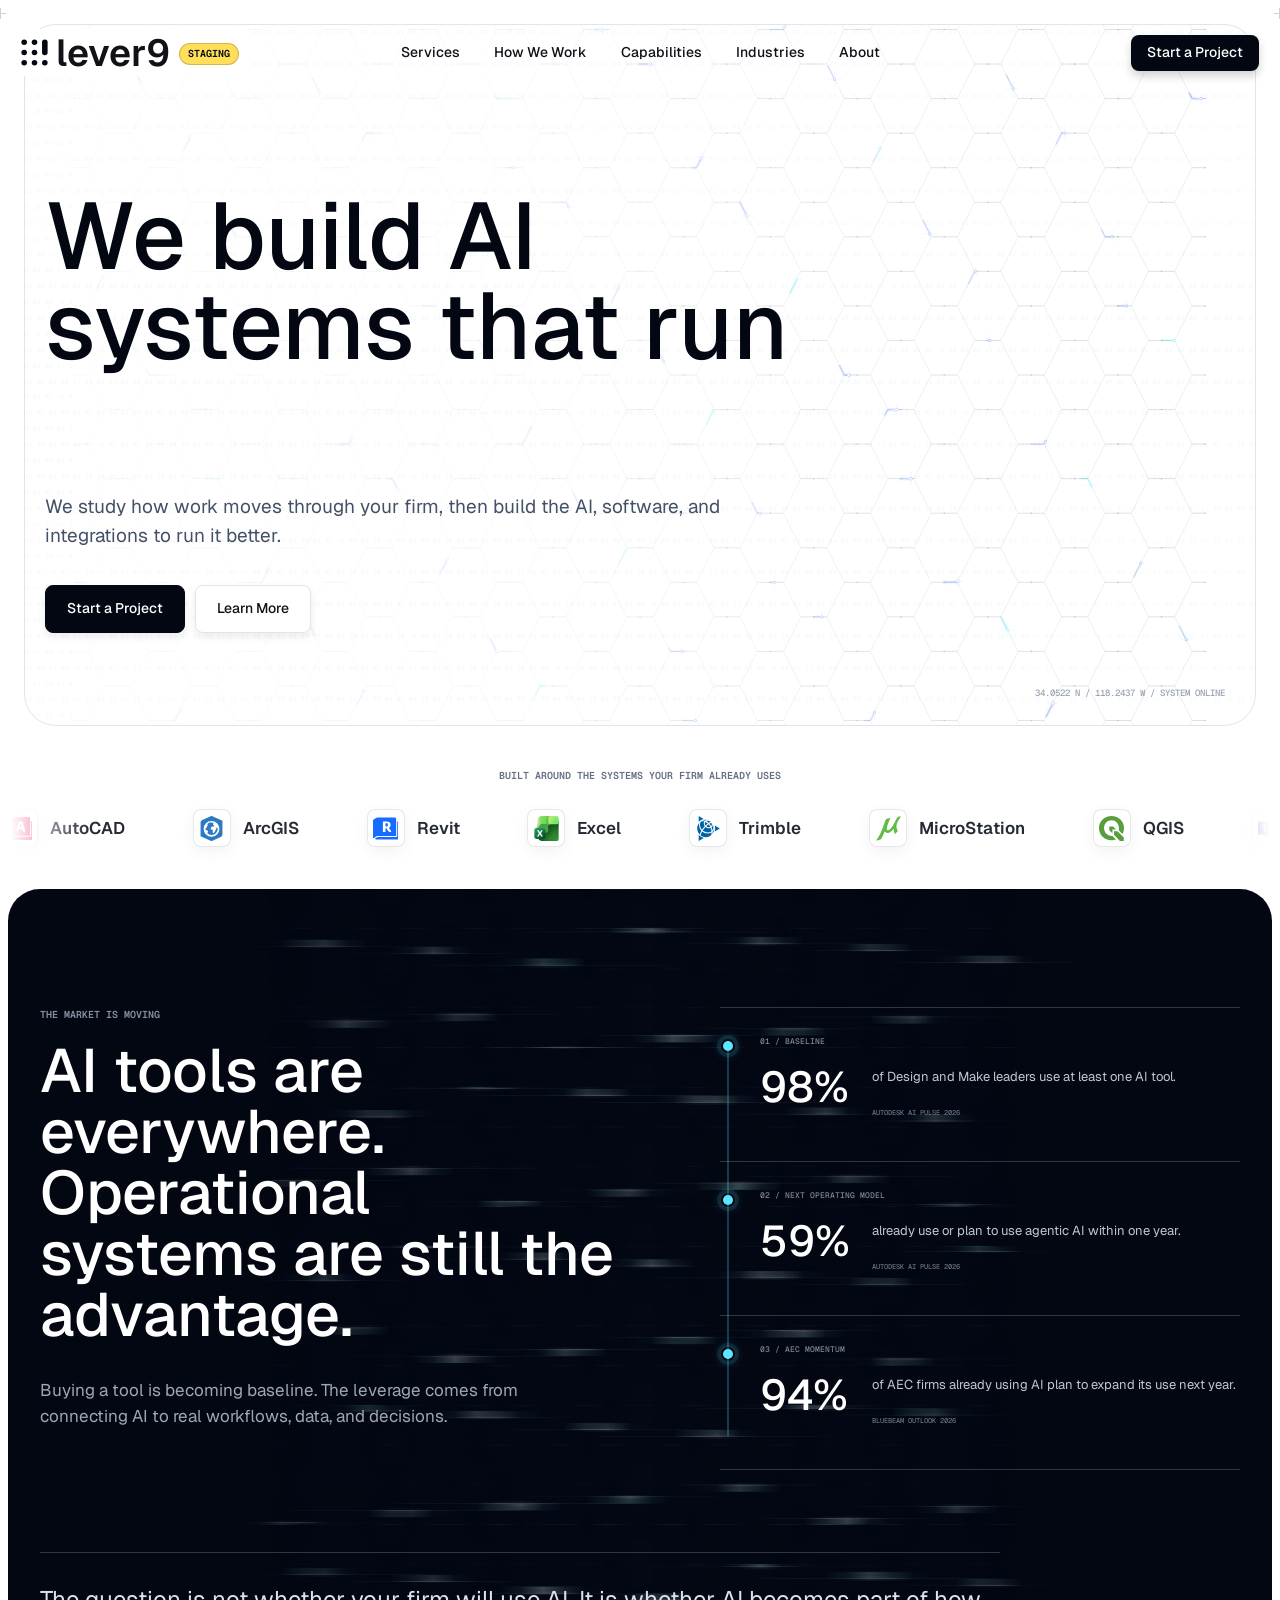
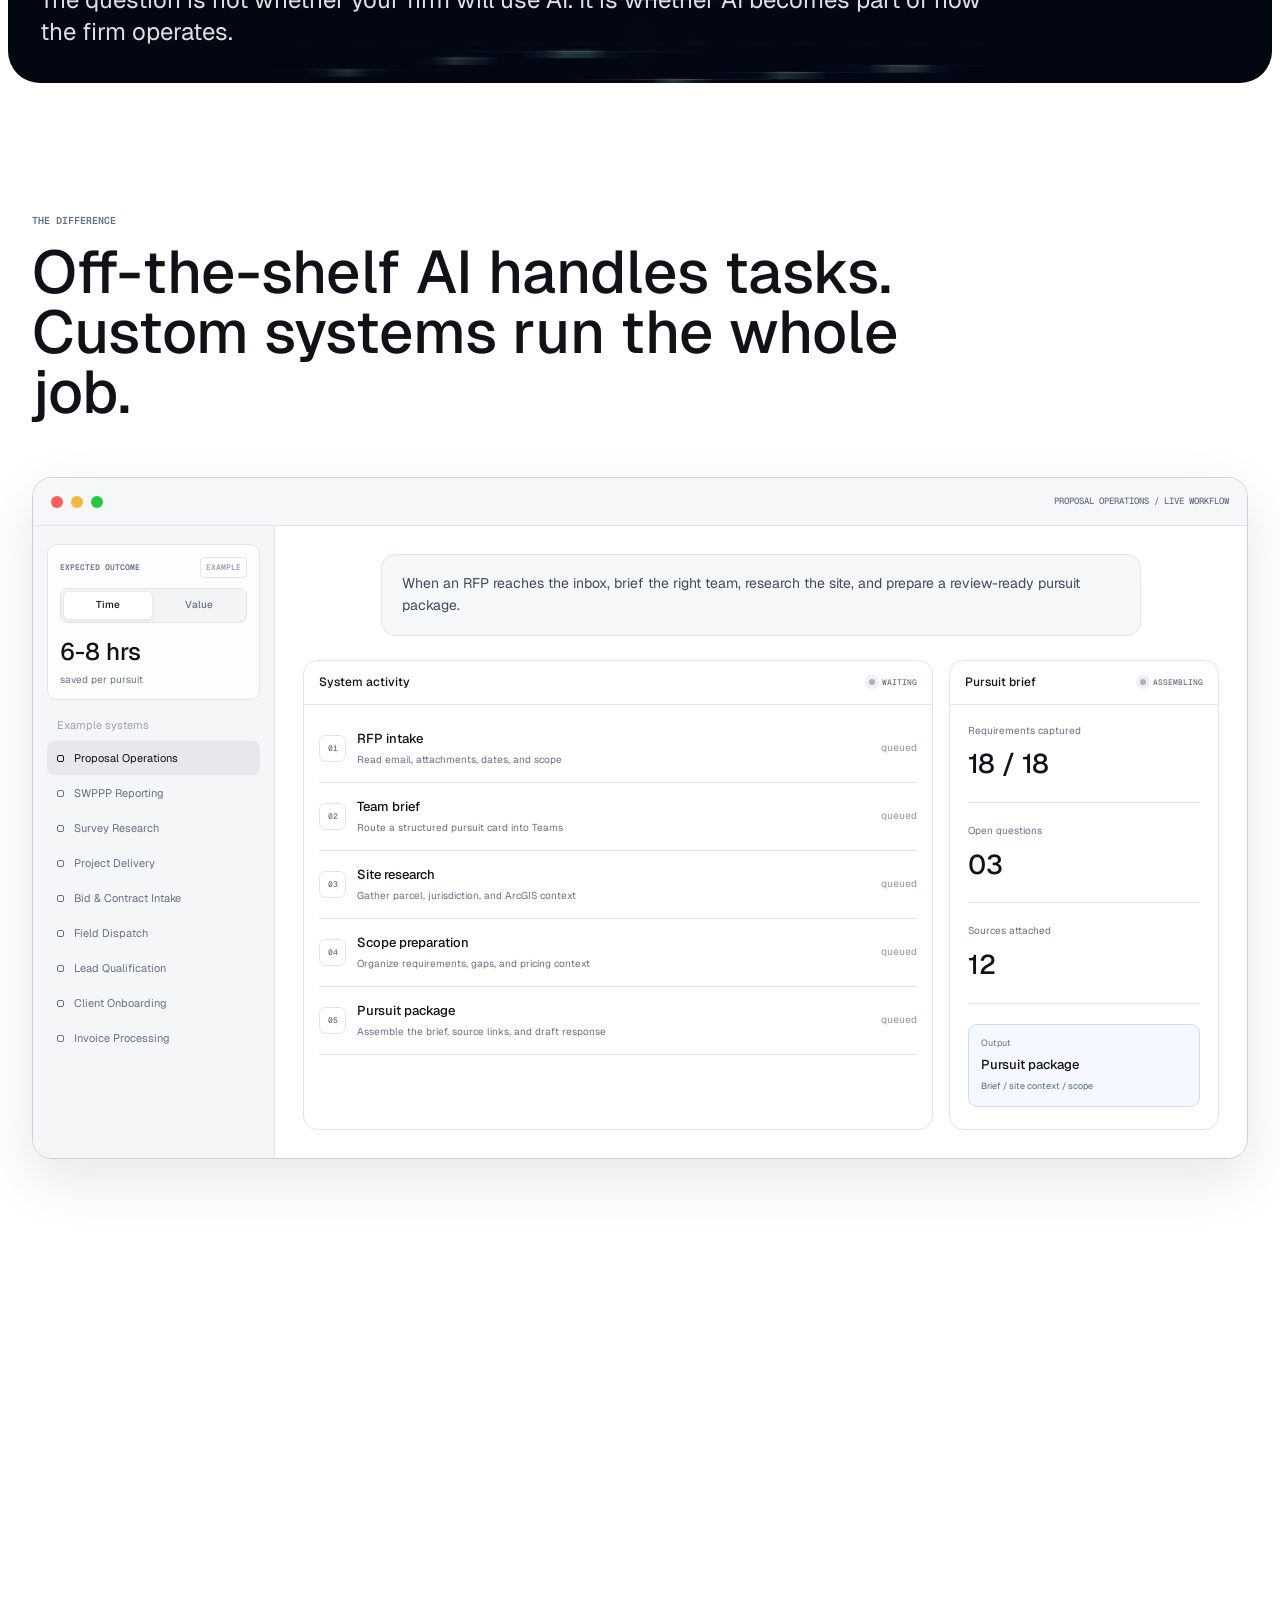
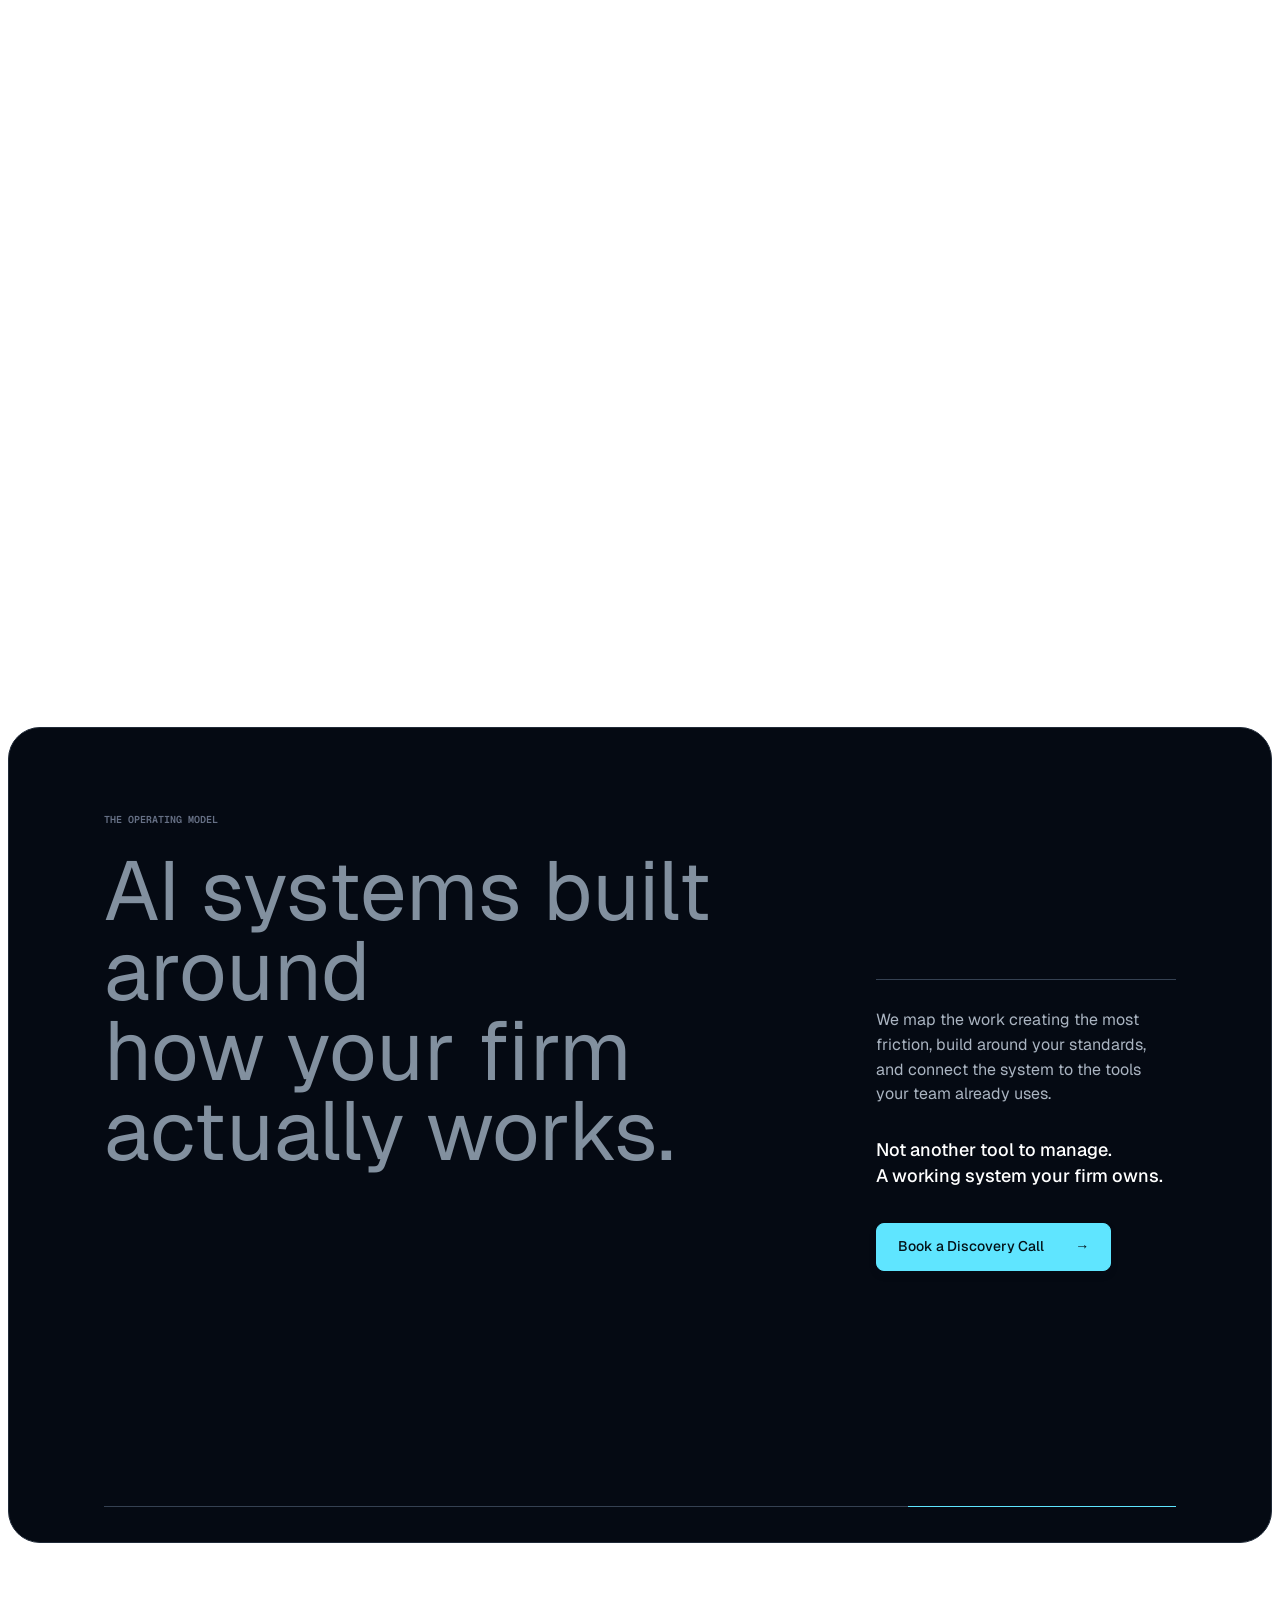
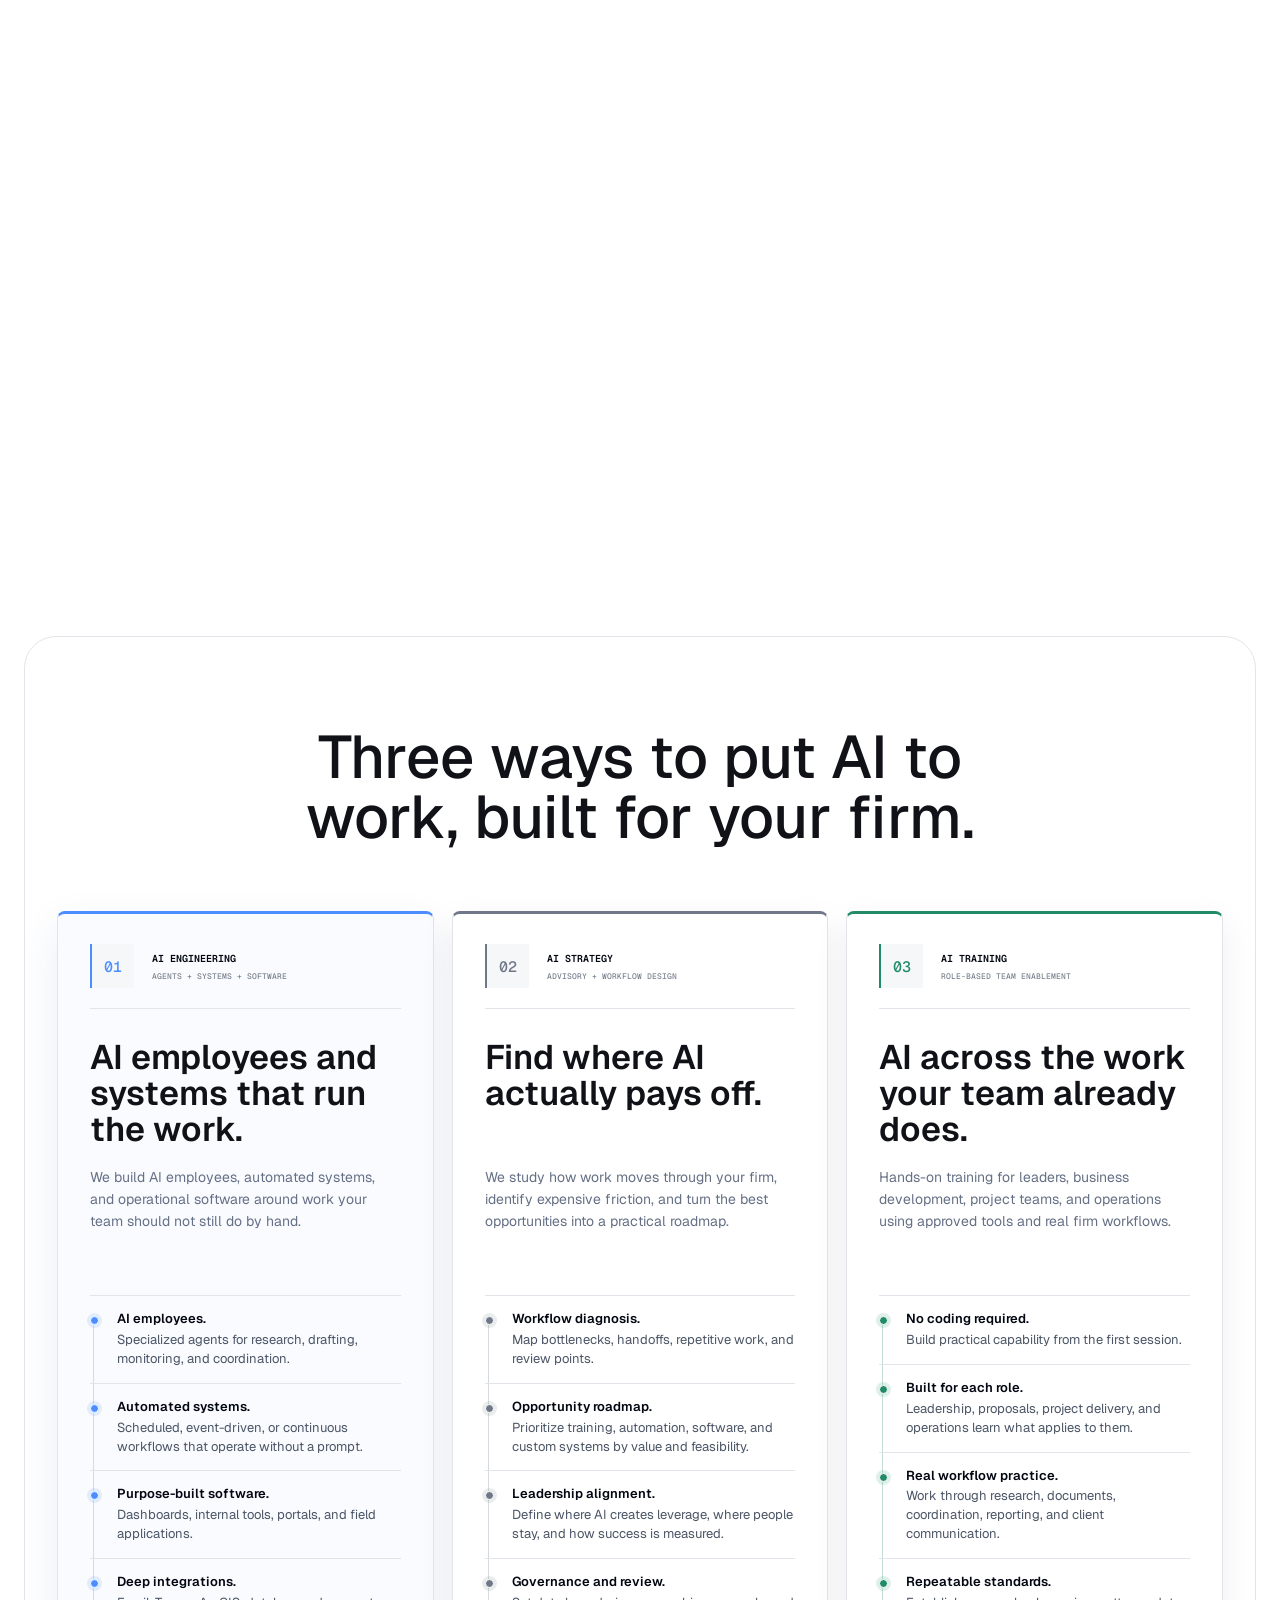
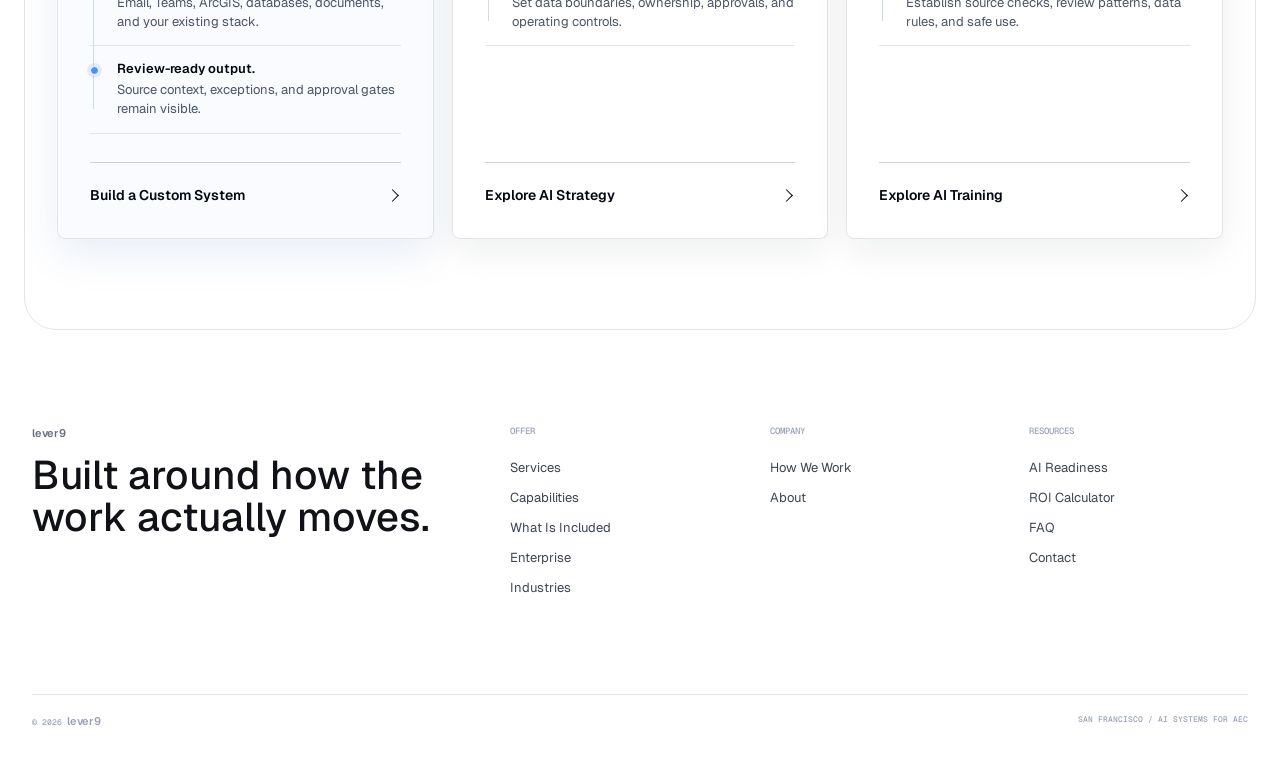
==== index.html @ 07657a5c "Add Lever9 staging site" ====
<!doctype html>
<html lang="en">
  <head>
    <meta charset="UTF-8" />
    <meta name="viewport" content="width=device-width, initial-scale=1.0" />
    <meta name="theme-color" content="#ffffff" />
    <meta name="robots" content="noindex, nofollow" />
    <meta name="description" content="Custom AI systems for civil engineering and land surveying operations." />
    <title>lever9 | Systems That Run the Work</title>
    <link rel="icon" href="public/favicon.svg" type="image/svg+xml" />
    <link rel="alternate icon" href="public/favicon-16.png" sizes="16x16" type="image/png" />
    <link rel="alternate icon" href="public/favicon-32.png" sizes="32x32" type="image/png" />
    <link rel="apple-touch-icon" href="public/favicon-180.png" />
    <link rel="stylesheet" href="site.css?v=lever9-nav-20260812-3" />
    <script src="site.js?v=lever9-nav-20260812-3" defer></script>
  </head>
  <body class="home-page">
    <div data-site-header></div>

    <main>
      <section class="gamut-hero" aria-labelledby="hero-title">
        <div class="binary-layer" data-binary aria-hidden="true"></div>
        <canvas class="workflow-branch-visual" data-workflow-branch aria-hidden="true"></canvas>
        <div class="hero-content">
          <div class="hero-copy">
            <h1 id="hero-title">We build AI systems that run <span class="rotating-line" data-rotating-word data-words="your operation.|proposals end to end.|research at scale.|project delivery.|field reporting.|lead generation.|client follow-up.|compliance workflows.|document production.|back-office operations.|around the clock.|without a prompt." data-mobile-words="your firm.|proposals.|research.|projects.|fieldwork.|lead flow.|follow-up.|compliance.|documents.|back office.|24/7.|without prompts.">your operation.</span></h1>
            <p>We study how work moves through your firm, then build the AI, software, and integrations to run it better.</p>
            <div class="button-row"><a class="button button-dark" href="contact.html#schedule">Start a Project</a><a class="button button-light" href="#difference">Learn More</a></div>
          </div>
        </div>
        <span class="hero-coordinate">34.0522 N / 118.2437 W / SYSTEM ONLINE</span>
      </section>

      <section class="integration-strip" aria-label="Systems we work around">
        <p class="integration-label">Built around the systems your firm already uses</p>
        <div class="integration-track" aria-hidden="true">
          <div class="integration-set">
            <span class="integration-item"><i class="integration-logo"><img src="public/brand-icons/autocad.svg" alt="" /></i>AutoCAD</span>
            <span class="integration-item"><i class="integration-logo"><img src="public/brand-icons/arcgis.svg" alt="" /></i>ArcGIS</span>
            <span class="integration-item"><i class="integration-logo"><img src="public/brand-icons/revit.svg" alt="" /></i>Revit</span>
            <span class="integration-item"><i class="integration-logo"><img src="public/brand-icons/excel.svg" alt="" /></i>Excel</span>
            <span class="integration-item"><i class="integration-logo"><img src="public/brand-icons/trimble.svg" alt="" /></i>Trimble</span>
            <span class="integration-item"><i class="integration-logo"><img src="public/brand-icons/microstation.svg" alt="" /></i>MicroStation</span>
            <span class="integration-item"><i class="integration-logo"><img src="public/brand-icons/qgis.svg" alt="" /></i>QGIS</span>
            <span class="integration-item"><i class="integration-logo"><img src="public/brand-icons/teams.svg" alt="" /></i>Microsoft Teams</span>
            <span class="integration-item"><i class="integration-logo"><img src="public/brand-icons/outlook.svg" alt="" /></i>Outlook</span>
            <span class="integration-item"><i class="integration-logo"><img src="public/brand-icons/sharepoint.svg" alt="" /></i>SharePoint</span>
            <span class="integration-item"><i class="integration-logo"><img src="public/brand-icons/power-bi.svg" alt="" /></i>Power BI</span>
            <span class="integration-item"><i class="integration-logo"><img src="public/brand-icons/gmail.svg" alt="" /></i>Gmail</span>
            <span class="integration-item"><i class="integration-logo"><img src="public/brand-icons/google-drive.svg" alt="" /></i>Google Drive</span>
            <span class="integration-item"><i class="integration-logo"><img src="public/brand-icons/slack.svg" alt="" /></i>Slack</span>
            <span class="integration-item"><i class="integration-logo"><img src="public/brand-icons/monday.svg" alt="" /></i>monday.com</span>
            <span class="integration-item"><i class="integration-logo"><img src="public/brand-icons/onedrive.svg" alt="" /></i>OneDrive</span>
            <span class="integration-item"><i class="integration-logo"><img src="public/brand-icons/autodesk.svg" alt="" /></i>Autodesk</span>
            <span class="integration-item"><i class="integration-logo"><img src="public/brand-icons/airtable.svg" alt="" /></i>Airtable</span>
          </div>
          <div class="integration-set">
            <span class="integration-item"><i class="integration-logo"><img src="public/brand-icons/autocad.svg" alt="" /></i>AutoCAD</span>
            <span class="integration-item"><i class="integration-logo"><img src="public/brand-icons/arcgis.svg" alt="" /></i>ArcGIS</span>
            <span class="integration-item"><i class="integration-logo"><img src="public/brand-icons/revit.svg" alt="" /></i>Revit</span>
            <span class="integration-item"><i class="integration-logo"><img src="public/brand-icons/excel.svg" alt="" /></i>Excel</span>
            <span class="integration-item"><i class="integration-logo"><img src="public/brand-icons/trimble.svg" alt="" /></i>Trimble</span>
            <span class="integration-item"><i class="integration-logo"><img src="public/brand-icons/microstation.svg" alt="" /></i>MicroStation</span>
            <span class="integration-item"><i class="integration-logo"><img src="public/brand-icons/qgis.svg" alt="" /></i>QGIS</span>
            <span class="integration-item"><i class="integration-logo"><img src="public/brand-icons/teams.svg" alt="" /></i>Microsoft Teams</span>
            <span class="integration-item"><i class="integration-logo"><img src="public/brand-icons/outlook.svg" alt="" /></i>Outlook</span>
            <span class="integration-item"><i class="integration-logo"><img src="public/brand-icons/sharepoint.svg" alt="" /></i>SharePoint</span>
            <span class="integration-item"><i class="integration-logo"><img src="public/brand-icons/power-bi.svg" alt="" /></i>Power BI</span>
            <span class="integration-item"><i class="integration-logo"><img src="public/brand-icons/gmail.svg" alt="" /></i>Gmail</span>
            <span class="integration-item"><i class="integration-logo"><img src="public/brand-icons/google-drive.svg" alt="" /></i>Google Drive</span>
            <span class="integration-item"><i class="integration-logo"><img src="public/brand-icons/slack.svg" alt="" /></i>Slack</span>
            <span class="integration-item"><i class="integration-logo"><img src="public/brand-icons/monday.svg" alt="" /></i>monday.com</span>
            <span class="integration-item"><i class="integration-logo"><img src="public/brand-icons/onedrive.svg" alt="" /></i>OneDrive</span>
            <span class="integration-item"><i class="integration-logo"><img src="public/brand-icons/autodesk.svg" alt="" /></i>Autodesk</span>
            <span class="integration-item"><i class="integration-logo"><img src="public/brand-icons/airtable.svg" alt="" /></i>Airtable</span>
          </div>
        </div>
      </section>

      <section class="market-signal" data-market-signal aria-labelledby="market-signal-title">
        <canvas class="workflow-branch-visual" data-workflow-branch aria-hidden="true"></canvas>
        <div class="market-signal-inner">
          <div class="market-signal-copy">
            <p class="scramble-label" data-label="The market is moving">The market is moving</p>
            <h2 id="market-signal-title">AI tools are everywhere. Operational systems are still the advantage.</h2>
            <p>Buying a tool is becoming baseline. The leverage comes from connecting AI to real workflows, data, and decisions.</p>
          </div>

          <div class="market-trajectory" aria-label="AI adoption trajectory">
            <div class="market-trajectory-line" aria-hidden="true"><i></i></div>
            <article>
              <span>01 / Baseline</span>
              <strong><b data-market-count="98">0</b>%</strong>
              <p>of Design and Make leaders use at least one AI tool.</p>
              <a href="https://www.autodesk.com/design-make/articles/2026-ai-pulse" target="_blank" rel="noopener noreferrer">Autodesk AI Pulse 2026</a>
            </article>
            <article>
              <span>02 / Next operating model</span>
              <strong><b data-market-count="59">0</b>%</strong>
              <p>already use or plan to use agentic AI within one year.</p>
              <a href="https://www.autodesk.com/design-make/articles/2026-ai-pulse" target="_blank" rel="noopener noreferrer">Autodesk AI Pulse 2026</a>
            </article>
            <article>
              <span>03 / AEC momentum</span>
              <strong><b data-market-count="94">0</b>%</strong>
              <p>of AEC firms already using AI plan to expand its use next year.</p>
              <a href="https://press.bluebeam.com/2025/10/new-bluebeam-report-shows-early-ai-adopters-in-aec-seeing-significant-roi-despite-uneven-adoption/" target="_blank" rel="noopener noreferrer">Bluebeam Outlook 2026</a>
            </article>
          </div>
        </div>
        <p class="market-signal-thesis">The question is not whether your firm will use AI. It is whether AI becomes part of how the firm operates.</p>
      </section>

      <section class="content-section" id="difference" aria-labelledby="difference-title">
        <p class="scramble-label" data-label="The difference">The difference</p>
        <h2 class="difference-title reveal" id="difference-title">Off-the-shelf AI handles tasks.<br />Custom systems run the whole job.</h2>

        <div class="product-scroll-stage" data-demo-scroll>
          <div class="product-window reveal" data-product-demo>
            <div class="window-bar"><div class="window-dots"><i></i><i></i><i></i></div><span class="window-title">Proposal Operations / Live Workflow</span></div>
            <div class="window-body">
              <aside class="demo-sidebar">
                <div class="demo-outcome-card">
                  <div class="demo-outcome-head"><span>Expected outcome</span><i>Example</i></div>
                  <div class="demo-outcome-tabs" role="tablist" aria-label="Illustrative workflow outcome">
                    <button class="is-active" type="button" role="tab" aria-selected="true" data-outcome-tab="time">Time</button>
                    <button type="button" role="tab" aria-selected="false" data-outcome-tab="value">Value</button>
                  </div>
                  <div class="demo-outcome-panel" data-outcome-panel="time"><strong>6-8 hrs</strong><span>saved per pursuit</span></div>
                  <div class="demo-outcome-panel" data-outcome-panel="value" hidden><strong>$450-700</strong><span>capacity per pursuit</span></div>
                </div>
                <p class="demo-sidebar-label">Example systems</p>
                <div class="demo-system-list">
                  <div class="demo-nav-item is-active"><i></i>Proposal Operations</div>
                  <div class="demo-nav-item"><i></i>SWPPP Reporting</div>
                  <div class="demo-nav-item"><i></i>Survey Research</div>
                  <div class="demo-nav-item"><i></i>Project Delivery</div>
                  <div class="demo-nav-item"><i></i>Bid &amp; Contract Intake</div>
                  <div class="demo-nav-item"><i></i>Field Dispatch</div>
                  <div class="demo-nav-item"><i></i>Lead Qualification</div>
                  <div class="demo-nav-item"><i></i>Client Onboarding</div>
                  <div class="demo-nav-item"><i></i>Invoice Processing</div>
                </div>
              </aside>
              <div class="demo-main">
                <div class="demo-prompt">When an RFP reaches the inbox, brief the right team, research the site, and prepare a review-ready pursuit package.</div>
                <div class="demo-grid">
                  <div class="demo-log">
                    <div class="demo-panel-head"><span>System activity</span><span class="status-live" data-demo-status data-state="idle">waiting</span></div>
                    <div class="demo-steps">
                      <div class="demo-step"><span class="demo-step-icon">01</span><div><strong>RFP intake</strong><small>Read email, attachments, dates, and scope</small></div><span class="step-check">queued</span></div>
                      <div class="demo-step"><span class="demo-step-icon">02</span><div><strong>Team brief</strong><small>Route a structured pursuit card into Teams</small></div><span class="step-check">queued</span></div>
                      <div class="demo-step"><span class="demo-step-icon">03</span><div><strong>Site research</strong><small>Gather parcel, jurisdiction, and ArcGIS context</small></div><span class="step-check">queued</span></div>
                      <div class="demo-step"><span class="demo-step-icon">04</span><div><strong>Scope preparation</strong><small>Organize requirements, gaps, and pricing context</small></div><span class="step-check">queued</span></div>
                      <div class="demo-step"><span class="demo-step-icon">05</span><div><strong>Pursuit package</strong><small>Assemble the brief, source links, and draft response</small></div><span class="step-check">queued</span></div>
                    </div>
                  </div>
                  <aside class="demo-summary">
                    <div class="demo-panel-head"><span>Pursuit brief</span><span class="status-live" data-demo-summary-status data-state="idle">assembling</span></div>
                    <div class="summary-body">
                      <div class="summary-metric" data-summary-step="1"><span>Requirements captured</span><strong>18 / 18</strong></div>
                      <div class="summary-metric" data-summary-step="3"><span>Open questions</span><strong>03</strong></div>
                      <div class="summary-metric" data-summary-step="3"><span>Sources attached</span><strong>12</strong></div>
                      <div class="summary-result" data-summary-step="5"><span>Output</span><strong>Pursuit package</strong><small>Brief / site context / scope</small></div>
                    </div>
                  </aside>
                </div>
              </div>
            </div>
          </div>
        </div>
      </section>

      <section class="system-thesis" aria-labelledby="system-thesis-title">
        <div class="system-thesis-pin">
          <canvas class="workflow-branch-visual" data-workflow-branch aria-hidden="true"></canvas>
          <div class="system-thesis-grid">
            <div class="system-thesis-statement reveal">
              <p class="scramble-label" data-label="The operating model">The operating model</p>
              <h2 id="system-thesis-title"><span class="system-thesis-resolve" data-scroll-words><i>AI</i> <i>systems</i> <i>built</i> <i>around</i><br /><i>how</i> <i>your</i> <i>firm</i> <i>actually</i> <i>works.</i></span></h2>
            </div>
            <div class="system-thesis-detail reveal">
              <p>We map the work creating the most friction, build around your standards, and connect the system to the tools your team already uses.</p>
              <strong>Not another tool to manage.<br />A working system your firm owns.</strong>
              <a class="button button-teal" href="contact.html#schedule">Book a Discovery Call <span aria-hidden="true">&rarr;</span></a>
            </div>
          </div>
          <div class="system-thesis-rail" aria-hidden="true"><i></i><i></i><i></i><i></i></div>
        </div>
      </section>

      <section class="offer-field" aria-labelledby="offers-title">
        <canvas class="workflow-branch-visual" data-workflow-branch aria-hidden="true"></canvas>
        <div class="offer-field-heading reveal"><h2 id="offers-title">Three ways to put AI to work, built for your firm.</h2></div>
        <div class="offer-grid">
          <article class="offer-card offer-card-primary reveal">
            <div class="offer-card-top"><span class="offer-number">01</span><div><p class="micro-label">AI Engineering</p><p class="offer-kicker">Agents + systems + software</p></div></div>
            <h3>AI employees and systems that run the work.</h3>
            <p class="offer-summary">We build AI employees, automated systems, and operational software around work your team should not still do by hand.</p>
            <ul class="offer-list">
              <li><span><strong>AI employees.</strong> Specialized agents for research, drafting, monitoring, and coordination.</span></li>
              <li><span><strong>Automated systems.</strong> Scheduled, event-driven, or continuous workflows that operate without a prompt.</span></li>
              <li><span><strong>Purpose-built software.</strong> Dashboards, internal tools, portals, and field applications.</span></li>
              <li><span><strong>Deep integrations.</strong> Email, Teams, ArcGIS, databases, documents, and your existing stack.</span></li>
              <li><span><strong>Review-ready output.</strong> Source context, exceptions, and approval gates remain visible.</span></li>
            </ul>
            <a class="offer-link" href="contact.html">Build a Custom System</a>
          </article>
          <article class="offer-card reveal">
            <div class="offer-card-top"><span class="offer-number">02</span><div><p class="micro-label">AI Strategy</p><p class="offer-kicker">Advisory + workflow design</p></div></div>
            <h3>Find where AI actually pays off.</h3>
            <p class="offer-summary">We study how work moves through your firm, identify expensive friction, and turn the best opportunities into a practical roadmap.</p>
            <ul class="offer-list">
              <li><span><strong>Workflow diagnosis.</strong> Map bottlenecks, handoffs, repetitive work, and review points.</span></li>
              <li><span><strong>Opportunity roadmap.</strong> Prioritize training, automation, software, and custom systems by value and feasibility.</span></li>
              <li><span><strong>Leadership alignment.</strong> Define where AI creates leverage, where people stay, and how success is measured.</span></li>
              <li><span><strong>Governance and review.</strong> Set data boundaries, ownership, approvals, and operating controls.</span></li>
            </ul>
            <a class="offer-link" href="services.html#strategy">Explore AI Strategy</a>
          </article>
          <article class="offer-card offer-card-training reveal">
            <div class="offer-card-top"><span class="offer-number">03</span><div><p class="micro-label">AI Training</p><p class="offer-kicker">Role-based team enablement</p></div></div>
            <h3>AI across the work your team already does.</h3>
            <p class="offer-summary">Hands-on training for leaders, business development, project teams, and operations using approved tools and real firm workflows.</p>
            <ul class="offer-list">
              <li><span><strong>No coding required.</strong> Build practical capability from the first session.</span></li>
              <li><span><strong>Built for each role.</strong> Leadership, proposals, project delivery, and operations learn what applies to them.</span></li>
              <li><span><strong>Real workflow practice.</strong> Work through research, documents, coordination, reporting, and client communication.</span></li>
              <li><span><strong>Repeatable standards.</strong> Establish source checks, review patterns, data rules, and safe use.</span></li>
            </ul>
            <a class="offer-link" href="services.html#training">Explore AI Training</a>
          </article>
        </div>
      </section>
    </main>

    <div data-site-footer></div>
  </body>
</html>
---- site.css ----
@font-face {
  font-family: "Geist";
  src: url("public/fonts/geist-400.woff2") format("woff2");
  font-weight: 400;
  font-style: normal;
  font-display: swap;
}

@font-face {
  font-family: "Geist";
  src: url("public/fonts/geist-500.woff2") format("woff2");
  font-weight: 500;
  font-style: normal;
  font-display: swap;
}

@font-face {
  font-family: "Geist";
  src: url("public/fonts/geist-600.woff2") format("woff2");
  font-weight: 600;
  font-style: normal;
  font-display: swap;
}

@font-face {
  font-family: "Geist Mono";
  src: url("public/fonts/geist-mono-500.woff2") format("woff2");
  font-weight: 500;
  font-style: normal;
  font-display: swap;
}

@font-face {
  font-family: "Geist Mono";
  src: url("public/fonts/geist-mono-600.woff2") format("woff2");
  font-weight: 600;
  font-style: normal;
  font-display: swap;
}

:root {
  --ink: #030712;
  --text: #101218;
  --muted: #667085;
  --faint: #98a2b3;
  --line: #e1e4e8;
  --line-strong: #cfd3d8;
  --soft: #f6f7f8;
  --panel: #ededee;
  --white: #ffffff;
  --blue: #4d8dff;
  --green: #20b86a;
  --amber: #f3b63f;
  --red: #ff5f57;
  --sans: "Geist", Arial, sans-serif;
  --mono: "Geist Mono", "SFMono-Regular", Consolas, monospace;
  --max: 1280px;
  --gutter: 32px;
  --nav-h: 105px;
  --radius-lg: 32px;
  --radius-md: 24px;
  --radius-sm: 8px;
  --shadow: 0 20px 55px rgba(16, 24, 40, 0.1);
}

* {
  box-sizing: border-box;
  letter-spacing: 0;
}

html {
  color: var(--text);
  background: var(--white);
  scroll-behavior: smooth;
}

body {
  margin: 0;
  overflow-x: clip;
  color: var(--text);
  background: var(--white);
  font-family: var(--sans);
  font-size: 16px;
  line-height: 1.55;
  -webkit-font-smoothing: antialiased;
}

body.menu-open {
  overflow: hidden;
}

img,
svg {
  display: block;
  max-width: 100%;
}

button,
input,
select,
textarea {
  color: inherit;
  font: inherit;
}

button,
a {
  -webkit-tap-highlight-color: transparent;
}

a {
  color: inherit;
  text-decoration: none;
}

h1,
h2,
h3,
h4,
p {
  margin-top: 0;
}

h1,
h2,
h3,
h4 {
  font-weight: 500;
}

::selection {
  color: var(--white);
  background: var(--ink);
}

.site-header {
  position: fixed;
  z-index: 100;
  top: 0;
  right: 0;
  left: 0;
  height: var(--nav-h);
  border-top: 1px solid rgba(207, 211, 216, 0.7);
  border-bottom: 1px solid rgba(207, 211, 216, 0.8);
  background: rgba(255, 255, 255, 0.97);
}

.home-page .site-header:not(.is-scrolled) {
  border-color: transparent;
  background: transparent;
  backdrop-filter: none;
}

.home-page .site-header:not(.is-scrolled) .nav-inner {
  border-color: transparent;
}

.nav-inner {
  position: relative;
  display: grid;
  grid-template-columns: minmax(250px, 1fr) auto minmax(250px, 1fr);
  align-items: center;
  max-width: var(--max);
  height: 100%;
  margin: 0 auto;
  padding: 0 20px;
  border-right: 1px solid rgba(207, 211, 216, 0.75);
  border-left: 1px solid rgba(207, 211, 216, 0.75);
  transition: transform 220ms cubic-bezier(.22, .61, .36, 1);
}

.nav-inner::before,
.nav-inner::after {
  position: absolute;
  top: 7px;
  width: 11px;
  height: 11px;
  content: "";
  background: linear-gradient(var(--line-strong), var(--line-strong)) center / 1px 11px no-repeat,
    linear-gradient(90deg, var(--line-strong), var(--line-strong)) center / 11px 1px no-repeat;
}

.nav-inner::before { left: -6px; }
.nav-inner::after { right: -6px; }

.brand {
  position: relative;
  z-index: 1;
  display: inline-flex;
  gap: 8.25px;
  align-items: center;
  width: max-content;
  font-size: 37.5px;
  font-weight: 600;
  letter-spacing: -.03em;
  line-height: 1;
}

.staging-chip {
  display: inline-flex;
  align-items: center;
  min-height: 22px;
  padding: 0 8px;
  border: 1px solid rgba(3, 7, 18, 0.18);
  border-radius: 999px;
  color: var(--ink);
  background: #ffde59;
  font-family: var(--mono);
  font-size: 10px;
  font-style: normal;
  font-weight: 600;
  letter-spacing: 0;
  line-height: 1;
  text-transform: uppercase;
  transform: translateY(1px);
}

.home-page .site-header:not(.is-scrolled) .brand::before {
  position: absolute;
  z-index: -1;
  inset: -5px -9px;
  content: "";
  background: var(--white);
}

.brand-mark {
  display: block;
  width: 27px;
  height: 27px;
  color: var(--ink);
}

.site-nav {
  display: flex;
  gap: 34px;
  align-items: center;
}

.site-nav a,
.header-link {
  font-size: 14px;
  font-weight: 500;
}

.site-nav a {
  transition: color 180ms ease;
}

.site-nav a:hover,
.site-nav a[aria-current="page"] {
  color: var(--blue);
}

.header-actions {
  display: flex;
  justify-content: flex-end;
}

.header-link {
  display: inline-flex;
  min-height: 36px;
  padding: 0 16px;
  align-items: center;
  border-radius: var(--radius-sm);
  color: var(--white);
  background: var(--ink);
  box-shadow: 0 5px 10px rgba(3, 7, 18, 0.18);
  transition: transform 180ms ease, box-shadow 180ms ease;
}

.header-link:hover {
  transform: translateY(-1px);
  box-shadow: 0 8px 18px rgba(3, 7, 18, 0.2);
}

.menu-toggle {
  display: none;
  width: 42px;
  height: 42px;
  padding: 0;
  border: 0;
  background: transparent;
  cursor: pointer;
}

.menu-toggle span {
  display: block;
  width: 19px;
  height: 1px;
  margin: 5px auto;
  background: var(--ink);
  transition: transform 180ms ease;
}

.menu-open .menu-toggle span:first-child {
  transform: translateY(3px) rotate(45deg);
}

.menu-open .menu-toggle span:last-child {
  transform: translateY(-3px) rotate(-45deg);
}

.mobile-menu {
  position: fixed;
  z-index: 90;
  inset: var(--nav-h) 0 0;
  display: none;
  padding: 25px 24px 100px;
  background: rgba(255, 255, 255, 0.98);
  transform: translateY(-110%);
  transition: transform 280ms cubic-bezier(0.77, 0, 0.18, 1);
}

.mobile-menu a {
  display: flex;
  min-height: 58px;
  align-items: center;
  border-bottom: 1px solid var(--line);
  font-size: 24px;
  font-weight: 500;
}

.mobile-menu small {
  display: block;
  margin-top: 28px;
  color: var(--muted);
  font-family: var(--mono);
  font-size: 10px;
  text-transform: uppercase;
}

.menu-open .mobile-menu {
  transform: translateY(0);
}

.scroll-progress {
  position: absolute;
  right: 0;
  bottom: -1px;
  left: 0;
  height: 2px;
  background: var(--ink);
  transform: scaleX(0);
  transform-origin: left;
}

.mobile-sticky-cta {
  position: fixed;
  z-index: 85;
  right: 16px;
  bottom: 16px;
  left: 16px;
  display: none;
  min-height: 46px;
  align-items: center;
  justify-content: center;
  border-radius: 7px;
  color: var(--white);
  background: var(--ink);
  box-shadow: 0 9px 28px rgba(3, 7, 18, 0.26);
  font-size: 14px;
  font-weight: 500;
}

.button-row {
  display: flex;
  flex-wrap: wrap;
  gap: 10px;
  align-items: center;
}

.button {
  display: inline-flex;
  min-height: 48px;
  padding: 0 21px;
  align-items: center;
  justify-content: center;
  border: 1px solid var(--line);
  border-radius: var(--radius-sm);
  font-size: 14px;
  font-weight: 500;
  background: var(--white);
  box-shadow: 0 4px 8px rgba(16, 24, 40, 0.08);
  cursor: pointer;
  transition: transform 180ms ease, box-shadow 180ms ease, border-color 180ms ease;
}

.button:hover {
  border-color: var(--line-strong);
  transform: translateY(-2px);
  box-shadow: 0 8px 18px rgba(16, 24, 40, 0.12);
}

.button-dark,
.button-blue {
  color: var(--white);
  border-color: var(--ink);
  background: var(--ink);
}

.button-light,
.button-outline {
  color: var(--text);
  border-color: var(--line);
  background: var(--white);
}

.text-link {
  display: inline-flex;
  gap: 8px;
  align-items: center;
  font-size: 14px;
  font-weight: 500;
}

.text-link::after {
  content: "\2192";
  transition: transform 180ms ease;
}

.text-link:hover::after {
  transform: translateX(4px);
}

.eyebrow,
.section-index,
.micro-label,
.scramble-label,
.breadcrumbs,
.rule-label {
  margin: 0;
  color: var(--muted);
  font-family: var(--mono);
  font-size: 10px;
  font-weight: 600;
  line-height: 1.5;
  text-transform: uppercase;
}

.gamut-hero,
.page-hero,
.offer-field {
  position: relative;
  max-width: calc(100% - 48px);
  margin: 24px auto 0;
  overflow: hidden;
  border: 1px solid var(--line);
  border-radius: var(--radius-lg);
  background: var(--white);
}

.gamut-hero {
  min-height: 700px;
}

.binary-layer {
  position: absolute;
  z-index: 0;
  inset: 0;
  overflow: hidden;
  color: #edf1f4;
  font-family: var(--mono);
  font-size: 6px;
  line-height: 2.65;
  opacity: .46;
  word-break: break-all;
  white-space: pre-wrap;
  pointer-events: none;
  user-select: none;
}

.hero-content {
  position: relative;
  z-index: 3;
  display: flex;
  flex-direction: column;
  justify-content: center;
  min-height: 700px;
  max-width: var(--max);
  margin: 0 auto;
  padding: 150px 20px 76px;
}

.hero-copy {
  max-width: 820px;
}

.hero-copy h1 {
  max-width: 820px;
  min-height: 184px;
  margin: 0 0 30px;
  color: var(--ink);
  font-size: 94px;
  font-weight: 500;
  line-height: 0.96;
}

.rotating-line {
  display: block;
  width: max-content;
  max-width: none;
  white-space: nowrap;
  transform-origin: left center;
  transition: opacity 220ms ease, transform 220ms ease;
}

.rotating-line.is-changing {
  opacity: 0;
  transform: translateY(10px);
}

.hero-copy > p {
  max-width: 690px;
  margin-bottom: 34px;
  color: #445066;
  font-size: 19px;
  line-height: 1.55;
}

.ascii-visual {
  position: absolute;
  z-index: 1;
  top: 155px;
  right: 4%;
  bottom: -40px;
  width: 58%;
  overflow: hidden;
  color: #10141c;
  font-family: var(--mono);
  font-size: 9px;
  line-height: 0.9;
  white-space: pre;
  opacity: 0.88;
  pointer-events: none;
  transform: translateY(var(--ascii-shift, 0));
  will-change: transform;
}

.workflow-branch-visual {
  position: absolute;
  z-index: 1;
  top: -14px;
  right: 0;
  bottom: auto;
  width: 100%;
  height: calc(100% + 28px);
  opacity: .5;
  pointer-events: none;
  -webkit-mask-image: linear-gradient(90deg, rgba(0, 0, 0, .16) 0%, rgba(0, 0, 0, .3) 38%, rgba(0, 0, 0, .82) 68%, #000 100%);
  mask-image: linear-gradient(90deg, rgba(0, 0, 0, .16) 0%, rgba(0, 0, 0, .3) 38%, rgba(0, 0, 0, .82) 68%, #000 100%);
}

.hero-coordinate {
  position: absolute;
  z-index: 2;
  right: 30px;
  bottom: 24px;
  color: var(--faint);
  font-family: var(--mono);
  font-size: 9px;
}

.integration-strip {
  position: relative;
  padding: 42px 0 34px;
  overflow: hidden;
}

.integration-strip::before,
.integration-strip::after {
  position: absolute;
  z-index: 2;
  top: 78px;
  bottom: 18px;
  width: clamp(38px, 7vw, 110px);
  content: "";
  pointer-events: none;
}

.integration-strip::before {
  left: 0;
  background: linear-gradient(90deg, var(--white) 12%, rgba(255, 255, 255, 0));
}

.integration-strip::after {
  right: 0;
  background: linear-gradient(270deg, var(--white) 12%, rgba(255, 255, 255, 0));
}

.integration-label {
  margin-bottom: 25px;
  color: var(--muted);
  font-family: var(--mono);
  font-size: 10px;
  font-weight: 600;
  text-align: center;
  text-transform: uppercase;
}

.integration-track {
  display: flex;
  width: max-content;
  align-items: center;
  animation: marquee 52s linear infinite;
  will-change: transform;
}

.integration-set {
  display: flex;
  flex: none;
  gap: clamp(48px, 5.3vw, 78px);
  align-items: center;
  padding-right: clamp(48px, 5.3vw, 78px);
}

.integration-item {
  position: relative;
  display: inline-flex;
  gap: 12px;
  align-items: center;
  color: #252a34;
  font-size: 17px;
  font-weight: 600;
  white-space: nowrap;
  transition: color 180ms ease, transform 180ms ease;
}

.integration-logo {
  display: grid;
  width: 38px;
  height: 38px;
  place-items: center;
  border: 1px solid rgba(17, 24, 39, .1);
  border-radius: 8px;
  background: rgba(255, 255, 255, .9);
  box-shadow: 0 5px 16px rgba(17, 24, 39, .05);
  font-style: normal;
  transition: border-color 180ms ease, box-shadow 180ms ease, transform 180ms ease;
}

.integration-logo img {
  display: block;
  width: 25px;
  height: 25px;
  object-fit: contain;
}

.integration-item:hover {
  color: var(--text);
  transform: translateY(-2px);
}

.integration-item:hover .integration-logo {
  border-color: rgba(62, 139, 255, .34);
  box-shadow: 0 8px 22px rgba(39, 116, 255, .12);
  transform: scale(1.04);
}

.integration-strip:hover .integration-track {
  animation-play-state: paused;
}

@keyframes marquee {
  to { transform: translateX(-50%); }
}

.content-section,
.section {
  position: relative;
  max-width: var(--max);
  margin: 0 auto;
  padding: 122px var(--gutter);
}

.section-inner {
  max-width: var(--max);
  margin: 0 auto;
}

.section-paper,
.section-white {
  color: var(--text);
  background: var(--white);
}

.section-blue {
  color: var(--text);
  background: var(--panel);
}

.section-black {
  max-width: calc(100% - 16px);
  margin: 8px auto;
  padding-right: max(var(--gutter), calc((100vw - var(--max)) / 2 + var(--gutter)));
  padding-left: max(var(--gutter), calc((100vw - var(--max)) / 2 + var(--gutter)));
  border-radius: var(--radius-lg);
  color: var(--white);
  background: var(--ink);
}

.section-head {
  display: grid;
  grid-template-columns: minmax(0, 1fr) minmax(260px, 380px);
  gap: 70px;
  align-items: end;
  margin-bottom: 64px;
}

.section-head h2,
.section-title,
.editorial-title {
  max-width: 880px;
  margin: 14px 0 0;
  color: inherit;
  font-size: 60px;
  font-weight: 500;
  line-height: 1;
}

.section-head > p {
  margin: 0;
  color: var(--muted);
}

.section-black .section-head > p,
.section-black .section-index,
.dark-band .scramble-label,
.dark-band .feature-copy {
  color: #98a2b3;
}

.difference-title {
  max-width: 940px;
  margin: 14px 0 55px;
  font-size: 60px;
  font-weight: 500;
  line-height: 1;
}

.market-signal {
  position: relative;
  max-width: calc(100% - 16px);
  min-height: 760px;
  margin: 8px auto;
  padding: 118px max(var(--gutter), calc((100vw - var(--max)) / 2 + var(--gutter))) 0;
  overflow: hidden;
  border-radius: var(--radius-lg);
  color: var(--white);
  background: var(--ink);
}

.market-signal > .workflow-branch-visual {
  inset: -14px 0 auto;
  width: 100%;
  height: calc(100% + 28px);
  opacity: .28;
  filter: brightness(2.1);
  -webkit-mask-image: linear-gradient(90deg, rgba(0, 0, 0, .18), #000 48%, rgba(0, 0, 0, .54));
  mask-image: linear-gradient(90deg, rgba(0, 0, 0, .18), #000 48%, rgba(0, 0, 0, .54));
}

.market-signal-inner,
.market-signal-thesis {
  position: relative;
  z-index: 2;
}

.market-signal-inner {
  display: grid;
  grid-template-columns: minmax(0, 1.05fr) minmax(430px, .95fr);
  gap: 105px;
  align-items: start;
}

.market-signal .scramble-label {
  color: #8490a2;
}

.market-signal-copy h2 {
  max-width: 650px;
  margin: 18px 0 32px;
  color: var(--white);
  font-size: 61px;
  line-height: 1;
}

.market-signal-copy > p:last-child {
  max-width: 520px;
  margin: 0;
  color: #9da7b6;
  font-size: 17px;
}

.market-trajectory {
  --trajectory-x: 8px;
  --trajectory-color: #5fe5ff;
  position: relative;
  border-top: 1px solid #303744;
}

.market-trajectory-line {
  position: absolute;
  z-index: 1;
  top: 34px;
  bottom: 34px;
  left: var(--trajectory-x);
  width: 1px;
  transform: translateX(-50%);
  overflow: hidden;
  background: rgba(95, 229, 255, .16);
}

.market-trajectory-line i {
  display: block;
  width: 100%;
  height: 100%;
  background: rgba(95, 229, 255, .7);
  box-shadow: 0 0 11px rgba(95, 229, 255, .3);
  transform: scaleY(0);
  transform-origin: top;
}

.market-signal.is-visible .market-trajectory-line i {
  transform: scaleY(1);
  transition: transform 1150ms cubic-bezier(.22, .61, .36, 1) 180ms;
}

.market-trajectory article {
  position: relative;
  display: grid;
  min-height: 154px;
  padding: 27px 0 27px 40px;
  grid-template-columns: 92px minmax(0, 1fr);
  gap: 7px 20px;
  border-bottom: 1px solid #303744;
  opacity: .24;
  transform: translateX(18px);
}

.market-trajectory article::before {
  position: absolute;
  z-index: 2;
  top: 31px;
  left: var(--trajectory-x);
  width: 10px;
  height: 10px;
  transform: translateX(-50%);
  border: 2px solid var(--ink);
  border-radius: 50%;
  content: "";
  background: #4b5565;
}

.market-signal.is-visible .market-trajectory article {
  opacity: 1;
  transform: translateX(0);
  transition: opacity 560ms ease 300ms, transform 560ms cubic-bezier(.22, .61, .36, 1) 300ms;
}

.market-signal.is-visible .market-trajectory article:nth-of-type(2) { transition-delay: 510ms; }
.market-signal.is-visible .market-trajectory article:nth-of-type(3) { transition-delay: 720ms; }

.market-signal.is-visible .market-trajectory article::before {
  background: var(--trajectory-color);
  box-shadow: 0 0 0 4px rgba(95, 229, 255, .09), 0 0 11px rgba(95, 229, 255, .34);
  transition: background 300ms ease 620ms, box-shadow 300ms ease 620ms;
}

.market-trajectory article > span {
  grid-column: 1 / -1;
  color: #7f8998;
  font-family: var(--mono);
  font-size: 8px;
  text-transform: uppercase;
}

.market-trajectory article > strong {
  grid-row: 2 / span 2;
  color: var(--white);
  font-size: 43px;
  font-weight: 500;
  line-height: 1;
}

.market-trajectory article > strong b {
  font-weight: inherit;
}

.market-trajectory article > p {
  margin: 2px 0 0;
  color: #c1c8d2;
  font-size: 13px;
  line-height: 1.45;
}

.market-trajectory article > a {
  width: max-content;
  color: #697486;
  font-family: var(--mono);
  font-size: 7px;
  text-transform: uppercase;
  transition: color 180ms ease;
}

.market-trajectory article > a:hover {
  color: var(--blue);
}

.system-thesis {
  position: relative;
  min-height: 165vh;
  margin: 8px;
}

.system-thesis-pin {
  position: sticky;
  top: calc(var(--nav-h) + 6px);
  min-height: min(690px, calc(100vh - 84px));
  height: calc(100vh - 84px);
  overflow: hidden;
  border: 1px solid #202a38;
  border-radius: var(--radius-lg);
  color: var(--white);
  background: #050a13;
}

.system-thesis-pin > .workflow-branch-visual {
  inset: -16px;
  width: calc(100% + 32px);
  height: calc(100% + 32px);
  opacity: .43;
  mask-image: linear-gradient(90deg, rgba(0, 0, 0, .84), rgba(0, 0, 0, .2) 54%, rgba(0, 0, 0, .74));
}

.system-thesis-grid {
  position: relative;
  z-index: 2;
  display: grid;
  min-height: 615px;
  padding: 84px 7.5% 70px;
  grid-template-columns: minmax(0, 1.45fr) minmax(300px, .55fr);
  align-items: end;
  gap: clamp(50px, 8vw, 140px);
}

.system-thesis-statement { align-self: start; }

.system-thesis-statement h2 {
  max-width: 980px;
  margin: 24px 0 0;
  font-size: clamp(58px, 6.5vw, 108px);
  font-weight: 400;
  line-height: .96;
}

.system-thesis-resolve { color: inherit; }

.system-thesis-resolve i {
  color: #82909f;
  font-style: normal;
  transition: color 420ms cubic-bezier(.22, .61, .36, 1), text-shadow 420ms ease;
}

.system-thesis-resolve i.is-lit {
  color: var(--white);
  text-shadow: 0 0 18px rgba(95, 229, 255, .08);
}

.system-thesis-detail {
  padding: 28px 0 2px;
  border-top: 1px solid #354152;
}

.system-thesis-detail > p {
  margin: 0 0 30px;
  color: #aab4c1;
  font-size: 16px;
  line-height: 1.55;
}

.system-thesis-detail > strong {
  display: block;
  margin-bottom: 34px;
  font-size: 18px;
  font-weight: 500;
  line-height: 1.45;
}

.button.button-teal {
  justify-content: space-between;
  min-width: 235px;
  color: #041117;
  border-color: #5fe5ff;
  background: #5fe5ff;
}

.button.button-teal:hover {
  color: #041117;
  background: #8bedff;
}

.system-thesis-rail {
  position: absolute;
  z-index: 2;
  right: 7.5%;
  bottom: 35px;
  left: 7.5%;
  display: grid;
  grid-template-columns: repeat(4, 1fr);
}

.system-thesis-rail i {
  height: 1px;
  background: #354152;
  transform: scaleX(0);
  transform-origin: left;
}

.system-thesis:has(.reveal.is-visible) .system-thesis-rail i {
  transform: scaleX(1);
  transition: transform 700ms cubic-bezier(.22, .61, .36, 1);
}

.system-thesis-rail i:nth-child(2) { transition-delay: 120ms !important; }
.system-thesis-rail i:nth-child(3) { transition-delay: 240ms !important; }
.system-thesis-rail i:nth-child(4) { transition-delay: 360ms !important; background: #5fe5ff; }

.market-signal-thesis {
  max-width: 960px;
  margin: 82px 0 0;
  padding: 31px 0 35px;
  border-top: 1px solid #303744;
  color: #dce1e8;
  font-size: 24px;
  line-height: 1.35;
}

.product-scroll-stage {
  position: relative;
  min-height: calc(100vh + 820px);
}

.product-window {
  position: relative;
  min-height: 680px;
  overflow: hidden;
  border: 1px solid var(--line-strong);
  border-radius: 20px;
  background: var(--white);
  box-shadow: var(--shadow);
}

.product-scroll-stage .product-window {
  position: sticky;
  top: calc(var(--nav-h) + 18px);
}

.window-bar {
  display: flex;
  height: 48px;
  padding: 0 18px;
  align-items: center;
  border-bottom: 1px solid var(--line);
  background: var(--soft);
}

.window-dots {
  display: flex;
  gap: 8px;
}

.window-dots i {
  display: block;
  width: 12px;
  height: 12px;
  border-radius: 50%;
  background: var(--red);
}

.window-dots i:nth-child(2) { background: var(--amber); }
.window-dots i:nth-child(3) { background: #27c840; }

.window-title {
  margin-left: auto;
  color: var(--muted);
  font-family: var(--mono);
  font-size: 9px;
  text-transform: uppercase;
}

.window-body {
  display: grid;
  grid-template-columns: 242px minmax(0, 1fr);
  min-height: 632px;
}

.demo-sidebar {
  padding: 18px 14px;
  border-right: 1px solid var(--line);
  background: #f5f6f7;
}

.demo-outcome-card {
  padding: 12px;
  border: 1px solid var(--line);
  border-radius: 10px;
  background: rgba(255, 255, 255, .86);
}

.demo-outcome-head {
  display: flex;
  margin-bottom: 10px;
  align-items: center;
  justify-content: space-between;
  color: var(--muted);
  font-family: var(--mono);
  font-size: 8px;
  font-weight: 600;
  text-transform: uppercase;
}

.demo-outcome-head i {
  padding: 3px 5px;
  border: 1px solid var(--line);
  border-radius: 4px;
  color: var(--faint);
  font-style: normal;
}

.demo-outcome-tabs {
  display: grid;
  grid-template-columns: 1fr 1fr;
  gap: 3px;
  padding: 3px;
  border: 1px solid var(--line);
  border-radius: 7px;
  background: #f2f4f6;
}

.demo-outcome-tabs button {
  min-height: 27px;
  padding: 0 8px;
  border: 0;
  border-radius: 5px;
  color: var(--muted);
  background: transparent;
  font: 500 10px/1 var(--sans);
  cursor: pointer;
}

.demo-outcome-tabs button.is-active {
  color: var(--text);
  background: var(--white);
  box-shadow: 0 1px 4px rgba(17, 24, 39, .1);
}

.demo-outcome-panel {
  min-height: 61px;
  padding-top: 10px;
}

.demo-outcome-panel strong,
.demo-outcome-panel span {
  display: block;
}

.demo-outcome-panel strong {
  margin-bottom: 2px;
  font-size: 24px;
  font-weight: 500;
  letter-spacing: 0;
}

.demo-outcome-panel span {
  color: var(--muted);
  font-size: 10px;
}

.demo-sidebar-label {
  margin: 17px 10px 7px;
  color: var(--faint);
  font-size: 11px;
}

.demo-system-list {
  display: grid;
  gap: 1px;
}

.demo-nav-item {
  display: flex;
  gap: 10px;
  min-height: 34px;
  padding: 0 10px;
  align-items: center;
  border-radius: 7px;
  color: var(--muted);
  font-size: 11px;
}

.demo-nav-item.is-active {
  color: var(--text);
  background: #e6e8eb;
}

.demo-nav-item i {
  width: 7px;
  height: 7px;
  border: 1px solid currentColor;
  border-radius: 2px;
}

.demo-main {
  display: grid;
  grid-template-rows: auto 1fr;
  min-width: 0;
  padding: 28px;
}

.demo-prompt {
  max-width: 760px;
  margin: 0 auto 24px;
  padding: 18px 20px;
  border: 1px solid var(--line);
  border-radius: 14px;
  color: #3e4a5d;
  background: var(--soft);
  font-size: 14px;
}

.demo-grid {
  display: grid;
  grid-template-columns: minmax(0, 1.4fr) minmax(250px, 0.6fr);
  gap: 16px;
  min-height: 465px;
}

.demo-log,
.demo-summary {
  border: 1px solid var(--line);
  border-radius: 14px;
  background: var(--white);
}

.demo-panel-head {
  display: flex;
  min-height: 44px;
  padding: 0 15px;
  align-items: center;
  justify-content: space-between;
  border-bottom: 1px solid var(--line);
  font-size: 12px;
  font-weight: 500;
}

.status-live {
  display: inline-flex;
  gap: 7px;
  align-items: center;
  color: var(--muted);
  font-family: var(--mono);
  font-size: 8px;
  text-transform: uppercase;
}

.status-live::before {
  width: 6px;
  height: 6px;
  border-radius: 50%;
  content: "";
  background: var(--green);
  box-shadow: 0 0 0 4px rgba(32, 184, 106, 0.12);
}

.status-live[data-state="idle"]::before {
  background: #aab2bf;
  box-shadow: 0 0 0 4px rgba(102, 112, 133, .1);
}

.status-live[data-state="working"]::before {
  background: var(--blue);
  box-shadow: 0 0 0 4px rgba(70, 124, 255, .12);
  animation: status-pulse 1.4s ease-in-out infinite;
}

.status-live[data-state="complete"]::before {
  background: var(--green);
  box-shadow: 0 0 0 4px rgba(32, 184, 106, .12);
}

@keyframes status-pulse {
  50% { box-shadow: 0 0 0 7px rgba(70, 124, 255, 0); }
}

.demo-steps {
  padding: 10px 15px;
}

.demo-step {
  display: grid;
  grid-template-columns: 28px 1fr auto;
  gap: 10px;
  min-height: 68px;
  padding: 12px 0;
  align-items: center;
  border-bottom: 1px solid var(--line);
  opacity: 0.36;
  transform: translateY(8px);
  transition: opacity 420ms ease, transform 420ms ease;
}

.demo-step.is-complete {
  opacity: 1;
  transform: translateY(0);
}

.demo-step.is-active {
  opacity: 1;
  transform: translateY(0);
  background: linear-gradient(90deg, rgba(70, 124, 255, .08), rgba(70, 124, 255, 0) 82%);
}

.demo-step.is-active .demo-step-icon {
  border-color: rgba(70, 124, 255, .42);
  color: var(--blue);
  background: rgba(70, 124, 255, .06);
}

.demo-step.is-active .step-check {
  color: var(--blue);
}

.demo-step-icon {
  display: grid;
  width: 27px;
  height: 27px;
  place-items: center;
  border: 1px solid var(--line);
  border-radius: 7px;
  color: var(--muted);
  font-family: var(--mono);
  font-size: 8px;
}

.demo-step strong,
.demo-step small {
  display: block;
}

.demo-step strong {
  margin-bottom: 3px;
  font-size: 13px;
  font-weight: 500;
}

.demo-step small {
  color: var(--muted);
  font-size: 10px;
}

.step-check {
  color: var(--faint);
  font-family: var(--mono);
  font-size: 10px;
}

.demo-step.is-complete .step-check {
  color: var(--green);
}

.summary-body {
  padding: 18px;
}

.summary-metric {
  margin-bottom: 20px;
  padding-bottom: 17px;
  border-bottom: 1px solid var(--line);
  opacity: .2;
  transform: translateY(6px);
  transition: opacity 320ms ease, transform 320ms ease;
}

.summary-metric.is-visible {
  opacity: 1;
  transform: translateY(0);
}

.summary-metric span,
.summary-metric strong {
  display: block;
}

.summary-metric span {
  color: var(--muted);
  font-size: 10px;
}

.summary-metric strong {
  margin-top: 5px;
  font-size: 27px;
  font-weight: 500;
}

.summary-result {
  padding: 12px;
  border: 1px solid rgba(70, 124, 255, .24);
  border-radius: 9px;
  background: rgba(70, 124, 255, .05);
  opacity: .16;
  transform: translateY(6px);
  transition: opacity 320ms ease, transform 320ms ease;
}

.summary-result.is-visible {
  opacity: 1;
  transform: translateY(0);
}

.summary-result strong,
.summary-result span,
.summary-result small {
  display: block;
}

.summary-result span { margin-bottom: 4px; color: var(--muted); font-size: 9px; }
.summary-result strong { margin-bottom: 5px; font-size: 13px; font-weight: 500; }
.summary-result small { color: #526783; font-size: 9px; }

.feature-grid {
  display: grid;
  grid-template-columns: repeat(6, 1fr);
  gap: 14px;
}

.feature-card {
  position: relative;
  min-height: 430px;
  padding: 34px;
  contain: layout paint;
  overflow: hidden;
  border: 1px solid var(--line);
  border-radius: var(--radius-md);
  background: var(--soft);
}

.feature-card.feature-wide { grid-column: span 3; min-height: 520px; }
.feature-card.feature-third { grid-column: span 2; }
.feature-card.feature-half { grid-column: span 3; min-height: 350px; }

.dot-field {
  background-color: #fafafa;
  background-image: radial-gradient(#cfd5dd 0.8px, transparent 0.8px);
  background-size: 11px 11px;
}

.feature-card h3 {
  position: relative;
  z-index: 3;
  max-width: 480px;
  margin: 12px 0 12px;
  font-size: 30px;
  font-weight: 500;
  line-height: 1.08;
}

.feature-card p {
  position: relative;
  z-index: 3;
  max-width: 430px;
  margin: 0;
  color: var(--muted);
  font-size: 14px;
}

.feature-visual {
  position: absolute;
  right: 26px;
  bottom: 0;
  left: 26px;
  height: 55%;
}

.mini-browser,
.mini-dashboard,
.mini-log,
.mini-review {
  overflow: hidden;
  border: 1px solid var(--line-strong);
  border-radius: 14px 14px 0 0;
  background: var(--white);
  box-shadow: 0 18px 40px rgba(16, 24, 40, 0.12);
}

.mini-browser {
  display: grid;
  grid-template-rows: 35px 1fr;
  height: 100%;
}

.mini-browser-bar {
  display: flex;
  gap: 6px;
  padding: 0 12px;
  align-items: center;
  border-bottom: 1px solid var(--line);
}

.mini-browser-bar i {
  width: 7px;
  height: 7px;
  border-radius: 50%;
  background: var(--red);
}

.mini-browser-bar i:nth-child(2) { background: var(--amber); }
.mini-browser-bar i:nth-child(3) { background: #27c840; }

.parcel-map {
  position: relative;
  display: grid;
  grid-template-columns: 1.3fr .7fr;
  padding: 18px;
  background-image: linear-gradient(#e9edf2 1px, transparent 1px), linear-gradient(90deg, #e9edf2 1px, transparent 1px);
  background-size: 25px 25px;
}

.parcel-lines {
  position: relative;
  min-height: 175px;
  border: 2px solid var(--blue);
  clip-path: polygon(5% 12%, 90% 0, 100% 78%, 28% 100%, 0 70%);
}

.parcel-lines::before,
.parcel-lines::after {
  position: absolute;
  content: "";
  border: 1px solid var(--blue);
}

.parcel-lines::before { inset: 24px 35px; }
.parcel-lines::after { inset: 56px 16px 20px 70px; }

.map-facts {
  padding: 10px;
}

.map-facts span {
  display: block;
  margin-bottom: 10px;
  padding-bottom: 8px;
  border-bottom: 1px solid var(--line);
  color: var(--muted);
  font-size: 9px;
}

.mini-dashboard {
  position: relative;
  height: 100%;
  border-radius: 14px 14px 0 0;
  background-image: radial-gradient(#d3d7dc 0.8px, transparent 0.8px);
  background-size: 11px 11px;
}

.widget {
  position: absolute;
  min-width: 130px;
  padding: 12px;
  border: 1px solid var(--line);
  border-radius: 10px;
  background: var(--white);
  box-shadow: 0 8px 20px rgba(16, 24, 40, 0.1);
}

.widget span { color: var(--muted); font-size: 9px; }
.widget strong { display: block; margin-top: 7px; font-size: 22px; font-weight: 500; }
.widget:nth-child(1) { top: 42px; left: 28px; }
.widget:nth-child(2) { top: 30px; right: 27px; }
.widget:nth-child(3) { bottom: 28px; left: 35%; }

.app-cloud {
  display: flex;
  flex-wrap: wrap;
  gap: 9px;
  align-content: flex-end;
  height: 100%;
  padding-bottom: 34px;
}

.app-pill {
  display: inline-flex;
  gap: 8px;
  min-height: 40px;
  padding: 0 12px;
  align-items: center;
  border: 1px solid var(--line);
  border-radius: 10px;
  background: var(--white);
  box-shadow: 0 6px 16px rgba(16, 24, 40, 0.07);
  font-size: 11px;
}

.app-pill i {
  display: grid;
  width: 20px;
  height: 20px;
  place-items: center;
  border-radius: 6px;
  color: var(--white);
  background: var(--blue);
  font-family: var(--mono);
  font-size: 8px;
  font-style: normal;
}

.mini-log {
  height: 100%;
  padding: 20px;
  border-radius: 14px 14px 0 0;
}

.log-row {
  display: grid;
  grid-template-columns: 42px 1fr auto;
  gap: 10px;
  padding: 13px 0;
  border-bottom: 1px solid var(--line);
  color: var(--muted);
  font-family: var(--mono);
  font-size: 9px;
}

.log-row b { color: var(--text); font-weight: 500; }
.log-row em { color: var(--green); font-style: normal; }

.mini-review {
  height: 100%;
  padding: 22px;
  border-radius: 14px 14px 0 0;
}

.review-document {
  height: 100%;
  padding: 16px;
  border: 1px solid var(--line);
  border-radius: 10px;
}

.review-document span {
  display: block;
  height: 6px;
  margin-bottom: 9px;
  border-radius: 3px;
  background: #e5e7eb;
}

.review-document span:nth-child(2) { width: 76%; }
.review-document span:nth-child(3) { width: 90%; }

.review-actions {
  display: flex;
  gap: 8px;
  margin-top: 22px;
}

.review-actions i {
  display: grid;
  min-width: 76px;
  min-height: 34px;
  place-items: center;
  border-radius: 7px;
  color: var(--white);
  background: var(--blue);
  font-size: 9px;
  font-style: normal;
}

.review-actions i:last-child {
  color: var(--muted);
  background: var(--soft);
}

/* Gamut-style illustrated capability field */
.feature-card.feature-showcase {
  display: grid;
  min-height: 720px;
  padding: 0;
  grid-template-rows: minmax(420px, 1fr) auto;
}

.feature-card.feature-showcase.feature-compact {
  min-height: 650px;
  grid-template-rows: minmax(350px, 1fr) auto;
}

.capability-grid {
  grid-auto-rows: 680px;
}

.capability-grid .dot-field { background: #fafafa; }

.capability-grid .capability-hex-field {
  position: absolute;
  z-index: 0;
  inset: -12px;
  width: calc(100% + 24px);
  height: calc(100% + 24px);
  opacity: .34;
  pointer-events: none;
  mask-image: linear-gradient(180deg, #000 0%, rgba(0, 0, 0, .72) 72%, rgba(0, 0, 0, .34) 100%);
}

.capability-grid .feature-stage,
.capability-grid .feature-copy-block {
  position: relative;
  z-index: 2;
}

.capability-grid .feature-card.feature-compact {
  height: 100%;
  min-height: 0;
  grid-template-rows: 365px minmax(0, 1fr);
}

.capability-grid .feature-stage,
.capability-grid .precision-target-stage,
.capability-grid .interface-stage,
.capability-grid .connected-stage,
.capability-grid .trigger-stage,
.capability-grid .anywhere-stage,
.capability-grid .model-stage {
  min-height: 0;
}

.capability-grid .feature-copy-block {
  padding: 27px 30px 31px;
}

.capability-grid .feature-card h3 {
  font-size: 28px;
}

.capability-grid .feature-card p {
  font-size: 13px;
}

.feature-stage {
  position: relative;
  min-height: 350px;
  overflow: hidden;
}

.feature-stage canvas,
.vault-canvas {
  position: absolute;
  inset: 0;
  width: 100%;
  height: 100%;
}

.feature-copy-block {
  position: relative;
  z-index: 4;
  padding: 30px 34px 38px;
}

.feature-copy-block h3 {
  margin-top: 14px;
}

.precision-target-stage {
  min-height: 465px;
  isolation: isolate;
}

.interface-stage {
  min-height: 465px;
}

.floating-control {
  position: absolute;
  z-index: 3;
  border: 1px solid var(--line);
  border-radius: 12px;
  color: #596478;
  background: rgba(255,255,255,.96);
  box-shadow: 0 10px 24px rgba(16,24,40,.12);
  font-size: 11px;
  animation: float-control 5s ease-in-out infinite;
}

.search-control {
  top: 27%;
  left: 8%;
  width: 42%;
  padding: 15px 17px;
}

.search-control::before {
  margin-right: 10px;
  content: "\2315";
  color: #8d98a9;
}

.search-control b {
  margin-left: 8px;
  color: var(--blue);
  font-weight: 400;
}

.toggle-control {
  top: 27%;
  right: 7%;
  display: flex;
  min-width: 190px;
  padding: 12px 14px;
  align-items: center;
  justify-content: space-between;
  animation-delay: -1.2s;
}

.toggle-control span,
.toggle-control small {
  display: block;
}

.toggle-control small {
  color: var(--faint);
  font-size: 9px;
}

.toggle-control i {
  position: relative;
  width: 43px;
  height: 23px;
  border-radius: 12px;
  background: var(--blue);
}

.toggle-control i::after {
  position: absolute;
  top: 3px;
  right: 3px;
  width: 17px;
  height: 17px;
  border-radius: 50%;
  content: "";
  background: var(--white);
}

.approve-control {
  bottom: 17%;
  left: 10%;
  display: flex;
  gap: 12px;
  padding: 11px;
  align-items: center;
  animation-delay: -2s;
}

.approve-control strong {
  padding: 9px 13px;
  border-radius: 8px;
  color: var(--white);
  background: var(--blue);
  font-weight: 500;
}

.approve-control span {
  padding: 0 10px;
}

.range-control {
  right: 31%;
  bottom: 16%;
  width: 190px;
  padding: 13px 15px 18px;
  outline: 2px solid var(--blue);
  animation-delay: -.7s;
}

.range-control span {
  display: flex;
  justify-content: space-between;
}

.range-control i {
  position: relative;
  display: block;
  height: 5px;
  margin-top: 13px;
  border-radius: 4px;
  background: linear-gradient(90deg, var(--blue) 0 68%, #dce2ea 68%);
}

.range-control i::after {
  position: absolute;
  top: -5px;
  left: 65%;
  width: 14px;
  height: 14px;
  border: 1px solid var(--line-strong);
  border-radius: 50%;
  content: "";
  background: var(--white);
}

.check-control {
  right: 5%;
  bottom: 12%;
  display: grid;
  min-width: 155px;
  gap: 6px;
  padding: 14px;
  animation-delay: -3s;
}

.check-control strong {
  color: var(--text);
  font-weight: 500;
}

.capability-grid .interface-stage .floating-control {
  border-radius: 10px;
  font-size: 9px;
}

.capability-grid .search-control {
  top: 18%;
  left: 7%;
  width: 48%;
  padding: 12px 13px;
}

.capability-grid .toggle-control {
  top: 18%;
  right: 5%;
  min-width: 145px;
  padding: 9px 10px;
}

.capability-grid .toggle-control i {
  width: 36px;
  height: 20px;
}

.capability-grid .toggle-control i::after {
  width: 14px;
  height: 14px;
}

.capability-grid .approve-control {
  bottom: 13%;
  left: 7%;
  padding: 8px;
}

.capability-grid .approve-control strong {
  padding: 7px 10px;
}

.capability-grid .range-control {
  right: 6%;
  bottom: 13%;
  width: 145px;
  padding: 10px 12px 14px;
}

.capability-grid .check-control {
  display: none;
}

.connected-stage,
.trigger-stage,
.anywhere-stage {
  min-height: 365px;
}

.integration-sphere-stage {
  isolation: isolate;
}

.integration-tool-node {
  position: absolute;
  z-index: 3;
  display: grid;
  width: 42px;
  height: 42px;
  padding: 0;
  align-items: center;
  justify-content: center;
  border: 1px solid var(--line);
  border-radius: 10px;
  background: rgba(255,255,255,.96);
  box-shadow: 0 7px 18px rgba(16,24,40,.1);
  pointer-events: none;
  animation: integration-node-hover 5.4s ease-in-out infinite;
  will-change: transform;
}

.integration-tool-node img {
  display: block;
  width: 24px;
  height: 24px;
  object-fit: contain;
}

.node-outlook { --float-x: 3px; --float-y: -4px; top: 7%; left: 8%; animation-delay: -.8s; }
.node-teams { --float-x: -2px; --float-y: 5px; top: 6%; left: 50%; translate: -50% 0; animation-delay: -2.1s; }
.node-arcgis { --float-x: -4px; --float-y: -3px; top: 7%; right: 8%; animation-delay: -3.4s; }
.node-autocad { --float-x: 4px; --float-y: 3px; top: 46%; left: 5%; animation-delay: -1.5s; }
.node-excel { --float-x: -4px; --float-y: 4px; top: 46%; right: 5%; animation-delay: -4.2s; }
.node-sharepoint { --float-x: 3px; --float-y: -5px; bottom: 7%; left: 8%; animation-delay: -2.8s; }
.node-slack { --float-x: -3px; --float-y: 4px; bottom: 6%; left: 50%; translate: -50% 0; animation-delay: -4.8s; }
.node-revit { --float-x: 4px; --float-y: -3px; right: 8%; bottom: 7%; animation-delay: -.2s; }

@keyframes integration-node-hover {
  0%, 100% { transform: translate3d(0, 0, 0); }
  50% { transform: translate3d(var(--float-x), var(--float-y), 0); }
}

.agent-hierarchy-stage {
  isolation: isolate;
}

.hierarchy-terminal,
.hierarchy-agent {
  position: absolute;
  z-index: 3;
  box-sizing: border-box;
  border: 1px solid var(--line);
  border-radius: 8px;
  background: rgba(255, 255, 255, .96);
  box-shadow: 0 7px 18px rgba(16, 24, 40, .08);
  pointer-events: none;
}

.hierarchy-terminal {
  left: 50%;
  display: flex;
  width: 110px;
  height: 30px;
  align-items: center;
  justify-content: center;
  gap: 7px;
  color: var(--muted);
  font-family: var(--mono);
  font-size: 8px;
  text-transform: uppercase;
  translate: -50% 0;
}

.hierarchy-terminal i {
  width: 6px;
  height: 6px;
  border-radius: 50%;
  background: var(--blue);
  box-shadow: 0 0 0 4px rgba(77, 141, 255, .1);
}

.hierarchy-task {
  top: 5%;
}

.hierarchy-result {
  bottom: 5%;
}

.hierarchy-agent {
  display: flex;
  width: 98px;
  height: 46px;
  padding: 0 8px;
  align-items: center;
  gap: 7px;
}

.hierarchy-agent b {
  display: grid;
  width: 24px;
  height: 24px;
  flex: none;
  border-radius: 7px;
  place-items: center;
  color: #59677c;
  background: #edf1f6;
  font-family: var(--mono);
  font-size: 9px;
  font-weight: 600;
}

.hierarchy-agent > span,
.hierarchy-agent strong,
.hierarchy-agent small {
  display: block;
}

.hierarchy-agent > span {
  min-width: 0;
  line-height: 1.05;
}

.hierarchy-agent strong {
  margin-bottom: 4px;
  color: var(--text);
  font-size: 9px;
  font-weight: 600;
  white-space: nowrap;
}

.hierarchy-agent small {
  color: var(--faint);
  font-size: 7px;
  white-space: nowrap;
}

.hierarchy-root {
  top: 23%;
  left: 50%;
  width: 120px;
  border-color: rgba(77, 141, 255, .42);
  box-shadow: 0 8px 22px rgba(77, 141, 255, .1);
  translate: -50% 0;
}

.hierarchy-root b {
  color: var(--white);
  background: var(--blue);
}

.hierarchy-atlas {
  top: 56%;
  left: 3%;
}

.hierarchy-plato {
  top: 56%;
  left: 50%;
  translate: -50% 0;
}

.hierarchy-daedalus {
  top: 56%;
  right: 3%;
}

.channel-badge {
  position: absolute;
  z-index: 3;
  display: grid;
  width: 43px;
  height: 43px;
  padding: 8px;
  border: 1px solid var(--line);
  border-radius: 11px;
  place-items: center;
  background: rgba(255, 255, 255, .97);
  box-shadow: 0 8px 20px rgba(16, 24, 40, .1);
  animation: channel-drift 6s ease-in-out infinite;
  will-change: transform;
}

.channel-badge img {
  display: block;
  width: 26px;
  height: 26px;
  object-fit: contain;
}

.badge-teams { --channel-x: 3px; --channel-y: -3px; top: 9%; left: 8%; animation-delay: -.6s; }
.badge-slack { --channel-x: -3px; --channel-y: 3px; top: 8%; right: 8%; animation-delay: -2.8s; }
.badge-telegram { --channel-x: 4px; --channel-y: 2px; top: 43%; left: 4%; animation-delay: -4.4s; }
.badge-messenger { --channel-x: -4px; --channel-y: -2px; top: 44%; right: 4%; animation-delay: -1.7s; }
.badge-whatsapp { --channel-x: 3px; --channel-y: -4px; bottom: 5%; left: 50%; translate: -50% 0; animation-delay: -3.6s; }

@keyframes channel-drift {
  0%, 100% { transform: translate3d(0, 0, 0); }
  50% { transform: translate3d(var(--channel-x), var(--channel-y), 0); }
}

.is-page-scrolling .integration-track,
.is-page-scrolling .integration-tool-node,
.is-page-scrolling .channel-badge,
.is-page-scrolling .floating-control {
  animation-play-state: paused;
}

.feature-card.feature-full {
  grid-column: 1 / -1;
}

.feature-card.feature-horizontal {
  display: grid;
  min-height: 380px;
  padding: 0;
  grid-template-columns: 1fr 1fr;
}

.feature-horizontal .feature-copy-block {
  display: flex;
  flex-direction: column;
  justify-content: center;
  padding: 58px;
}

.feature-horizontal .feature-copy-block h3 {
  max-width: 630px;
  font-size: 39px;
}

.feature-horizontal .feature-copy-block > p {
  max-width: 650px;
}

.provider-line {
  display: flex;
  flex-wrap: wrap;
  gap: 0;
  margin-top: 30px;
  color: #718096;
  font-family: var(--mono);
  font-size: 9px;
}

.capability-grid .provider-line {
  margin-top: 18px;
  line-height: 1.7;
}

.provider-line span + span::before {
  margin: 0 10px;
  content: "/";
  color: var(--line-strong);
}

.model-stage {
  display: grid;
  min-height: 380px;
  place-items: center;
}

.model-routing {
  width: min(410px, 82%);
  overflow: hidden;
  border: 1px solid var(--line-strong);
  border-radius: 14px;
  background: rgba(255,255,255,.96);
  box-shadow: 0 12px 28px rgba(16,24,40,.1);
}

.model-routing > div {
  display: flex;
  min-height: 44px;
  padding: 0 15px;
  align-items: center;
  justify-content: space-between;
  border-bottom: 1px solid var(--line);
  color: var(--faint);
  font-family: var(--mono);
  font-size: 9px;
}

.model-routing em {
  color: var(--green);
  font-style: normal;
}

.model-routing p {
  display: grid;
  grid-template-columns: 88px 1fr;
  gap: 12px;
  margin: 0;
  padding: 13px 15px;
  align-items: center;
  border-bottom: 1px solid var(--line);
  color: var(--faint);
  font-size: 10px;
}

.model-routing b {
  display: flex;
  gap: 8px;
  min-height: 34px;
  padding: 0 10px;
  align-items: center;
  border: 1px solid var(--line);
  border-radius: 9px;
  color: #495365;
  background: var(--soft);
  font-family: var(--mono);
  font-size: 8px;
  font-weight: 500;
}

.model-routing b i {
  width: 7px;
  height: 7px;
  border-radius: 50%;
  background: var(--blue);
}

.deployment-stage {
  min-height: 380px;
}

.vault-canvas {
  position: relative;
  width: 100%;
  height: 100%;
  min-height: 560px;
}

@keyframes float-control {
  50% { transform: translateY(-7px); }
}

.system-band {
  max-width: calc(100% - 16px);
  min-height: 790px;
  margin: 8px auto;
  padding: 110px max(72px, calc((100vw - var(--max)) / 2 + 32px));
  overflow: hidden;
  border: 1px solid var(--line);
  border-radius: var(--radius-lg);
  background: var(--panel);
}

.system-band.dark-band {
  color: var(--white);
  border-color: #161a21;
  background: #05070b;
}

.band-grid {
  display: grid;
  grid-template-columns: minmax(0, .96fr) minmax(460px, 1.04fr);
  gap: 70px;
  min-height: 560px;
}

.band-copy {
  display: flex;
  flex-direction: column;
}

.band-copy h2 {
  max-width: 600px;
  margin: 16px 0 48px;
  font-size: 60px;
  font-weight: 500;
  line-height: 1;
}

.band-tabs {
  display: grid;
  grid-template-columns: repeat(4, minmax(90px, 1fr));
  gap: 8px;
  margin-bottom: 42px;
}

.band-scroll-progress {
  display: none;
}

.band-tab {
  display: flex;
  min-height: 37px;
  padding: 0 11px;
  align-items: center;
  justify-content: space-between;
  border: 1px solid var(--line-strong);
  border-radius: 7px;
  color: var(--faint);
  background: transparent;
  font-family: var(--mono);
  font-size: 8px;
  text-transform: uppercase;
  cursor: pointer;
}

.band-tab.is-active {
  color: var(--text);
  border-color: #969da6;
}

.dark-band .band-tab {
  border-color: #272c35;
  color: #666e7b;
}

.dark-band .band-tab.is-active {
  color: var(--white);
  border-color: #737b88;
}

.band-detail {
  display: none;
  max-width: 560px;
}

.band-detail.is-active {
  display: block;
  animation: detail-in 360ms ease both;
}

@keyframes detail-in {
  from { opacity: 0; transform: translateY(8px); }
  to { opacity: 1; transform: translateY(0); }
}

.band-detail h3 {
  margin: 0 0 18px;
  font-size: 34px;
  font-weight: 500;
  line-height: 1.08;
}

.band-detail p {
  max-width: 500px;
  color: var(--muted);
}

.dark-band .band-detail p {
  color: #9ba3b0;
}

.band-visual {
  position: relative;
  min-height: 560px;
  overflow: hidden;
  border: 1px solid var(--line-strong);
  border-radius: 18px;
  background: var(--white);
}

.thread-head {
  display: flex;
  height: 52px;
  padding: 0 18px;
  align-items: center;
  border-bottom: 1px solid var(--line);
  font-size: 12px;
  font-weight: 500;
}

.thread-body {
  padding: 28px 28px 90px;
}

.message {
  display: grid;
  grid-template-columns: 30px 1fr;
  gap: 10px;
  margin-bottom: 22px;
}

.message-avatar {
  display: grid;
  width: 30px;
  height: 30px;
  place-items: center;
  border-radius: 50%;
  color: var(--white);
  background: var(--ink);
  font-size: 9px;
  font-weight: 600;
}

.message.agent .message-avatar {
  background: var(--blue);
}

.message strong {
  display: block;
  margin-bottom: 5px;
  font-size: 12px;
  font-weight: 500;
}

.message p {
  margin: 0;
  padding: 12px 14px;
  border-radius: 0 12px 12px 12px;
  color: #3e4a5d;
  background: var(--soft);
  font-size: 13px;
}

.thread-input {
  position: absolute;
  right: 18px;
  bottom: 18px;
  left: 18px;
  display: flex;
  min-height: 48px;
  padding: 0 8px 0 14px;
  align-items: center;
  justify-content: space-between;
  border: 1px solid var(--line);
  border-radius: 12px;
  color: var(--faint);
  font-size: 12px;
  background: var(--white);
  box-shadow: 0 4px 10px rgba(16,24,40,.08);
}

.thread-input i {
  display: grid;
  width: 30px;
  height: 30px;
  place-items: center;
  border-radius: 8px;
  color: var(--white);
  background: var(--ink);
  font-style: normal;
}

.security-visual {
  display: grid;
  min-height: 560px;
  place-items: center;
}

.security-flow-copy h2 {
  margin-bottom: 22px;
}

.security-exit-line {
  margin: 0 0 34px;
  color: #9ba3b0;
  font-size: 18px;
}

.security-flow-tabs {
  display: grid;
  grid-template-columns: repeat(3, minmax(0, 1fr));
  gap: 8px;
  margin-bottom: 12px;
}

.security-flow-tab {
  display: flex;
  min-height: 40px;
  padding: 0 11px;
  align-items: center;
  justify-content: space-between;
  border: 1px solid #272c35;
  border-radius: 7px;
  color: #666e7b;
  background: transparent;
  font-family: var(--mono);
  font-size: 8px;
  text-transform: uppercase;
  cursor: pointer;
  transition: color 180ms ease, border-color 180ms ease, background 180ms ease;
}

.security-flow-tab span {
  color: #4f5866;
}

.security-flow-tab.is-complete {
  color: #a0a9b7;
  border-color: #3a424f;
}

.security-flow-tab.is-active {
  color: var(--white);
  border-color: rgba(77, 141, 255, .78);
  background: rgba(77, 141, 255, .08);
}

.security-flow-tab.is-active span {
  color: #79a9ff;
}

.security-flow-progress {
  position: relative;
  height: 3px;
  margin: 0 1px 38px;
  border-radius: 2px;
  background: #232936;
}

.security-flow-progress i {
  position: absolute;
  inset: 0;
  border-radius: inherit;
  background: var(--blue);
  transform: scaleX(var(--security-scroll-progress, 0));
  transform-origin: left;
}

.security-flow-progress b {
  position: absolute;
  top: 50%;
  left: 0;
  width: 9px;
  height: 9px;
  border: 2px solid #05070b;
  border-radius: 50%;
  background: #71a6ff;
  box-shadow: 0 0 0 3px rgba(77, 141, 255, .17);
  transform: translate(-50%, -50%);
}

.security-flow-details {
  min-height: 136px;
}

.security-flow-detail {
  display: none;
  max-width: 520px;
}

.security-flow-detail.is-active {
  display: block;
  animation: detail-in 360ms ease both;
}

.security-flow-detail h3 {
  margin: 0 0 16px;
  color: var(--white);
  font-size: 34px;
  font-weight: 500;
  line-height: 1.08;
}

.security-flow-detail p {
  max-width: 480px;
  margin: 0;
  color: #9ba3b0;
}

.security-lock-visual {
  position: relative;
  overflow: hidden;
}

.security-lock-canvas {
  display: block;
  width: 100%;
  height: 100%;
  min-height: 560px;
}

.security-orbit {
  position: relative;
  width: 270px;
  height: 270px;
  transform: rotate(var(--orbit-rotation, 0deg));
  transition: transform 600ms ease;
}

.security-orbit i {
  position: absolute;
  inset: 0;
  border: 1px solid #d9dde4;
  border-radius: 50%;
}

.security-orbit i:nth-child(1) { transform: scaleX(.35); }
.security-orbit i:nth-child(2) { transform: scaleY(.35); }
.security-orbit i:nth-child(3) { transform: rotate(45deg) scaleX(.35); }
.security-orbit i:nth-child(4) { transform: rotate(-45deg) scaleX(.35); }

.security-orbit::after {
  position: absolute;
  top: 50%;
  left: 50%;
  width: 5px;
  height: 5px;
  border-radius: 50%;
  content: "";
  background: var(--white);
  transform: translate(-50%, -50%);
  box-shadow: 0 0 0 8px rgba(255,255,255,.06);
}

.offer-field {
  min-height: 790px;
  padding: 90px max(32px, calc((100vw - var(--max)) / 2 + 20px));
}

.offer-field > .workflow-branch-visual {
  opacity: .5;
  -webkit-mask-image: none;
  mask-image: none;
}

.offer-field-heading {
  position: relative;
  z-index: 3;
  max-width: 780px;
  margin: 0 auto 64px;
  text-align: center;
}

.offer-field-heading h2 {
  margin: 0;
  font-size: 60px;
  line-height: 1;
}

.offer-grid {
  position: relative;
  z-index: 3;
  display: grid;
  grid-template-columns: repeat(3, 1fr);
  gap: 18px;
}

.offer-card {
  --offer-accent: #6e7888;
  position: relative;
  display: flex;
  flex-direction: column;
  min-height: 820px;
  padding: 30px 32px 28px;
  border: 1px solid var(--line);
  border-top: 3px solid var(--offer-accent);
  border-radius: var(--radius-sm);
  background: rgba(255,255,255,.96);
  box-shadow: 0 12px 36px rgba(16,24,40,.07);
}

.offer-card-training {
  --offer-accent: #218b68;
}

.offer-card-primary {
  --offer-accent: var(--blue);
  background: rgba(249,251,255,.97);
  box-shadow: 0 16px 40px rgba(39,88,165,.1);
}

.offer-card-top {
  display: grid;
  grid-template-columns: 46px 1fr;
  gap: 16px;
  min-height: 0;
  padding-bottom: 20px;
  align-items: center;
  border-bottom: 1px solid var(--line);
}

.offer-number {
  display: grid;
  width: 44px;
  height: 44px;
  margin: 0;
  place-items: center;
  border-left: 2px solid var(--offer-accent);
  color: var(--offer-accent);
  background: #f6f7f9;
  font-family: var(--mono);
  font-size: 15px;
  line-height: 1;
}

.offer-card-top .micro-label {
  color: var(--ink);
}

.offer-kicker {
  margin: 4px 0 0;
  color: #7b8390;
  font-family: var(--mono);
  font-size: 8px;
  text-transform: uppercase;
}

.offer-card h3 {
  min-height: 112px;
  margin: 30px 0 16px;
  font-size: 34px;
  font-weight: 600;
  line-height: 1.06;
}

.offer-summary {
  min-height: 126px;
  margin: 0;
  color: var(--muted);
  font-size: 14px;
  line-height: 1.55;
}

.offer-list {
  position: relative;
  margin: 2px 0 28px;
  padding: 0;
  border-top: 1px solid var(--line);
  list-style: none;
}

.offer-list::before {
  position: absolute;
  top: 25px;
  bottom: 25px;
  left: 3px;
  width: 1px;
  content: "";
  background: color-mix(in srgb, var(--offer-accent) 28%, transparent);
}

.offer-list li {
  position: relative;
  padding: 14px 0 14px 27px;
  border-bottom: 1px solid var(--line);
  color: #4b5565;
  font-size: 13px;
  line-height: 1.45;
}

.offer-list li + li {
  margin-top: 0;
}

.offer-list strong {
  display: block;
  margin-bottom: 2px;
  color: var(--ink);
  font-weight: 600;
}

.offer-list li::before {
  position: absolute;
  top: 20px;
  left: 0;
  width: 7px;
  height: 7px;
  border: 1px solid var(--white);
  border-radius: 50%;
  content: "";
  background: var(--offer-accent);
  box-shadow: 0 0 0 3px color-mix(in srgb, var(--offer-accent) 14%, transparent);
}

.offer-link {
  display: flex;
  min-height: 48px;
  margin-top: auto;
  padding-top: 18px;
  align-items: center;
  justify-content: space-between;
  border-top: 1px solid var(--line-strong);
  color: var(--ink);
  font-size: 14px;
  font-weight: 600;
  text-decoration: none;
}

.offer-link::after {
  width: 8px;
  height: 8px;
  margin-right: 4px;
  border-top: 1.5px solid currentColor;
  border-right: 1.5px solid currentColor;
  content: "";
  transform: rotate(45deg);
  transition: transform 180ms ease;
}

.offer-link:hover {
  color: var(--offer-accent);
}

.offer-link:hover::after {
  transform: translateX(4px) rotate(45deg);
}

.service-stack {
  display: grid;
  gap: 16px;
}

.service-row {
  display: grid;
  grid-template-columns: 70px minmax(330px, .9fr) minmax(390px, 1.1fr);
  gap: 34px;
  min-height: 500px;
  padding: 42px;
  overflow: hidden;
  border: 1px solid var(--line);
  border-radius: var(--radius-md);
  background: var(--soft);
}

.service-number {
  color: var(--faint);
  font-family: var(--mono);
  font-size: 11px;
}

.service-main {
  display: flex;
  flex-direction: column;
}

.service-main h3 {
  max-width: 520px;
  margin: 52px 0 20px;
  font-size: 48px;
  line-height: 1;
}

.service-main > p {
  max-width: 530px;
  color: var(--muted);
  font-size: 14px;
}

.service-main .text-link {
  margin-top: auto;
}

.service-points {
  margin: 34px 0 35px;
  padding: 0;
  list-style: none;
}

.service-points li {
  padding: 10px 0;
  border-bottom: 1px solid var(--line);
  color: #465064;
  font-size: 13px;
}

.service-points strong {
  color: var(--text);
  font-weight: 500;
}

.service-visual {
  position: relative;
  min-height: 410px;
  overflow: hidden;
  border: 1px solid var(--line);
  border-radius: 18px;
  background: #f4f6f8;
}

.service-visual > .workflow-branch-visual {
  inset: -14px 0 auto;
  width: 100%;
  height: calc(100% + 28px);
  opacity: .3;
  -webkit-mask-image: linear-gradient(90deg, rgba(0, 0, 0, .65), #000 50%, rgba(0, 0, 0, .65));
  mask-image: linear-gradient(90deg, rgba(0, 0, 0, .65), #000 50%, rgba(0, 0, 0, .65));
}

.service-ui {
  position: absolute;
  z-index: 2;
  inset: 44px 34px;
  display: flex;
  flex-direction: column;
  overflow: hidden;
  border: 1px solid var(--line-strong);
  border-radius: 14px;
  background: rgba(255, 255, 255, .95);
  box-shadow: 0 18px 45px rgba(16, 24, 40, .09);
  backdrop-filter: blur(2px);
  transform-origin: 50% 55%;
}

.service-ui-head {
  display: flex;
  min-height: 52px;
  padding: 0 18px;
  align-items: center;
  justify-content: space-between;
  border-bottom: 1px solid var(--line);
  font-size: 12px;
  font-weight: 500;
}

.service-ui-status {
  display: inline-flex;
  gap: 8px;
  align-items: center;
  color: var(--muted);
  font-family: var(--mono);
  font-size: 8px;
  font-weight: 400;
  text-transform: uppercase;
}

.service-ui-status::before {
  width: 6px;
  height: 6px;
  border-radius: 50%;
  content: "";
  background: var(--green);
  box-shadow: 0 0 0 4px rgba(32, 184, 106, .12);
  animation: service-status-pulse 2.8s ease-in-out infinite;
}

.service-ui-status[data-tone="blue"]::before {
  background: var(--blue);
  box-shadow: 0 0 0 4px rgba(70, 124, 255, .12);
}

.service-system-map,
.service-decision-map,
.service-enablement-map {
  display: flex;
  flex: 1;
  min-height: 0;
  padding: 18px;
  flex-direction: column;
  justify-content: center;
}

.service-system-flow {
  display: grid;
  grid-template-columns: minmax(0, 1fr) 22px minmax(0, 1.15fr) 22px minmax(0, 1fr);
  align-items: center;
}

.service-system-flow article {
  position: relative;
  min-height: 112px;
  padding: 17px 13px;
  border: 1px solid var(--line);
  border-radius: 8px;
  background: rgba(255, 255, 255, .92);
}

.service-system-flow article:nth-of-type(2) {
  border-color: rgba(77, 141, 255, .44);
  box-shadow: 0 8px 24px rgba(77, 141, 255, .09);
}

.service-system-flow article::before {
  position: absolute;
  top: 13px;
  right: 12px;
  width: 6px;
  height: 6px;
  border-radius: 50%;
  content: "";
  background: var(--blue);
  box-shadow: 0 0 0 4px rgba(77, 141, 255, .1);
}

.service-system-flow > i {
  position: relative;
  height: 1px;
  overflow: hidden;
  background: var(--line-strong);
}

.service-system-flow > i::after {
  position: absolute;
  inset: 0;
  content: "";
  background: var(--blue);
  transform: scaleX(0);
  transform-origin: left;
}

.service-system-flow span,
.service-control-grid span,
.service-criteria-grid span,
.service-priority > span,
.service-role-grid span,
.service-decision-foot span {
  display: block;
  color: var(--muted);
  font-family: var(--mono);
  font-size: 7px;
  line-height: 1.45;
  text-transform: uppercase;
}

.service-system-flow strong {
  display: block;
  margin-top: 35px;
  font-size: 10px;
  line-height: 1.3;
}

.service-control-grid {
  display: grid;
  margin-top: 14px;
  grid-template-columns: repeat(3, minmax(0, 1fr));
  border-top: 1px solid var(--line);
  border-left: 1px solid var(--line);
}

.service-control-grid article {
  min-height: 66px;
  padding: 12px;
  border-right: 1px solid var(--line);
  border-bottom: 1px solid var(--line);
}

.service-control-grid strong,
.service-criteria-grid strong {
  display: block;
  margin-top: 9px;
  font-size: 10px;
  font-weight: 500;
}

.service-priority {
  position: relative;
  padding: 4px 0 17px 16px;
  border-bottom: 1px solid var(--line);
  border-left: 2px solid var(--blue);
}

.service-priority::after {
  position: absolute;
  top: 0;
  right: 0;
  width: 9px;
  height: 9px;
  border: 2px solid var(--white);
  border-radius: 50%;
  content: "";
  background: var(--blue);
  box-shadow: 0 0 0 3px rgba(77, 141, 255, .12);
}

.service-priority strong,
.service-priority small {
  display: block;
}

.service-priority strong {
  margin-top: 8px;
  font-size: 19px;
  line-height: 1.1;
}

.service-priority small {
  margin-top: 5px;
  color: var(--muted);
  font-size: 9px;
}

.service-criteria-grid {
  display: grid;
  margin-top: 15px;
  grid-template-columns: repeat(2, minmax(0, 1fr));
  border-top: 1px solid var(--line);
  border-left: 1px solid var(--line);
}

.service-criteria-grid article {
  min-height: 57px;
  padding: 10px 12px;
  border-right: 1px solid var(--line);
  border-bottom: 1px solid var(--line);
}

.service-decision-foot {
  display: flex;
  margin-top: auto;
  padding-top: 12px;
  align-items: center;
  justify-content: space-between;
}

.service-decision-foot strong {
  color: var(--blue);
  font-family: var(--mono);
  font-size: 8px;
  font-weight: 500;
  text-transform: uppercase;
}

.service-role-grid {
  display: grid;
  grid-template-columns: repeat(3, minmax(0, 1fr));
  border-top: 1px solid var(--line);
  border-left: 1px solid var(--line);
}

.service-role-grid article {
  min-height: 150px;
  padding: 16px 13px;
  border-right: 1px solid var(--line);
  border-bottom: 1px solid var(--line);
  background: rgba(255, 255, 255, .78);
}

.service-role-grid strong,
.service-role-grid small {
  display: block;
}

.service-role-grid strong {
  margin-top: 47px;
  font-size: 15px;
  line-height: 1.1;
}

.service-role-grid small {
  margin-top: 7px;
  color: var(--muted);
  font-size: 8px;
  line-height: 1.35;
}

.service-adoption-path {
  display: grid;
  position: relative;
  margin-top: 24px;
  grid-template-columns: repeat(3, 1fr);
}

.service-adoption-path::before,
.service-adoption-path::after {
  position: absolute;
  top: 4px;
  right: 16.66%;
  left: 16.66%;
  height: 1px;
  content: "";
  background: var(--line-strong);
}

.service-adoption-path::after {
  background: var(--blue);
  transform: scaleX(0);
  transform-origin: left;
}

.service-adoption-path span {
  position: relative;
  padding-top: 19px;
  color: var(--muted);
  font-family: var(--mono);
  font-size: 7px;
  text-align: center;
  text-transform: uppercase;
}

.service-adoption-path span::before {
  position: absolute;
  z-index: 1;
  top: 0;
  left: 50%;
  width: 8px;
  height: 8px;
  border: 1px solid var(--blue);
  border-radius: 50%;
  content: "";
  background: var(--white);
  transform: translateX(-50%);
}

.motion .service-row .service-ui {
  opacity: .2;
  transform: translateY(24px) scale(.985);
}

.motion .service-row.is-visible .service-ui {
  opacity: 1;
  transform: translateY(0) scale(1);
  transition: opacity 720ms ease 120ms, transform 720ms cubic-bezier(.22, .61, .36, 1) 120ms;
}

.motion .service-row .service-ui-head,
.motion .service-row .service-system-map,
.motion .service-row .service-decision-map,
.motion .service-row .service-enablement-map {
  opacity: 0;
  transform: translateY(10px);
}

.motion .service-row.is-visible .service-ui-head,
.motion .service-row.is-visible .service-system-map,
.motion .service-row.is-visible .service-decision-map,
.motion .service-row.is-visible .service-enablement-map {
  opacity: 1;
  transform: translateY(0);
  transition: opacity 520ms ease 380ms, transform 520ms ease 380ms;
}

.motion .service-row.is-visible .service-system-flow > i::after,
.motion .service-row.is-visible .service-adoption-path::after {
  transform: scaleX(1);
  transition: transform 900ms cubic-bezier(.22, .61, .36, 1) 650ms;
}

.service-ui-list {
  padding: 12px 18px;
}

.service-ui-item {
  display: grid;
  grid-template-columns: 36px minmax(0, 1fr) auto;
  gap: 13px;
  min-height: 62px;
  padding: 10px 0;
  align-items: center;
  border-bottom: 1px solid var(--line);
}

.service-ui-item:last-child {
  border-bottom: 0;
}

.service-ui-item i {
  display: grid;
  width: 34px;
  height: 34px;
  border-radius: 8px;
  place-items: center;
  color: var(--white);
  background: var(--blue);
  font-family: var(--mono);
  font-size: 9px;
  font-style: normal;
}

.service-ui-item strong,
.service-ui-item small {
  display: block;
}

.service-ui-item strong {
  overflow: hidden;
  font-size: 12px;
  font-weight: 500;
  text-overflow: ellipsis;
  white-space: nowrap;
}

.service-ui-item small {
  margin-top: 3px;
  overflow: hidden;
  color: var(--muted);
  font-size: 9px;
  line-height: 1.35;
  text-overflow: ellipsis;
  white-space: nowrap;
}

.service-ui-state {
  color: var(--green);
  font-family: var(--mono);
  font-size: 8px;
  text-transform: uppercase;
}

.service-ui-state[data-tone="blue"] {
  color: var(--blue);
}

.service-ui-state[data-tone="neutral"] {
  color: var(--muted);
}

@keyframes service-status-pulse {
  50% { box-shadow: 0 0 0 7px rgba(32, 184, 106, 0); }
}

@media (max-width: 1000px) {
  .calendly-section {
    padding: 55px 28px;
    grid-template-columns: 1fr;
    gap: 38px;
  }

  .calendly-intro { position: relative; top: 0; padding-top: 0; }
}

@media (max-width: 760px) {
  .system-thesis {
    min-height: 175vh;
    margin: 6px;
  }

  .system-thesis-pin {
    top: calc(var(--nav-h) + 2px);
    min-height: calc(100vh - 70px);
    height: calc(100vh - 70px);
  }

  .system-thesis-grid {
    min-height: 620px;
    padding: 54px 26px 75px;
    grid-template-columns: 1fr;
    align-content: space-between;
    gap: 55px;
  }

  .system-thesis-statement h2 {
    margin-top: 18px;
    font-size: 48px;
    line-height: 1;
  }

  .system-thesis-detail { padding-top: 22px; }
  .system-thesis-detail > p { font-size: 14px; }
  .system-thesis-detail > strong { font-size: 16px; }
  .button.button-teal { width: 100%; min-width: 0; }
  .system-thesis-rail { right: 26px; bottom: 28px; left: 26px; }
  .calendly-section { max-width: calc(100% - 12px); padding: 42px 16px; }
  .calendly-intro { padding: 0 8px; }
  .calendly-intro h2 { font-size: 41px; }
  .calendly-frame { min-height: 700px; border-radius: 6px; }
  .calendly-inline-widget { height: 700px; }
}

@media (max-width: 1000px) {
  .calendly-section {
    padding: 55px 28px;
    grid-template-columns: minmax(0, 1fr);
    gap: 38px;
  }

  .calendly-intro { position: relative; top: 0; padding-top: 0; }
}

@media (max-width: 760px) {
  .calendly-section { max-width: calc(100% - 12px); padding: 42px 16px; }
  .calendly-intro { padding: 0 8px; }
  .calendly-intro h2 { font-size: 41px; }
  .calendly-frame { min-height: 700px; border-radius: 6px; }
  .calendly-inline-widget { width: 100%; min-width: 0; height: 700px; }
}

@media (prefers-reduced-motion: reduce) {
  .service-ui-status::before {
    animation: none;
  }
}

.site-footer {
  display: grid;
  grid-template-columns: 2fr repeat(3, 1fr);
  gap: 40px;
  max-width: var(--max);
  margin: 0 auto;
  padding: 95px var(--gutter) 40px;
}

.footer-brand h2 {
  max-width: 480px;
  margin: 14px 0 0;
  font-size: 40px;
  font-weight: 500;
  line-height: 1.04;
}

.footer-column {
  display: flex;
  flex-direction: column;
  gap: 10px;
}

.footer-column h3 {
  margin: 0 0 9px;
  color: var(--faint);
  font-family: var(--mono);
  font-size: 9px;
  text-transform: uppercase;
}

.footer-column a {
  width: max-content;
  color: #3e4653;
  font-size: 13px;
}

.footer-base {
  grid-column: 1 / -1;
  display: flex;
  justify-content: space-between;
  margin-top: 55px;
  padding-top: 18px;
  border-top: 1px solid var(--line);
  color: var(--faint);
  font-family: var(--mono);
  font-size: 8px;
  text-transform: uppercase;
}

/* The wordmark is lowercase. Must follow .eyebrow and .footer-base, which are
   equal specificity and would otherwise uppercase it on source order. */
.brand-name {
  font-family: var(--sans);
  font-weight: 600;
  font-size: 11px;
  letter-spacing: -.02em;
  text-transform: none;
}

/* Inner pages */
.page-hero {
  display: grid;
  grid-template-columns: minmax(0, 1.2fr) minmax(330px, .8fr);
  min-height: 540px;
}

.page-hero-hex > .workflow-branch-visual {
  opacity: .5;
}

.page-hero-hex .page-hero-art {
  pointer-events: none;
}

.page-hero-copy {
  position: relative;
  z-index: 3;
  display: flex;
  flex-direction: column;
  justify-content: space-between;
  min-height: 540px;
  padding: 120px max(32px, calc((100vw - var(--max)) / 2 + 20px)) 55px;
}

.breadcrumbs {
  display: flex;
  gap: 8px;
}

.page-hero h1 {
  max-width: 900px;
  margin: 30px 0 22px;
  font-size: 72px;
  font-weight: 500;
  line-height: .98;
}

.page-hero-copy > div:last-child > p,
.page-hero-copy > p {
  max-width: 610px;
  margin: 0;
  color: #465265;
  font-size: 18px;
}

.page-hero-art {
  position: relative;
  z-index: 2;
  min-height: 540px;
}

.page-hero-art img,
.case-art img,
.enterprise-band-art img,
.diagnostic-visual img {
  display: none;
}

.page-hero-art .ascii-visual {
  top: 90px;
  right: -20%;
  bottom: -60px;
  width: 125%;
  font-size: 8px;
}

.intro-statement {
  display: grid;
  grid-template-columns: 190px minmax(0, 1fr);
  gap: 80px;
}

.intro-statement h2 {
  max-width: 960px;
  margin: -9px 0 40px;
  font-size: 64px;
  font-weight: 500;
  line-height: 1;
}

.intro-actions {
  display: flex;
  gap: 24px;
  align-items: center;
}

.intro-actions p {
  max-width: 560px;
  color: var(--muted);
}

.numbered-list {
  border-top: 1px solid currentColor;
}

.numbered-row {
  display: grid;
  grid-template-columns: 60px minmax(220px, .7fr) minmax(280px, 1fr);
  gap: 34px;
  padding: 30px 0;
  border-bottom: 1px solid currentColor;
}

.numbered-row > span {
  color: var(--faint);
  font-family: var(--mono);
  font-size: 9px;
}

.numbered-row h3 {
  margin: 0;
  font-size: 30px;
  line-height: 1.08;
}

.numbered-row p {
  max-width: 620px;
  margin: 0;
  color: var(--muted);
  font-size: 14px;
}

.section-black .numbered-row p { color: #9da5b2; }

.scope-grid,
.industry-grid,
.case-grid {
  display: grid;
  grid-template-columns: repeat(2, 1fr);
  gap: 14px;
}

.scope-card,
.industry-card,
.case-card {
  min-height: 330px;
  padding: 30px;
  border: 1px solid var(--line);
  border-radius: 18px;
  color: var(--text);
  background: var(--soft);
}

.scope-card h3,
.industry-card h3,
.case-card h3 {
  margin: 55px 0 15px;
  font-size: 36px;
  line-height: 1.04;
}

.scope-card p,
.industry-card p,
.case-card p {
  color: var(--muted);
  font-size: 13px;
}

.scope-card ul,
.industry-card ul {
  margin: 28px 0 0;
  padding: 15px 0 0;
  border-top: 1px solid var(--line);
  list-style: none;
}

.scope-card li,
.industry-card li {
  display: inline;
  color: var(--muted);
  font-family: var(--mono);
  font-size: 8px;
  text-transform: uppercase;
}

.scope-card li + li::before,
.industry-card li + li::before {
  margin: 0 8px;
  content: "/";
}

.industry-spectrum {
  display: grid;
  grid-template-columns: repeat(2, minmax(0, 1fr));
  border-top: 1px solid var(--line-strong);
  border-left: 1px solid var(--line);
}

.industry-spectrum article {
  display: grid;
  min-height: 118px;
  padding: 26px 28px;
  grid-template-columns: 42px minmax(0, 1fr);
  gap: 18px;
  align-items: center;
  border-right: 1px solid var(--line);
  border-bottom: 1px solid var(--line);
  transition: background-color 180ms ease;
}

.industry-spectrum article:hover {
  background: #f6f8fa;
}

.industry-spectrum span {
  color: var(--faint);
  font-family: var(--mono);
  font-size: 9px;
}

.industry-spectrum h3 {
  margin: 0;
  font-size: 28px;
  font-weight: 500;
  line-height: 1.1;
}

.open-scope-section {
  overflow: hidden;
}

.open-scope-field {
  border-top: 1px solid #343a44;
}

.open-scope-lines span {
  display: block;
  padding: 23px 0;
  border-bottom: 1px solid #343a44;
  color: var(--white);
  font-size: 60px;
  font-weight: 500;
  line-height: 1;
}

.open-scope-form {
  display: grid;
  padding: 32px 0;
  grid-template-columns: 190px minmax(0, 1fr);
  gap: 80px;
  border-bottom: 1px solid #343a44;
}

.open-scope-form .micro-label,
.scope-scale > .micro-label {
  color: #7f8998;
}

.open-scope-form strong {
  max-width: 870px;
  color: var(--white);
  font-size: 26px;
  font-weight: 500;
  line-height: 1.3;
}

.scope-scale {
  margin-top: 54px;
}

.scope-continuum {
  display: grid;
  position: relative;
  margin-top: 24px;
  grid-template-columns: repeat(4, 1fr);
}

.scope-continuum::before {
  position: absolute;
  top: 4px;
  right: 12.5%;
  left: 12.5%;
  height: 1px;
  content: "";
  background: #343a44;
}

.scope-continuum span {
  position: relative;
  padding-top: 22px;
  color: #a4adba;
  font-family: var(--mono);
  font-size: 8px;
  text-align: center;
  text-transform: uppercase;
}

.scope-continuum span::before {
  position: absolute;
  z-index: 1;
  top: 0;
  left: 50%;
  width: 8px;
  height: 8px;
  border: 1px solid var(--blue);
  border-radius: 50%;
  content: "";
  background: #050912;
  transform: translateX(-50%);
}

/* About */
.about-model-grid {
  display: grid;
  grid-template-columns: repeat(4, minmax(0, 1fr));
  border-top: 1px solid var(--line-strong);
  border-left: 1px solid var(--line);
}

.about-model-grid article {
  min-height: 250px;
  padding: 28px;
  border-right: 1px solid var(--line);
  border-bottom: 1px solid var(--line);
  transition: background-color 180ms ease;
}

.about-model-grid article:hover {
  background: #f6f8fa;
}

.about-model-grid article > span,
.founder-profile header {
  color: var(--faint);
  font-family: var(--mono);
  font-size: 9px;
  font-style: normal;
  text-transform: uppercase;
}

.about-model-grid h3 {
  margin: 76px 0 14px;
  font-size: 30px;
  line-height: 1.05;
}

.about-model-grid p {
  max-width: 240px;
  margin: 0;
  color: var(--muted);
  font-size: 13px;
}

.founder-grid {
  display: grid;
  grid-template-columns: repeat(2, minmax(0, 1fr));
  border-top: 1px solid #343a44;
  border-bottom: 1px solid #343a44;
}

.founder-profile {
  min-height: 500px;
  padding: 38px 50px 40px 0;
}

.founder-profile + .founder-profile {
  padding-right: 0;
  padding-left: 50px;
  border-left: 1px solid #343a44;
}

.founder-profile header {
  display: flex;
  align-items: center;
  justify-content: space-between;
  color: #7f8998;
}

.founder-profile header i {
  font-style: normal;
}

.founder-profile h3 {
  margin: 52px 0 18px;
  color: var(--white);
  font-size: 48px;
  line-height: 1;
}

.founder-lede {
  max-width: 520px;
  margin: 0 0 22px;
  color: #eef2f7;
  font-size: 22px;
  line-height: 1.35;
}

.founder-copy {
  max-width: 550px;
  margin: 0;
  color: #9da5b2;
  font-size: 14px;
  line-height: 1.7;
}

.founder-evidence {
  display: flex;
  margin: 36px 0 0;
  padding: 0;
  border-top: 1px solid #343a44;
  list-style: none;
}

.founder-evidence li {
  flex: 1;
  padding: 14px 12px 0 0;
  color: #7f8998;
  font-family: var(--mono);
  font-size: 8px;
  line-height: 1.45;
  text-transform: uppercase;
}

.about-sf-grid {
  display: grid;
  grid-template-columns: 190px minmax(0, 1fr);
  gap: 80px;
}

.about-sf h2 {
  max-width: 920px;
  margin: -9px 0 42px;
  font-size: 64px;
  line-height: 1;
}

.about-facts {
  display: grid;
  grid-template-columns: repeat(3, minmax(0, 1fr));
  max-width: 930px;
  margin: 58px 0 0;
  border-top: 1px solid var(--line-strong);
  border-left: 1px solid var(--line);
}

.about-facts div {
  min-height: 130px;
  padding: 24px;
  border-right: 1px solid var(--line);
  border-bottom: 1px solid var(--line);
}

.about-facts dt {
  margin-bottom: 34px;
  font-size: 26px;
  font-weight: 500;
  line-height: 1;
}

.about-facts dd {
  margin: 0;
  color: var(--muted);
  font-family: var(--mono);
  font-size: 8px;
  line-height: 1.5;
  text-transform: uppercase;
}

.engagement-grid {
  display: grid;
  grid-template-columns: repeat(3, 1fr);
  gap: 14px;
}

.engagement-step {
  min-height: 270px;
  padding: 28px;
  border: 1px solid var(--line);
  border-radius: 18px;
  background: var(--soft);
}

.engagement-step h3 {
  margin: 62px 0 15px;
  font-size: 34px;
}

.engagement-step p:last-child {
  color: var(--muted);
  font-size: 13px;
}

.section-black .engagement-step {
  border-color: #282d35;
  background: #0c0f15;
}

.section-black .engagement-step p:last-child { color: #9da5b2; }

.process-story {
  --process-progress: 0;
  position: relative;
  height: 520vh;
  max-width: calc(100% - 16px);
  margin: 8px auto 24px;
}

.process-sticky {
  position: sticky;
  top: var(--nav-h);
  height: calc(100svh - var(--nav-h) - 8px);
  min-height: 620px;
  overflow: hidden;
  border: 1px solid var(--line);
  border-radius: var(--radius-lg);
  background: var(--soft);
}

.process-story-inner {
  display: grid;
  grid-template-columns: 140px minmax(320px, .78fr) minmax(430px, 1.22fr);
  gap: 54px;
  width: 100%;
  max-width: var(--max);
  height: 100%;
  margin: 0 auto;
  padding: 64px 20px 56px;
}

.process-rail {
  position: relative;
  min-height: 0;
}

.process-rail > p {
  margin-bottom: 30px;
}

.process-rail ol {
  display: flex;
  height: calc(100% - 44px);
  margin: 0;
  padding: 0;
  flex-direction: column;
  justify-content: space-between;
  list-style: none;
}

.process-rail li {
  position: relative;
  z-index: 2;
  display: grid;
  grid-template-columns: 26px minmax(0, 1fr);
  align-items: center;
  padding-left: 18px;
  color: var(--faint);
  transition: color 320ms ease;
}

.process-rail li::before {
  position: absolute;
  top: 50%;
  left: 3px;
  width: 7px;
  height: 7px;
  border: 1px solid #c7ccd3;
  border-radius: 50%;
  content: "";
  background: var(--soft);
  transform: translateY(-50%);
  transition: border-color 320ms ease, background-color 320ms ease, box-shadow 320ms ease;
}

.process-rail li span,
.process-rail li b {
  font-family: var(--mono);
  font-size: 8px;
  font-weight: 500;
  text-transform: uppercase;
}

.process-rail li.is-complete,
.process-rail li.is-active {
  color: var(--text);
}

.process-rail li.is-complete::before {
  border-color: var(--blue);
  background: var(--blue);
}

.process-rail li.is-active::before {
  border-color: var(--blue);
  background: var(--white);
  box-shadow: 0 0 0 5px rgba(77, 141, 255, .14);
}

.process-rail-line {
  position: absolute;
  z-index: 1;
  top: 50px;
  bottom: 4px;
  left: 6px;
  width: 1px;
  overflow: hidden;
  background: #d7dbe0;
}

.process-rail-line i {
  display: block;
  width: 100%;
  height: 100%;
  background: var(--blue);
  transform: scaleY(var(--process-progress));
  transform-origin: top;
}

.process-narrative {
  position: relative;
  min-height: 0;
}

.process-step {
  position: absolute;
  top: 50%;
  right: 0;
  left: 0;
  visibility: hidden;
  opacity: 0;
  clip-path: inset(0 0 100% 0);
  transform: translateY(calc(-50% + 24px));
  transition: opacity 420ms ease, clip-path 520ms cubic-bezier(.22,.61,.36,1), transform 520ms cubic-bezier(.22,.61,.36,1);
}

.process-step.is-active {
  visibility: visible;
  opacity: 1;
  clip-path: inset(0);
  transform: translateY(-50%);
}

.process-step h2 {
  max-width: 480px;
  margin: 22px 0 28px;
  font-size: 58px;
  line-height: 1;
}

.process-step > p:not(.micro-label) {
  max-width: 450px;
  margin-bottom: 34px;
  color: var(--muted);
  font-size: 16px;
  line-height: 1.65;
}

.process-output {
  display: block;
  max-width: 450px;
  padding-top: 15px;
  border-top: 1px solid var(--line-strong);
  color: #495365;
  font-family: var(--mono);
  font-size: 9px;
  text-transform: uppercase;
}

.process-stage {
  position: relative;
  min-width: 0;
  min-height: 0;
  overflow: hidden;
  border: 1px solid var(--line);
  border-radius: 18px;
  background: #f8f9fb;
}

.process-stage-head {
  position: relative;
  z-index: 4;
  display: flex;
  min-height: 54px;
  padding: 0 20px;
  align-items: center;
  justify-content: space-between;
  border-bottom: 1px solid var(--line);
  background: rgba(255,255,255,.94);
  font-family: var(--mono);
  font-size: 9px;
  text-transform: uppercase;
}

.process-stage-status {
  display: inline-flex;
  gap: 8px;
  align-items: center;
  color: var(--muted);
}

.process-stage-status i {
  width: 6px;
  height: 6px;
  border-radius: 50%;
  background: var(--blue);
  box-shadow: 0 0 0 4px rgba(77, 141, 255, .12);
}

.process-stage-status b {
  font-weight: 500;
}

.process-stage-views {
  position: absolute;
  top: 54px;
  right: 0;
  bottom: 0;
  left: 0;
}

.process-stage-view {
  position: absolute;
  inset: 0;
  padding: 30px 32px 26px;
  visibility: hidden;
  opacity: 0;
  clip-path: inset(0 0 100% 0);
  transform: translateY(18px);
  transition: opacity 360ms ease, clip-path 500ms cubic-bezier(.22,.61,.36,1), transform 500ms cubic-bezier(.22,.61,.36,1);
}

.process-stage-view.is-active {
  visibility: visible;
  opacity: 1;
  clip-path: inset(0);
  transform: translateY(0);
}

.process-board {
  display: grid;
  width: 100%;
  height: 100%;
  min-height: 0;
  grid-template-rows: auto minmax(0, 1fr) auto;
  gap: 24px;
}

.process-board-head {
  display: flex;
  padding-bottom: 22px;
  align-items: flex-start;
  justify-content: space-between;
  border-bottom: 1px solid var(--line);
}

.process-board-head > div {
  display: grid;
  gap: 7px;
}

.process-board-head span,
.process-board-head em,
.process-board-foot span,
.process-board-foot b {
  font-family: var(--mono);
  font-size: 8px;
  font-style: normal;
  font-weight: 500;
  text-transform: uppercase;
}

.process-board-head span,
.process-board-head em,
.process-board-foot span {
  color: var(--faint);
}

.process-board-head strong {
  max-width: 390px;
  font-size: 20px;
  font-weight: 500;
  line-height: 1.15;
}

.process-board-head em {
  padding-top: 2px;
  white-space: nowrap;
}

.process-board-foot {
  display: flex;
  min-height: 42px;
  padding-top: 14px;
  align-items: center;
  justify-content: space-between;
  border-top: 1px solid var(--line);
}

.process-board-foot b {
  color: var(--text);
  text-align: right;
}

.discovery-visual,
.audit-visual,
.roadmap-visual,
.deployment-visual,
.optimization-visual {
  align-self: center;
  min-width: 0;
}

.discovery-visual {
  display: grid;
  gap: 28px;
}

.discovery-focus {
  padding: 4px 0 5px 20px;
  border-left: 2px solid var(--blue);
}

.discovery-focus span,
.discovery-signals dt,
.audit-flow span,
.audit-baseline > span,
.audit-baseline li,
.roadmap-list i,
.roadmap-list em,
.roadmap-criteria span,
.roadmap-criteria b,
.deployment-track i,
.deployment-system span,
.optimization-visual span,
.measure-grid small {
  font-family: var(--mono);
  font-size: 8px;
  text-transform: uppercase;
}

.discovery-focus span,
.discovery-signals dt,
.audit-flow span,
.audit-baseline > span,
.roadmap-list i,
.roadmap-criteria span,
.deployment-system span,
.measure-intro span,
.measure-grid span,
.measure-grid small {
  color: var(--faint);
}

.discovery-focus strong {
  display: block;
  margin-top: 10px;
  font-size: 28px;
  font-weight: 500;
  line-height: 1.05;
}

.discovery-focus p {
  max-width: 380px;
  margin: 9px 0 0;
  color: var(--muted);
  font-size: 12px;
}

.discovery-signals {
  display: grid;
  margin: 0;
  grid-template-columns: repeat(2, minmax(0, 1fr));
  gap: 0 28px;
  border-top: 1px solid var(--line);
}

.discovery-signals > div {
  padding: 15px 0;
  border-bottom: 1px solid var(--line);
}

.discovery-signals dd {
  margin: 7px 0 0;
  font-size: 13px;
  font-weight: 500;
}

.audit-visual {
  width: 100%;
}

.audit-flow {
  position: relative;
  display: grid;
  grid-template-columns: repeat(4, minmax(0, 1fr));
  gap: 14px;
}

.audit-flow::before,
.audit-flow::after,
.deployment-track::before,
.deployment-track::after {
  position: absolute;
  right: 20px;
  left: 20px;
  height: 1px;
  content: "";
}

.audit-flow::before,
.audit-flow::after {
  top: 17px;
}

.audit-flow::before,
.deployment-track::before {
  background: #d9dee5;
}

.audit-flow::after,
.deployment-track::after {
  background: var(--blue);
  transform: scaleX(0);
  transform-origin: left;
  transition: transform 850ms 180ms cubic-bezier(.22,.61,.36,1);
}

.process-stage-view.is-active .audit-flow::after,
.process-stage-view.is-active .deployment-track::after {
  transform: scaleX(1);
}

.audit-flow article {
  position: relative;
  z-index: 1;
  min-width: 0;
}

.audit-flow i,
.deployment-track i {
  display: grid;
  position: relative;
  z-index: 2;
  width: 34px;
  height: 34px;
  border: 1px solid var(--line-strong);
  border-radius: 50%;
  place-items: center;
  color: var(--muted);
  background: #f8f9fb;
  font-family: var(--mono);
  font-size: 8px;
  font-style: normal;
}

.audit-flow span,
.audit-flow b {
  display: block;
}

.audit-flow span {
  margin-top: 20px;
}

.audit-flow b {
  margin-top: 7px;
  font-size: 12px;
  font-weight: 500;
  line-height: 1.3;
}

.audit-baseline {
  display: grid;
  margin-top: 52px;
  padding: 18px 0;
  grid-template-columns: 140px minmax(0, 1fr);
  gap: 24px;
  align-items: center;
  border-top: 1px solid var(--line);
  border-bottom: 1px solid var(--line);
}

.audit-baseline ul {
  display: flex;
  gap: 7px;
  margin: 0;
  padding: 0;
  flex-wrap: wrap;
  list-style: none;
}

.audit-baseline li {
  padding: 6px 8px;
  border: 1px solid var(--line);
  border-radius: 4px;
  color: #465164;
  background: var(--white);
}

.roadmap-visual {
  width: 100%;
}

.roadmap-list {
  border-top: 1px solid var(--line-strong);
}

.roadmap-list article {
  display: grid;
  min-height: 72px;
  padding: 13px 0;
  grid-template-columns: 38px minmax(0, 1fr) auto;
  gap: 14px;
  align-items: center;
  border-bottom: 1px solid var(--line);
}

.roadmap-list i {
  display: grid;
  width: 30px;
  height: 30px;
  border: 1px solid #b7c6dc;
  border-radius: 50%;
  place-items: center;
  color: var(--blue);
  font-style: normal;
}

.roadmap-list b,
.roadmap-list small {
  display: block;
}

.roadmap-list b {
  font-size: 13px;
  font-weight: 500;
}

.roadmap-list small {
  margin-top: 4px;
  color: var(--muted);
  font-size: 9px;
}

.roadmap-list em {
  color: var(--blue);
  font-style: normal;
}

.roadmap-criteria {
  display: flex;
  gap: 7px;
  margin-top: 20px;
  align-items: center;
  flex-wrap: wrap;
}

.roadmap-criteria span {
  margin-right: 4px;
}

.roadmap-criteria b {
  padding: 6px 8px;
  border: 1px solid var(--line);
  border-radius: 4px;
  color: #465164;
  background: var(--white);
  font-weight: 500;
}

.deployment-visual {
  width: 100%;
}

.deployment-track {
  position: relative;
  display: grid;
  grid-template-columns: repeat(4, minmax(0, 1fr));
  gap: 14px;
}

.deployment-track::before,
.deployment-track::after {
  top: 19px;
}

.deployment-track::after {
  right: 14%;
}

.deployment-track article {
  position: relative;
  z-index: 1;
  text-align: center;
}

.deployment-track i {
  margin: 2px auto 16px;
}

.deployment-track .is-complete i {
  border-color: var(--blue);
  color: var(--white);
  background: var(--blue);
}

.deployment-track .is-current i {
  border-color: var(--blue);
  color: var(--blue);
  box-shadow: 0 0 0 5px rgba(77, 141, 255, .1);
}

.deployment-track b,
.deployment-track small {
  display: block;
}

.deployment-track b {
  font-size: 12px;
  font-weight: 500;
}

.deployment-track small {
  margin-top: 5px;
  color: var(--muted);
  font-size: 8px;
}

.deployment-system {
  display: grid;
  margin-top: 54px;
  padding: 20px 0;
  grid-template-columns: minmax(0, 1fr) auto minmax(0, 1.15fr) auto minmax(0, 1fr);
  gap: 12px;
  align-items: center;
  border-top: 1px solid var(--line);
  border-bottom: 1px solid var(--line);
}

.deployment-system > div {
  min-width: 0;
  text-align: center;
}

.deployment-system span,
.deployment-system b {
  display: block;
}

.deployment-system b {
  margin-top: 7px;
  overflow: hidden;
  font-size: 10px;
  font-weight: 500;
  text-overflow: ellipsis;
  white-space: nowrap;
}

.deployment-system > i {
  color: #9aa5b5;
  font-size: 14px;
  font-style: normal;
}

.deployment-system .is-core b {
  color: var(--blue);
}

.optimization-visual {
  width: 100%;
}

.measure-intro {
  padding-left: 18px;
  border-left: 2px solid var(--blue);
}

.measure-intro span,
.measure-intro strong {
  display: block;
}

.measure-intro strong {
  margin-top: 8px;
  font-size: 18px;
  font-weight: 500;
}

.measure-grid {
  display: grid;
  margin-top: 26px;
  grid-template-columns: repeat(2, minmax(0, 1fr));
  border-top: 1px solid var(--line);
  border-left: 1px solid var(--line);
}

.measure-grid article {
  min-width: 0;
  padding: 17px;
  border-right: 1px solid var(--line);
  border-bottom: 1px solid var(--line);
}

.measure-grid span,
.measure-grid b,
.measure-grid small {
  display: block;
}

.measure-grid b {
  margin-top: 12px;
  color: var(--blue);
  font-size: 20px;
  font-weight: 500;
}

.measure-grid small {
  margin-top: 5px;
  overflow: hidden;
  text-overflow: ellipsis;
  white-space: nowrap;
}

.optimization-loop {
  display: grid;
  position: relative;
  margin-top: 23px;
  grid-template-columns: repeat(4, 1fr);
}

.optimization-loop::before {
  position: absolute;
  top: 4px;
  right: 11%;
  left: 11%;
  height: 1px;
  content: "";
  background: #cfd6df;
}

.optimization-loop span {
  position: relative;
  padding-top: 17px;
  color: #465164;
  text-align: center;
}

.optimization-loop span::before {
  position: absolute;
  z-index: 1;
  top: 0;
  left: 50%;
  width: 8px;
  height: 8px;
  border: 1px solid var(--blue);
  border-radius: 50%;
  content: "";
  background: #f8f9fb;
  transform: translateX(-50%);
}

.comparison {
  display: grid;
  grid-template-columns: 1fr 1fr;
  gap: 14px;
  max-width: var(--max);
  margin: 0 auto;
}

.comparison-column {
  min-height: 360px;
  padding: 34px;
  border: 1px solid var(--line);
  border-radius: 18px;
  background: var(--soft);
}

.comparison-column h3 {
  margin: 75px 0 30px;
  font-size: 38px;
}

.comparison-column ul {
  margin: 0;
  padding: 0;
  list-style: none;
}

.comparison-column li {
  padding: 11px 0;
  border-bottom: 1px solid var(--line);
  color: var(--muted);
  font-family: var(--mono);
  font-size: 9px;
  text-transform: uppercase;
}

.case-study,
.enterprise-band,
.security-split,
.diagnostic-split {
  display: grid;
  grid-template-columns: 1fr 1fr;
  max-width: calc(100% - 16px);
  min-height: 570px;
  margin: 8px auto;
  overflow: hidden;
  border: 1px solid var(--line);
  border-radius: var(--radius-lg);
  background: var(--panel);
}

.case-art,
.enterprise-band-art,
.security-art,
.diagnostic-visual {
  position: relative;
  min-height: 570px;
  border-right: 1px solid var(--line);
  background-color: #fafafa;
  background-image: radial-gradient(#cfd5dd 0.8px, transparent 0.8px);
  background-size: 11px 11px;
}

.diagnostic-visual::after {
  position: absolute;
  inset: 17%;
  border: 1px solid var(--line-strong);
  border-radius: 50%;
  content: "";
  box-shadow: 0 0 0 38px rgba(255,255,255,.72), 0 0 0 39px var(--line-strong);
}

.case-system,
.system-glyph {
  position: absolute;
  inset: 15%;
  display: grid;
  grid-template-rows: auto 1fr auto 1fr auto;
  justify-items: center;
  align-items: center;
}

.case-system span,
.system-glyph span {
  position: relative;
  z-index: 2;
  display: grid;
  width: min(260px, 78%);
  min-height: 68px;
  padding: 12px 18px;
  border: 1px solid var(--line-strong);
  border-radius: 11px;
  place-items: center;
  color: var(--text);
  background: rgba(255,255,255,.94);
  box-shadow: 0 9px 24px rgba(16,24,40,.08);
  font-size: 13px;
  font-weight: 500;
}

.case-system span:nth-of-type(2),
.system-glyph span:nth-of-type(2) {
  color: var(--white);
  border-color: var(--ink);
  background: var(--ink);
}

.case-system i,
.system-glyph i {
  width: 1px;
  height: 100%;
  background: var(--line-strong);
}

.case-system i::after,
.system-glyph i::after {
  display: block;
  width: 5px;
  height: 5px;
  margin: calc(100% + 5px) 0 0 -2px;
  border-radius: 50%;
  content: "";
  background: var(--blue);
}

.case-copy,
.enterprise-band-copy,
.security-copy,
.diagnostic-copy {
  display: flex;
  flex-direction: column;
  justify-content: space-between;
  padding: 64px;
}

.case-copy h2,
.enterprise-band-copy h2,
.security-copy h2,
.diagnostic-copy h2 {
  margin: 16px 0 24px;
  font-size: 54px;
  line-height: 1;
}

.case-copy p,
.enterprise-band-copy p,
.security-copy p,
.diagnostic-copy p {
  color: var(--muted);
}

.case-list {
  display: grid;
  grid-template-columns: 1fr 1fr;
  margin: 35px 0 20px;
  border-top: 1px solid var(--line);
}

.case-list span {
  padding: 11px 10px 11px 0;
  border-bottom: 1px solid var(--line);
  color: var(--muted);
  font-family: var(--mono);
  font-size: 8px;
  text-transform: uppercase;
}

.security-controls {
  display: grid;
  grid-template-columns: repeat(4, 1fr);
  margin-bottom: 24px;
  border-top: 1px solid var(--line);
}

.security-controls span {
  padding: 13px 5px 13px 0;
  color: var(--muted);
  font-family: var(--mono);
  font-size: 8px;
  text-transform: uppercase;
}

.security-flow {
  display: grid;
  grid-template-columns: 1fr 1.1fr 1fr;
  gap: 14px;
}

.flow-stage {
  min-height: 360px;
  padding: 28px;
  border: 1px solid currentColor;
  border-radius: 18px;
}

.flow-stage h3 {
  margin: 90px 0 15px;
  font-size: 32px;
}

.flow-stage p { color: var(--muted); font-size: 13px; }
.flow-vault { display: grid; place-items: center; background: #0c0f15; }
.flow-vault .security-orbit { width: 220px; height: 220px; }

.faq-list {
  border-top: 1px solid var(--line-strong);
}

.faq-item {
  border-bottom: 1px solid var(--line-strong);
}

.faq-question {
  display: grid;
  grid-template-columns: 48px 1fr 28px;
  width: 100%;
  padding: 23px 0;
  align-items: center;
  border: 0;
  text-align: left;
  background: transparent;
  cursor: pointer;
}

.faq-question > span {
  color: var(--faint);
  font-family: var(--mono);
  font-size: 9px;
}

.faq-question strong {
  font-size: 23px;
  font-weight: 500;
}

.faq-question i {
  position: relative;
  width: 20px;
  height: 20px;
}

.faq-question i::before,
.faq-question i::after {
  position: absolute;
  top: 50%;
  left: 4px;
  width: 12px;
  height: 1px;
  content: "";
  background: currentColor;
}

.faq-question i::after {
  transform: rotate(90deg);
  transition: transform 180ms ease;
}

.faq-item.is-open .faq-question i::after { transform: rotate(0); }

.faq-answer {
  display: grid;
  grid-template-rows: 0fr;
  transition: grid-template-rows 240ms ease;
}

.faq-answer > div { overflow: hidden; }
.faq-answer p { max-width: 700px; margin: 0 0 25px 48px; color: var(--muted); }
.faq-item.is-open .faq-answer { grid-template-rows: 1fr; }

.cta {
  position: relative;
  max-width: calc(100% - 48px);
  min-height: 470px;
  margin: 24px auto;
  padding: 80px max(32px, calc((100vw - var(--max)) / 2 + 20px));
  overflow: hidden;
  border: 1px solid var(--line);
  border-radius: var(--radius-lg);
  background: var(--soft);
}

.cta::before {
  position: absolute;
  inset: 0;
  content: "01010010 01000110 01010000 00100000 01000111 01001001 01010011 00100000 01000100 01000001 01010100 01000001 00100000 01010010 01000101 01010110 01001001 01000101 01010111 00100000 01000110 01001001 01000101 01001100 01000100 00100000 01010011 01011001 01010011 01010100 01000101 01001101 00100000 01010010 01000110 01010000 00100000 01000111 01001001 01010011 00100000 01000100 01000001 01010100 01000001 00100000 01010010 01000101 01010110 01001001 01000101 01010111 00100000 01000110 01001001 01000101 01001100 01000100 00100000 01010011 01011001 01010011 01010100 01000101 01001101";
  color: #e8edf1;
  font-family: var(--mono);
  font-size: 6px;
  line-height: 2.55;
  opacity: .36;
  word-break: break-all;
}

.cta-hex::before {
  display: none;
}

.cta-hex > .workflow-branch-visual {
  inset: -14px 0 auto;
  width: 100%;
  height: calc(100% + 28px);
  opacity: .42;
  -webkit-mask-image: linear-gradient(90deg, rgba(0,0,0,.38), rgba(0,0,0,.54) 42%, #000);
  mask-image: linear-gradient(90deg, rgba(0,0,0,.38), rgba(0,0,0,.54) 42%, #000);
}

.cta-inner {
  position: relative;
  z-index: 2;
  display: flex;
  flex-direction: column;
  justify-content: space-between;
  min-height: 300px;
}

.cta-kicker {
  display: grid;
  gap: 17px;
}

.cta-stat {
  display: grid;
  gap: 3px;
  width: max-content;
  max-width: 100%;
}

.cta-stat p {
  margin: 0;
  color: #4c5668;
  font-family: var(--mono);
  font-size: 10px;
  line-height: 1.5;
  text-transform: uppercase;
}

.cta-stat strong {
  color: var(--text);
  font-weight: 600;
}

.cta-stat a {
  width: max-content;
  max-width: 100%;
  color: var(--faint);
  font-family: var(--mono);
  font-size: 7px;
  text-transform: uppercase;
  transition: color 180ms ease;
}

.cta-stat a:hover {
  color: var(--blue);
}

.cta h2 {
  max-width: 830px;
  margin: 16px 0 30px;
  font-size: 65px;
  line-height: 1;
}

.cta-message > h2 {
  margin-bottom: 18px;
}

.cta-message > p {
  max-width: 660px;
  margin: 0 0 28px;
  color: var(--muted);
  font-size: 16px;
}

.quiz-shell,
.calculator-shell,
.contact-shell {
  display: grid;
  grid-template-columns: minmax(270px, .7fr) minmax(0, 1.3fr);
  gap: 65px;
  align-items: start;
}

.tool-aside {
  position: sticky;
  top: 105px;
}

.tool-aside h2 {
  margin: 15px 0 22px;
  font-size: 49px;
  line-height: 1;
}

.tool-aside p { max-width: 390px; color: var(--muted); }

.quiz-progress {
  height: 3px;
  margin-top: 38px;
  overflow: hidden;
  border-radius: 2px;
  background: var(--line);
}

.quiz-progress span {
  display: block;
  width: var(--quiz-progress, 0%);
  height: 100%;
  background: var(--ink);
  transition: width 260ms ease;
}

.quiz-card,
.calculator-panel,
.contact-panel {
  min-height: 560px;
  padding: 40px;
  border: 1px solid var(--line-strong);
  border-radius: var(--radius-md);
  background: var(--soft);
}

.quiz-card h3 {
  max-width: 720px;
  margin: 60px 0 34px;
  font-size: 43px;
  line-height: 1.06;
}

.quiz-options {
  display: grid;
  gap: 9px;
}

.quiz-option {
  display: grid;
  grid-template-columns: 34px 1fr;
  width: 100%;
  padding: 15px;
  align-items: center;
  border: 1px solid var(--line);
  border-radius: 9px;
  text-align: left;
  background: var(--white);
  cursor: pointer;
}

.quiz-option span { color: var(--faint); font-family: var(--mono); font-size: 9px; }
.quiz-option:hover, .quiz-option.is-selected { color: var(--white); border-color: var(--ink); background: var(--ink); }

.quiz-nav,
.form-actions {
  display: flex;
  justify-content: space-between;
  margin-top: 34px;
}

.quiz-result { display: none; }
.quiz-result.is-visible { display: block; }
.result-score { font-size: 92px; font-weight: 500; line-height: .85; }
.result-score small { font-size: 32px; }
.result-stage { margin: 28px 0 15px; font-size: 44px; font-weight: 500; }
.result-actions { margin: 32px 0; border-top: 1px solid var(--line-strong); }
.result-actions span { display: block; padding: 11px 0; border-bottom: 1px solid var(--line); font-family: var(--mono); font-size: 8px; text-transform: uppercase; }

.calculator-grid,
.form-grid {
  display: grid;
  grid-template-columns: repeat(2, 1fr);
  gap: 20px;
}

.field { display: grid; gap: 8px; }
.field-wide { grid-column: 1 / -1; }
.field label { color: var(--muted); font-family: var(--mono); font-size: 9px; text-transform: uppercase; }
.field input, .field select, .field textarea { width: 100%; min-height: 50px; padding: 12px; border: 1px solid var(--line); border-radius: 8px; outline: none; background: var(--white); }
.field textarea { min-height: 130px; resize: vertical; }
.field input:focus, .field select:focus, .field textarea:focus { border-color: var(--ink); }

.check-grid { display: grid; grid-template-columns: 1fr 1fr; gap: 8px; margin-top: 8px; }
.check-option { position: relative; }
.check-option input { position: absolute; opacity: 0; }
.check-option label { display: flex; min-height: 44px; padding: 10px 12px; align-items: center; border: 1px solid var(--line); border-radius: 8px; background: var(--white); cursor: pointer; }
.check-option input:checked + label { color: var(--white); border-color: var(--ink); background: var(--ink); }

.roi-output { display: grid; grid-template-columns: 1fr 1fr; gap: 9px; margin-top: 32px; }
.roi-metric { min-height: 130px; padding: 18px; border: 1px solid var(--line); border-radius: 12px; background: var(--soft); }
.roi-metric strong { display: block; margin: 18px 0 4px; font-size: 38px; font-weight: 500; line-height: 1; }
.roi-metric span { color: var(--muted); font-family: var(--mono); font-size: 8px; text-transform: uppercase; }
.tool-note { margin-top: 18px; color: var(--faint); font-size: 11px; }

.contact-steps { display: flex; gap: 5px; margin: 30px 0; }
.contact-steps span { flex: 1; height: 3px; border-radius: 2px; background: var(--line); }
.contact-steps span.is-active { background: var(--ink); }
.form-step { display: none; }
.form-step.is-active { display: block; }
.form-step h3 { margin: 14px 0 32px; font-size: 40px; line-height: 1.05; }

.calendly-section {
  display: grid;
  scroll-margin-top: 74px;
  max-width: calc(100% - 16px);
  margin: 8px auto;
  padding: 80px clamp(28px, 6vw, 100px);
  grid-template-columns: minmax(270px, .62fr) minmax(520px, 1.38fr);
  gap: clamp(45px, 7vw, 110px);
  align-items: start;
  border: 1px solid var(--line);
  border-radius: var(--radius-lg);
  background: #f7f8fa;
}

.calendly-intro {
  position: sticky;
  top: 105px;
  padding-top: 18px;
}

.calendly-intro h2 {
  max-width: 500px;
  margin: 18px 0 24px;
  font-size: clamp(42px, 4vw, 67px);
  font-weight: 500;
  line-height: 1;
}

.calendly-intro > p {
  max-width: 430px;
  color: var(--muted);
  font-size: 16px;
  line-height: 1.55;
}

.booking-prep {
  max-width: 430px;
  margin: 38px 0 30px;
  padding: 20px 0;
  border-top: 1px solid var(--line-strong);
  border-bottom: 1px solid var(--line-strong);
}

.booking-prep span {
  display: block;
  margin-bottom: 8px;
  font-family: var(--mono);
  font-size: 9px;
  text-transform: uppercase;
}

.booking-prep p { margin: 0; color: var(--muted); font-size: 13px; line-height: 1.5; }

.calendly-frame {
  min-width: 0;
  min-height: 760px;
  overflow: hidden;
  border: 1px solid var(--line-strong);
  border-radius: var(--radius-md);
  background: var(--white);
  box-shadow: 0 18px 50px rgba(18, 29, 45, .07);
}

.calendly-inline-widget {
  min-width: 320px;
  height: 760px;
}

.calendly-frame noscript p { padding: 30px; }

.proof-note { max-width: 720px; margin: 55px 0 0 auto; padding-top: 20px; border-top: 1px solid currentColor; font-size: 27px; line-height: 1.15; }

@media (min-width: 901px) {
  .collaboration-band {
    min-height: calc(100vh + 1100px);
    padding-top: 0;
    padding-bottom: 0;
    overflow: visible;
    --band-scroll-progress: 0;
  }

  .collaboration-band .band-grid {
    position: sticky;
    top: calc(var(--nav-h) + 8px);
    height: calc(100vh - var(--nav-h) - 16px);
    min-height: 620px;
    align-items: center;
  }

  .collaboration-band .band-tabs {
    margin-bottom: 12px;
  }

  .collaboration-band .band-tab {
    position: relative;
    transition: color 180ms ease, border-color 180ms ease, background 180ms ease;
  }

  .collaboration-band .band-tab.is-complete {
    color: #526078;
    border-color: #bdc5d0;
  }

  .collaboration-band .band-tab.is-active {
    color: #245ea9;
    border-color: rgba(77, 141, 255, .7);
    background: rgba(77, 141, 255, .055);
  }

  .collaboration-band .band-scroll-progress {
    position: relative;
    display: block;
    height: 3px;
    margin: 0 1px 39px;
    border-radius: 2px;
    background: #d8dde5;
  }

  .collaboration-band .band-scroll-progress i {
    position: absolute;
    inset: 0;
    border-radius: inherit;
    background: var(--blue);
    transform: scaleX(var(--band-scroll-progress));
    transform-origin: left;
  }

  .collaboration-band .band-scroll-progress b {
    position: absolute;
    top: 50%;
    left: 0;
    width: 9px;
    height: 9px;
    border: 2px solid var(--white);
    border-radius: 50%;
    background: var(--blue);
    box-shadow: 0 0 0 3px rgba(77, 141, 255, .13);
    transform: translate(-50%, -50%);
  }

  .security-scroll-band {
    min-height: calc(100vh + 1000px);
    padding-top: 0;
    padding-bottom: 0;
    overflow: visible;
    --security-scroll-progress: 0;
  }

  .security-scroll-band .band-grid {
    position: sticky;
    top: calc(var(--nav-h) + 8px);
    height: calc(100vh - var(--nav-h) - 16px);
    min-height: 620px;
    align-items: center;
  }
}

@media (min-width: 761px) {
  .home-page .site-header:not(.is-scrolled) .nav-inner {
    transform: none;
  }
}

@media (min-width: 761px) and (max-width: 900px) {
  .collaboration-band,
  .security-scroll-band {
    min-height: auto;
    padding: 76px 48px;
    overflow: hidden;
  }

  .collaboration-band .band-grid,
  .security-scroll-band .band-grid {
    grid-template-columns: 1fr;
    gap: 45px;
    min-height: 0;
  }

  .security-flow-tabs,
  .security-flow-progress {
    display: none;
  }

  .security-flow-details {
    min-height: 0;
  }

  .security-flow-detail {
    display: block;
    padding: 22px 0;
    border-top: 1px solid #2c313a;
  }

  .security-flow-detail:last-child {
    border-bottom: 1px solid #2c313a;
  }
}

.motion .reveal {
  opacity: .4;
  transform: translateY(24px);
  transition: opacity 650ms ease, transform 650ms cubic-bezier(.22,.61,.36,1);
}

.motion .reveal.is-visible {
  opacity: 1;
  transform: translateY(0);
}

.motion .reveal-line {
  opacity: .55;
  transform: translateY(16px);
  transition: opacity 700ms ease, transform 700ms cubic-bezier(.22,.61,.36,1);
}

.motion .reveal-line.is-visible {
  opacity: 1;
  transform: translateY(0);
}

@media (max-width: 1050px) {
  :root { --gutter: 24px; }
  .nav-inner { grid-template-columns: 1fr auto; }
  .site-nav, .header-actions { display: none; }
  .menu-toggle { display: block; }
  .mobile-menu { display: block; }
  .hero-copy h1 { font-size: 74px; min-height: 150px; }
  .ascii-visual { right: -8%; width: 70%; }
  .workflow-branch-visual { right: 0; width: 100%; }
  .window-body { grid-template-columns: 205px minmax(0, 1fr); }
  .demo-sidebar { padding-right: 10px; padding-left: 10px; }
  .demo-main { padding: 20px; }
  .demo-grid { grid-template-columns: minmax(0, 1.2fr) minmax(210px, .8fr); gap: 12px; }
  .section-head h2, .section-title, .editorial-title, .difference-title { font-size: 51px; }
  .feature-card.feature-third { grid-column: span 3; }
  .band-grid { grid-template-columns: 1fr 1fr; gap: 35px; }
  .band-copy h2 { font-size: 50px; }
  .band-tabs { grid-template-columns: 1fr 1fr; }
  .offer-grid { gap: 14px; }
  .offer-card { min-height: 960px; padding: 24px; }
  .offer-card-top { grid-template-columns: 40px 1fr; gap: 12px; }
  .offer-number { width: 38px; height: 38px; font-size: 13px; }
  .offer-card h3 { min-height: 126px; font-size: 29px; }
  .offer-summary { min-height: 154px; font-size: 13px; }
  .offer-list li { font-size: 12px; }
  .service-row { grid-template-columns: 55px minmax(300px, .9fr) minmax(330px, 1.1fr); padding: 32px; }
  .service-main h3 { font-size: 41px; }
  .page-hero h1 { font-size: 62px; }
  .about-model-grid { grid-template-columns: repeat(2, minmax(0, 1fr)); }
  .process-story-inner {
    grid-template-columns: minmax(250px, .82fr) minmax(360px, 1.18fr);
    grid-template-rows: 58px minmax(0, 1fr);
    gap: 24px 34px;
    padding: 38px 24px 34px;
  }
  .process-rail {
    display: grid;
    grid-column: 1 / -1;
    grid-template-columns: 130px 1fr;
    align-items: center;
  }
  .process-rail > p { margin: 0; }
  .process-rail ol {
    height: auto;
    flex-direction: row;
  }
  .process-rail li {
    display: flex;
    min-width: 0;
    padding-left: 0;
    padding-top: 26px;
    justify-content: center;
  }
  .process-rail li::before {
    top: 8px;
    left: 50%;
    transform: translate(-50%, -50%);
  }
  .process-rail li span { display: none; }
  .process-rail li b {
    overflow: hidden;
    text-overflow: ellipsis;
    white-space: nowrap;
  }
  .process-rail-line {
    top: 20px;
    right: 0;
    bottom: auto;
    left: 130px;
    width: auto;
    height: 1px;
  }
  .process-rail-line i {
    transform: scaleX(var(--process-progress));
    transform-origin: left;
  }
  .process-narrative { grid-column: 1; grid-row: 2; }
  .process-stage { grid-column: 2; grid-row: 2; }
  .process-step h2 { font-size: 44px; }
}

@media (max-width: 760px) {
  :root { --nav-h: 93px; --gutter: 24px; --radius-lg: 26px; }
  body { padding-bottom: 76px; font-size: 15px; }
  .nav-inner { padding: 0 24px; border-right: 0; border-left: 0; }
  .brand { font-size: 34.5px; }
  .brand-mark { width: 24.75px; height: 24.75px; }
  .mobile-sticky-cta { display: flex; }
  .gamut-hero, .page-hero, .offer-field, .cta { max-width: calc(100% - 16px); margin-top: 8px; }
  .gamut-hero { min-height: 670px; }
  .hero-content { display: block; min-height: 670px; padding: 102px 39px 48px; }
  .hero-copy h1 { max-width: 315px; min-height: 148px; margin-bottom: 32px; font-size: 48px; line-height: .96; }
  .hero-copy > p { max-width: 305px; margin-bottom: 28px; font-size: 18px; line-height: 1.7; }
  .ascii-visual { top: 115px; right: -42%; bottom: -20px; width: 122%; font-size: 8px; opacity: .82; }
  .workflow-branch-visual { top: -10px; right: auto; left: -10%; width: 120%; height: calc(100% + 20px); opacity: .4; }
  .hero-content .button { min-height: 47px; padding: 0 17px; }
  .hero-coordinate { display: none; }
  .integration-strip { padding-top: 38px; }
  .integration-set { gap: 46px; padding-right: 46px; }
  .integration-item { gap: 10px; font-size: 16px; }
  .integration-logo { width: 35px; height: 35px; }
  .integration-logo img { width: 23px; height: 23px; }
  .content-section, .section { padding: 92px var(--gutter); }
  .market-signal {
    min-height: 0;
    padding: 82px 24px 0;
  }
  .market-signal > .workflow-branch-visual {
    left: -10%;
    width: 120%;
    opacity: .24;
  }
  .market-signal-inner {
    grid-template-columns: 1fr;
    gap: 54px;
  }
  .market-signal-copy h2 {
    max-width: 330px;
    font-size: 42px;
    line-height: 1.02;
  }
  .market-signal-copy > p:last-child { font-size: 15px; }
  .market-trajectory article {
    min-height: 160px;
    padding-left: 34px;
    grid-template-columns: 76px minmax(0, 1fr);
    gap: 8px 14px;
  }
  .market-trajectory article > strong { font-size: 35px; }
  .market-trajectory article > p { font-size: 12px; }
  .market-signal-thesis {
    margin-top: 58px;
    padding-bottom: 38px;
    font-size: 20px;
  }
  .section-head { grid-template-columns: 1fr; gap: 20px; margin-bottom: 44px; }
  .section-head h2, .section-title, .editorial-title, .difference-title { font-size: 38px; line-height: 1.06; }
  .difference-title { margin-bottom: 34px; }
  .product-scroll-stage { min-height: auto; }
  .product-scroll-stage .product-window { position: relative; top: auto; }
  .product-window { min-height: auto; overflow: visible; border: 0; border-radius: 0; box-shadow: none; }
  .window-bar { display: none; }
  .demo-sidebar { display: block; padding: 0; border: 0; background: transparent; }
  .demo-outcome-card { margin-bottom: 18px; }
  .demo-sidebar-label, .demo-system-list { display: none; }
  .window-body { display: block; min-height: auto; }
  .demo-main { display: block; padding: 0; }
  .demo-prompt { margin-bottom: 18px; padding: 16px; border: 0; border-radius: 15px; }
  .demo-grid { grid-template-columns: 1fr; min-height: 0; }
  .demo-log, .demo-summary { border-radius: 14px; box-shadow: 0 10px 24px rgba(16,24,40,.08); }
  .demo-summary { min-height: 270px; }
  .demo-step { grid-template-columns: 28px 1fr; }
  .step-check { display: none; }
  .feature-grid { grid-template-columns: 1fr; }
  .feature-card, .feature-card.feature-wide, .feature-card.feature-third, .feature-card.feature-half { grid-column: auto; min-height: 540px; padding: 30px; }
  .capability-grid { grid-auto-rows: auto; }
  .capability-grid .feature-card.feature-compact { height: auto; }
  .feature-card.feature-showcase,
  .feature-card.feature-showcase.feature-wide,
  .feature-card.feature-showcase.feature-third {
    min-height: 620px;
    padding: 0;
    grid-template-rows: minmax(350px, 1fr) auto;
  }
  .feature-card.feature-full.feature-horizontal {
    grid-column: auto;
    grid-template-columns: 1fr;
    min-height: 670px;
    padding: 0;
  }
  .feature-horizontal .feature-copy-block { padding: 31px 28px 38px; }
  .feature-horizontal .feature-copy-block h3 { font-size: 30px; }
  .feature-horizontal-reverse .deployment-stage { order: 1; }
  .feature-horizontal-reverse .feature-copy-block { order: 2; }
  .feature-stage, .precision-target-stage, .interface-stage, .connected-stage, .trigger-stage, .anywhere-stage, .model-stage, .deployment-stage { min-height: 350px; }
  .feature-copy-block { padding: 26px 28px 34px; }
  .floating-control { font-size: 9px; }
  .toggle-control { min-width: 155px; }
  .range-control { right: 28%; width: 155px; }
  .check-control { min-width: 132px; }
  .integration-tool-node { width: 38px; height: 38px; }
  .integration-tool-node img { width: 22px; height: 22px; }
  .provider-line { gap: 5px 0; }
  .model-routing { width: 88%; }
  .capability-grid .search-control { top: 14%; width: 54%; }
  .capability-grid .toggle-control { top: 42%; right: 6%; min-width: 145px; }
  .vault-canvas { min-height: 330px; }
  .feature-card h3 { font-size: 28px; }
  .feature-visual { right: 20px; left: 20px; height: 54%; }
  .system-band { max-width: calc(100% - 16px); min-height: auto; padding: 76px 24px; }
  .band-grid { grid-template-columns: 1fr; gap: 45px; min-height: 0; }
  .band-copy h2 { margin-bottom: 38px; font-size: 38px; line-height: 1.04; }
  .band-tabs { display: none; }
  .band-detail { display: block; padding: 22px 0; border-top: 1px solid var(--line-strong); }
  .band-detail:last-child { border-bottom: 1px solid var(--line-strong); }
  .band-detail h3 { position: relative; padding-left: 30px; font-size: 16px; line-height: 1.35; }
  .band-detail h3::before { position: absolute; left: 0; color: var(--faint); content: attr(data-number); font-family: var(--mono); font-size: 9px; }
  .band-detail p { padding-left: 30px; font-size: 14px; }
  .dark-band .band-detail { border-color: #2c313a; }
  .band-visual { min-height: 520px; }
  .security-visual { min-height: 330px; }
  .security-lock-canvas { min-height: 360px; }
  .security-flow-tabs, .security-flow-progress { display: none; }
  .security-flow-details { min-height: 0; }
  .security-flow-detail { display: block; padding: 22px 0; border-top: 1px solid #2c313a; }
  .security-flow-detail:last-child { border-bottom: 1px solid #2c313a; }
  .security-flow-detail h3 { font-size: 21px; }
  .security-flow-detail p { font-size: 14px; }
  .security-orbit { width: 210px; height: 210px; }
  .offer-field { padding: 76px 24px; }
  .offer-field-heading { margin-bottom: 42px; }
  .offer-field-heading h2 { font-size: 39px; line-height: 1.04; }
  .offer-grid { grid-template-columns: 1fr; }
  .offer-card { min-height: 0; padding: 28px; }
  .offer-card-top { grid-template-columns: 44px 1fr; gap: 14px; margin-bottom: 28px; }
  .offer-number { width: 42px; height: 42px; font-size: 14px; }
  .offer-card h3 { min-height: 0; margin-top: 0; font-size: 34px; }
  .offer-summary { min-height: 0; font-size: 14px; }
  .offer-list { margin: 28px 0; }
  .offer-list li { font-size: 13px; }
  .offer-link { margin-top: 0; }
  .service-row { grid-template-columns: 1fr; gap: 12px; min-height: 850px; padding: 28px; }
  .service-main h3 { margin-top: 25px; font-size: 39px; }
  .service-main .text-link { margin-top: 10px; }
  .service-visual { min-height: 380px; }
  .service-ui { inset: 35px 17px; }
  .service-system-map,
  .service-decision-map,
  .service-enablement-map { padding: 14px; }
  .service-system-flow {
    grid-template-columns: minmax(0, 1fr) 10px minmax(0, 1fr) 10px minmax(0, 1fr);
  }
  .service-system-flow article {
    min-height: 106px;
    padding: 13px 7px;
  }
  .service-system-flow article::before {
    top: 10px;
    right: 7px;
  }
  .service-system-flow span,
  .service-control-grid span { font-size: 6px; }
  .service-system-flow strong {
    margin-top: 34px;
    font-size: 9px;
  }
  .service-control-grid article { padding: 10px 8px; }
  .service-control-grid strong { font-size: 9px; }
  .service-role-grid { grid-template-columns: 1fr; }
  .service-role-grid article {
    display: grid;
    min-height: 62px;
    padding: 10px 12px;
    grid-template-columns: 60px 60px minmax(0, 1fr);
    gap: 7px;
    align-items: center;
  }
  .service-role-grid strong,
  .service-role-grid small { margin-top: 0; }
  .service-role-grid strong { font-size: 12px; }
  .service-role-grid small { font-size: 7px; }
  .service-adoption-path { margin-top: 18px; }
  .process-page { padding-bottom: 0; }
  .process-page .mobile-sticky-cta { display: none; }
  .process-story {
    height: 520vh;
  }
  .process-sticky {
    height: calc(100svh - var(--nav-h) - 8px);
    min-height: 610px;
  }
  .process-story-inner {
    grid-template-columns: 1fr;
    grid-template-rows: 40px 170px minmax(0, 1fr);
    gap: 10px;
    padding: 22px 16px 16px;
  }
  .process-rail {
    display: block;
    grid-column: 1;
    grid-row: 1;
  }
  .process-rail > p { display: none; }
  .process-rail ol {
    height: 40px;
    align-items: start;
  }
  .process-rail li {
    width: 20%;
    padding-top: 20px;
  }
  .process-rail li::before { top: 5px; }
  .process-rail li b { font-size: 7px; }
  .process-rail-line {
    top: 5px;
    right: 10%;
    left: 10%;
  }
  .process-narrative {
    grid-column: 1;
    grid-row: 2;
  }
  .process-step { top: 50%; }
  .process-step h2 {
    margin: 13px 0 12px;
    font-size: 32px;
  }
  .process-step > p:not(.micro-label) {
    margin-bottom: 14px;
    font-size: 13px;
    line-height: 1.45;
  }
  .process-output {
    padding-top: 9px;
    font-size: 7px;
  }
  .process-stage {
    grid-column: 1;
    grid-row: 3;
    border-radius: 15px;
  }
  .process-stage-head {
    min-height: 42px;
    padding: 0 13px;
    font-size: 7px;
  }
  .process-stage-views { top: 42px; }
  .process-stage-view {
    inset: 0;
    padding: 13px 14px 12px;
  }
  .process-board { gap: 10px; }
  .process-board-head {
    padding-bottom: 10px;
  }
  .process-board-head > div { gap: 3px; }
  .process-board-head span,
  .process-board-head em,
  .process-board-foot span,
  .process-board-foot b,
  .discovery-focus span,
  .discovery-signals dt,
  .audit-flow span,
  .audit-baseline > span,
  .audit-baseline li,
  .roadmap-list i,
  .roadmap-list em,
  .roadmap-criteria span,
  .roadmap-criteria b,
  .deployment-track i,
  .deployment-system span,
  .optimization-visual span,
  .measure-grid small {
    font-size: 6px;
  }
  .process-board-head strong {
    max-width: 235px;
    font-size: 13px;
  }
  .process-board-head em { padding-top: 0; }
  .process-board-foot {
    min-height: 27px;
    padding-top: 7px;
  }
  .process-board-foot b { max-width: 225px; }
  .discovery-visual { gap: 13px; }
  .discovery-focus {
    padding: 2px 0 2px 11px;
  }
  .discovery-focus strong {
    margin-top: 5px;
    font-size: 17px;
  }
  .discovery-focus p {
    margin-top: 5px;
    font-size: 8px;
    line-height: 1.4;
  }
  .discovery-signals { gap: 0 14px; }
  .discovery-signals > div { padding: 8px 0; }
  .discovery-signals dd {
    margin-top: 4px;
    font-size: 9px;
  }
  .audit-flow { gap: 6px; }
  .audit-flow::before,
  .audit-flow::after { top: 12px; }
  .audit-flow i,
  .deployment-track i {
    width: 24px;
    height: 24px;
    font-size: 6px;
  }
  .audit-flow span { margin-top: 10px; }
  .audit-flow b {
    margin-top: 4px;
    font-size: 8px;
  }
  .audit-baseline {
    margin-top: 25px;
    padding: 10px 0;
    grid-template-columns: 82px minmax(0, 1fr);
    gap: 10px;
  }
  .audit-baseline ul { gap: 4px; }
  .audit-baseline li { padding: 4px 5px; }
  .roadmap-list article {
    min-height: 52px;
    padding: 7px 0;
    grid-template-columns: 28px minmax(0, 1fr) auto;
    gap: 8px;
  }
  .roadmap-list i {
    width: 24px;
    height: 24px;
  }
  .roadmap-list b { font-size: 9px; }
  .roadmap-list small {
    margin-top: 3px;
    font-size: 7px;
  }
  .roadmap-criteria {
    gap: 4px;
    margin-top: 10px;
  }
  .roadmap-criteria b { padding: 4px 5px; }
  .deployment-track { gap: 6px; }
  .deployment-track::before,
  .deployment-track::after { top: 13px; }
  .deployment-track i { margin: 1px auto 8px; }
  .deployment-track .is-current i { box-shadow: 0 0 0 3px rgba(77, 141, 255, .1); }
  .deployment-track b { font-size: 8px; }
  .deployment-track small {
    margin-top: 3px;
    font-size: 6px;
  }
  .deployment-system {
    margin-top: 27px;
    padding: 11px 0;
    gap: 5px;
  }
  .deployment-system b {
    margin-top: 4px;
    font-size: 7px;
  }
  .deployment-system > i { font-size: 10px; }
  .measure-intro { padding-left: 10px; }
  .measure-intro strong {
    margin-top: 4px;
    font-size: 12px;
  }
  .measure-grid { margin-top: 12px; }
  .measure-grid article { padding: 9px; }
  .measure-grid b {
    margin-top: 5px;
    font-size: 13px;
  }
  .measure-grid small {
    margin-top: 3px;
  }
  .optimization-loop { margin-top: 12px; }
  .optimization-loop span { padding-top: 12px; }
  .optimization-loop span::before {
    width: 6px;
    height: 6px;
  }
  .optimization-loop::before { top: 3px; }
  .cta-stat {
    width: 100%;
  }
  .cta-stat p {
    max-width: 285px;
    white-space: normal;
  }
  .cta-stat a {
    width: auto;
    max-width: 285px;
    line-height: 1.45;
    white-space: normal;
  }
  .site-footer { grid-template-columns: 1fr 1fr; padding: 75px 24px 25px; }
  .footer-brand { grid-column: 1 / -1; margin-bottom: 20px; }
  .footer-column:last-of-type { grid-column: 1 / -1; }
  .footer-base { align-items: start; flex-direction: column; gap: 8px; }
  .page-hero { display: block; min-height: 590px; }
  .page-hero-copy { min-height: 590px; padding: 100px 32px 42px; }
  .page-hero h1 { max-width: 500px; font-size: 48px; line-height: .98; }
  .page-hero-copy > div:last-child > p, .page-hero-copy > p { font-size: 16px; }
  .page-hero-art { position: absolute; inset: 0; min-height: 590px; }
  .page-hero-art .ascii-visual { top: 125px; right: -45%; width: 130%; opacity: .45; }
  .intro-statement { grid-template-columns: 1fr; gap: 30px; }
  .intro-statement h2 { font-size: 43px; }
  .intro-actions { align-items: start; flex-direction: column; }
  .numbered-row { grid-template-columns: 38px 1fr; gap: 12px; }
  .numbered-row p { grid-column: 2; }
  .numbered-row h3 { font-size: 26px; }
  .scope-grid, .industry-grid, .case-grid, .engagement-grid, .comparison { grid-template-columns: 1fr; }
  .scope-card, .industry-card, .case-card { min-height: 300px; }
  .industry-spectrum {
    grid-template-columns: 1fr;
  }
  .industry-spectrum article {
    min-height: 86px;
    padding: 20px;
    grid-template-columns: 32px minmax(0, 1fr);
    gap: 14px;
  }
  .industry-spectrum h3 { font-size: 21px; }
  .open-scope-lines span {
    padding: 18px 0;
    font-size: 36px;
    line-height: 1.04;
  }
  .open-scope-form {
    padding: 24px 0;
    grid-template-columns: 1fr;
    gap: 12px;
  }
  .open-scope-form strong { font-size: 20px; }
  .scope-scale { margin-top: 40px; }
  .scope-continuum { margin-top: 20px; }
  .scope-continuum span {
    padding-top: 18px;
    font-size: 6px;
  }
  .about-model-grid { grid-template-columns: 1fr; }
  .about-model-grid article {
    min-height: 180px;
    padding: 22px;
  }
  .about-model-grid h3 {
    margin-top: 42px;
    font-size: 26px;
  }
  .founder-grid { grid-template-columns: 1fr; }
  .founder-profile {
    min-height: 0;
    padding: 30px 0 36px;
  }
  .founder-profile + .founder-profile {
    padding: 36px 0;
    border-top: 1px solid #343a44;
    border-left: 0;
  }
  .founder-profile h3 {
    margin-top: 38px;
    font-size: 38px;
  }
  .founder-lede { font-size: 19px; }
  .founder-evidence {
    display: grid;
    grid-template-columns: 1fr;
  }
  .founder-evidence li {
    padding: 11px 0;
    border-bottom: 1px solid #242a33;
  }
  .about-sf-grid {
    grid-template-columns: 1fr;
    gap: 30px;
  }
  .about-sf h2 {
    margin-top: 0;
    font-size: 43px;
  }
  .about-facts { grid-template-columns: 1fr; }
  .about-facts div { min-height: 110px; }
  .about-facts dt { margin-bottom: 24px; }
  .comparison-column { min-height: 300px; }
  .case-study, .enterprise-band, .security-split, .diagnostic-split { grid-template-columns: 1fr; }
  .case-art, .enterprise-band-art, .security-art, .diagnostic-visual { min-height: 370px; border-right: 0; border-bottom: 1px solid var(--line); }
  .case-copy, .enterprise-band-copy, .security-copy, .diagnostic-copy { min-height: 480px; padding: 42px 26px; }
  .case-copy h2, .enterprise-band-copy h2, .security-copy h2, .diagnostic-copy h2 { font-size: 43px; }
  .case-list { grid-template-columns: 1fr; }
  .security-flow { grid-template-columns: 1fr; }
  .flow-stage { min-height: 280px; }
  .flow-stage h3 { margin-top: 65px; }
  .faq-question { grid-template-columns: 34px 1fr 24px; }
  .faq-question strong { font-size: 19px; }
  .faq-answer p { margin-left: 34px; }
  .cta { min-height: 440px; padding: 65px 28px; }
  .cta h2 { font-size: 46px; }
  .quiz-shell, .calculator-shell, .contact-shell { grid-template-columns: 1fr; gap: 38px; }
  .tool-aside { position: relative; top: 0; }
  .tool-aside h2 { font-size: 42px; }
  .quiz-card, .calculator-panel, .contact-panel { min-height: 500px; padding: 25px 20px; }
  .quiz-card h3 { margin-top: 44px; font-size: 35px; }
  .calculator-grid, .form-grid, .check-grid { grid-template-columns: 1fr; }
  .field-wide { grid-column: auto; }
  .roi-output { grid-template-columns: 1fr; }
  .form-step h3 { font-size: 34px; }
}

@media (prefers-reduced-motion: reduce) {
  html { scroll-behavior: auto; }
  *, *::before, *::after { animation-duration: .01ms !important; animation-iteration-count: 1 !important; transition-duration: .01ms !important; }
  .motion .reveal, .motion .reveal-line { opacity: 1; transform: none; }
  .product-scroll-stage { min-height: auto; }
  .product-scroll-stage .product-window { position: relative; top: auto; }
  .collaboration-band { min-height: 790px; padding-top: 110px; padding-bottom: 110px; overflow: hidden; }
  .collaboration-band .band-grid { position: relative; top: auto; height: auto; min-height: 560px; }
  .collaboration-band .band-scroll-progress { display: none; }
  .security-scroll-band { min-height: 790px; padding-top: 110px; padding-bottom: 110px; overflow: hidden; }
  .security-scroll-band .band-grid { position: relative; top: auto; height: auto; min-height: 560px; }
  .security-flow-progress { display: none; }
}

@media (max-width: 1000px) {
  .calendly-section {
    padding: 55px 28px;
    grid-template-columns: minmax(0, 1fr);
    gap: 38px;
  }

  .calendly-intro { position: relative; top: 0; padding-top: 0; }
}

@media (max-width: 760px) {
  .calendly-section { max-width: calc(100% - 12px); padding: 42px 16px; }
  .calendly-intro { padding: 0 8px; }
  .calendly-intro h2 { font-size: 41px; }
  .calendly-frame { min-height: 700px; border-radius: 6px; }
  .calendly-inline-widget { width: 100%; min-width: 0; height: 700px; }
}
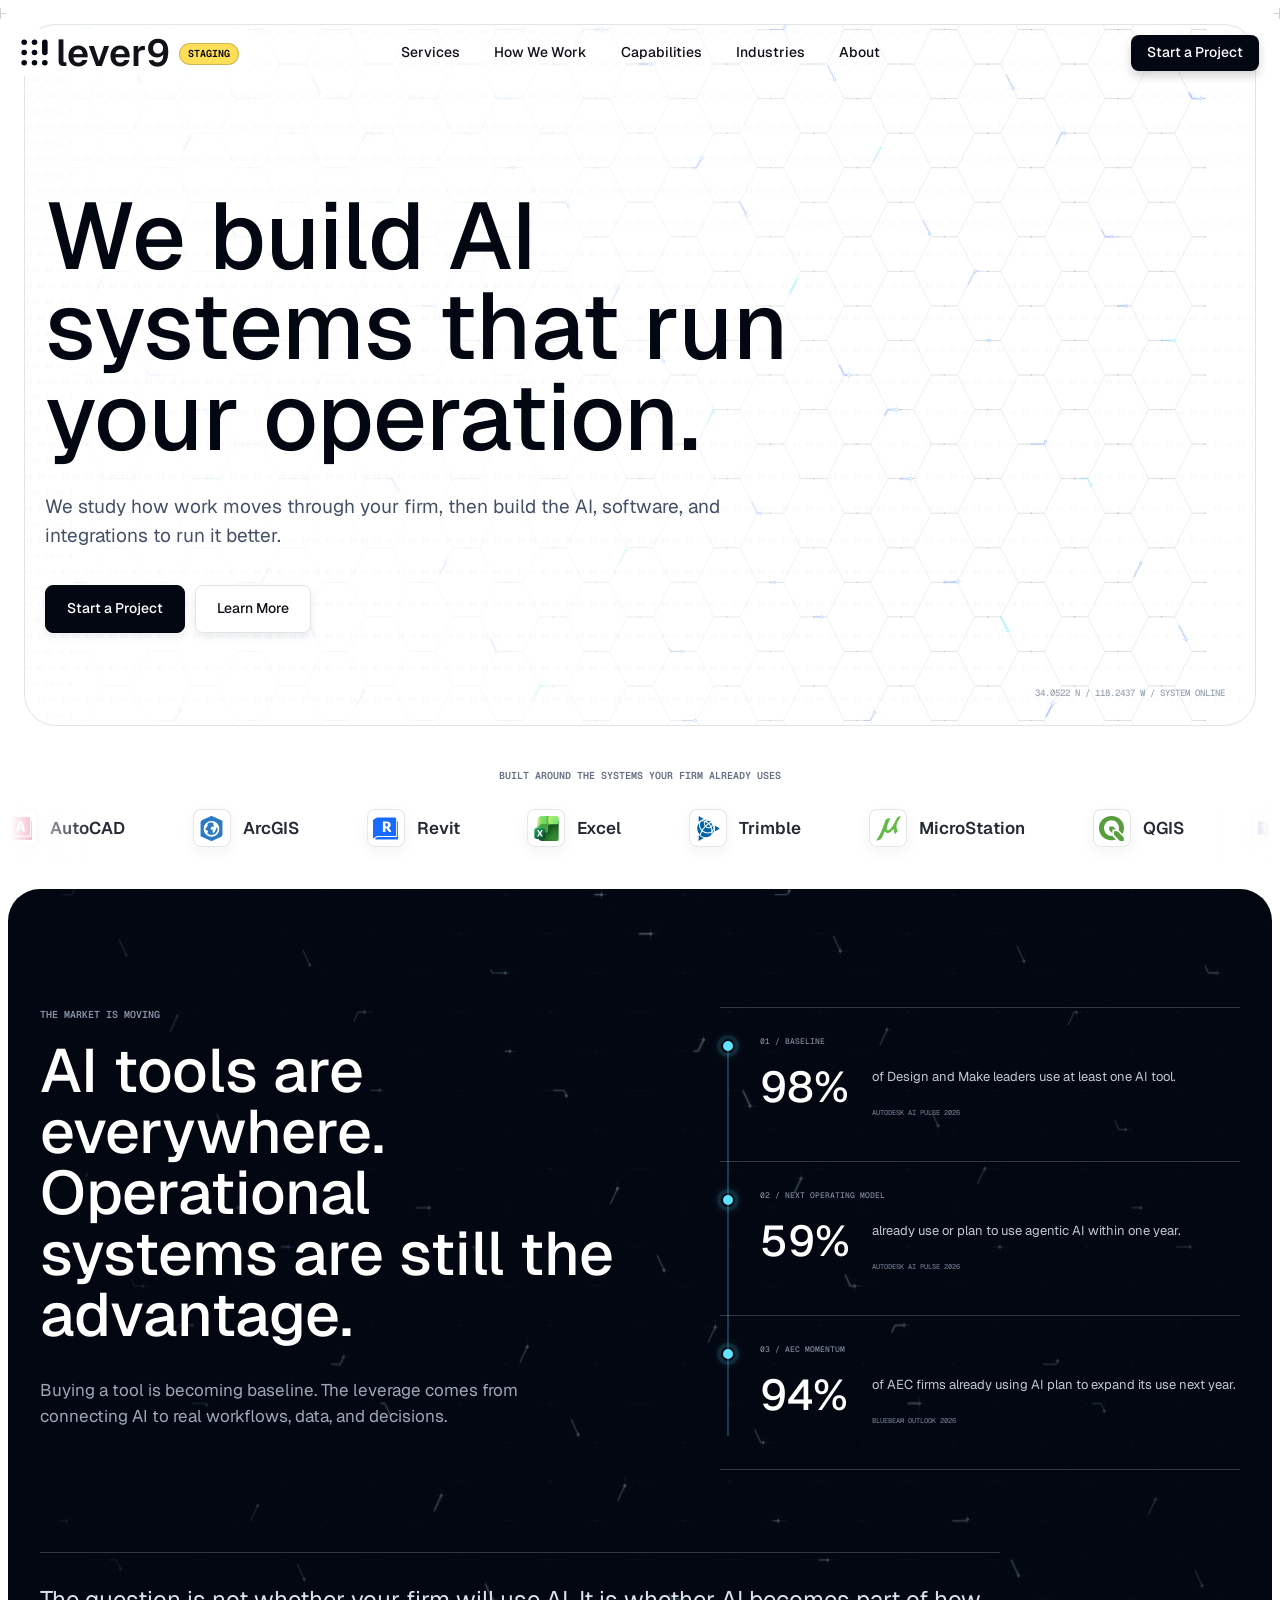
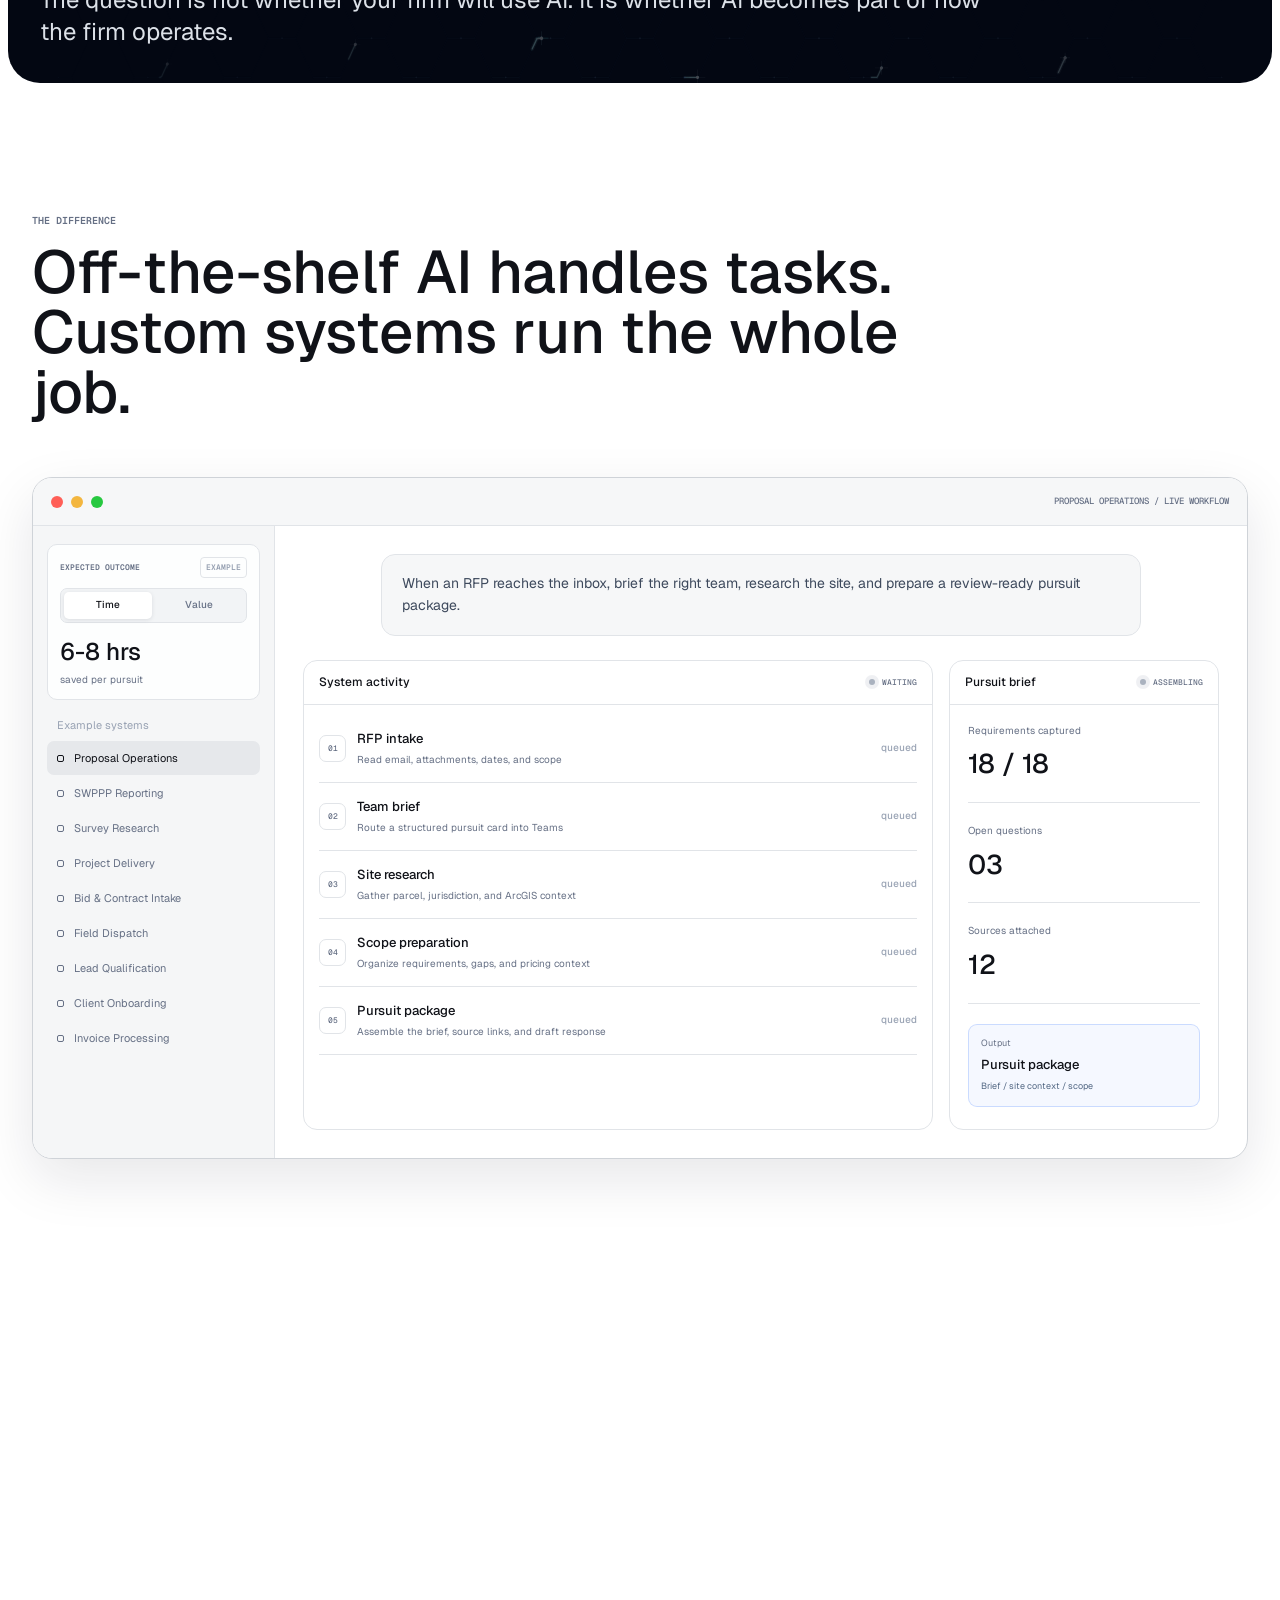
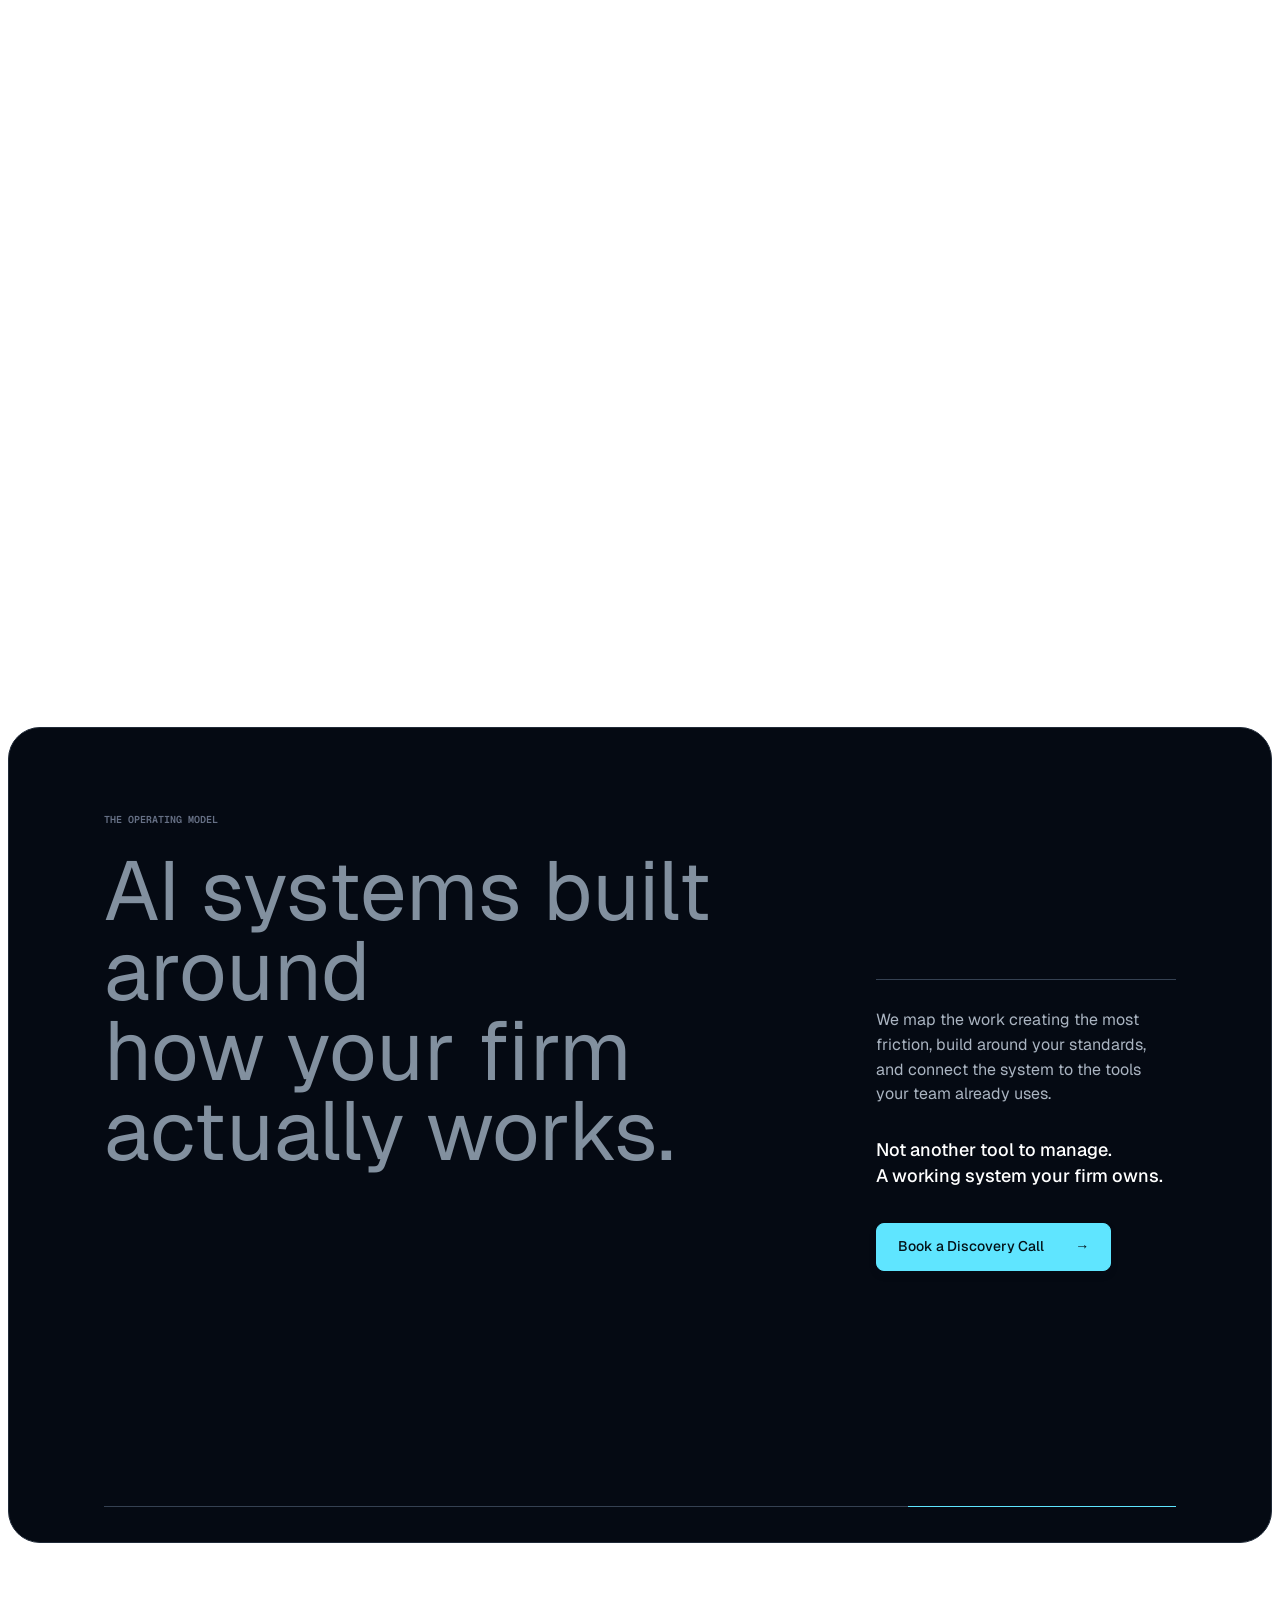
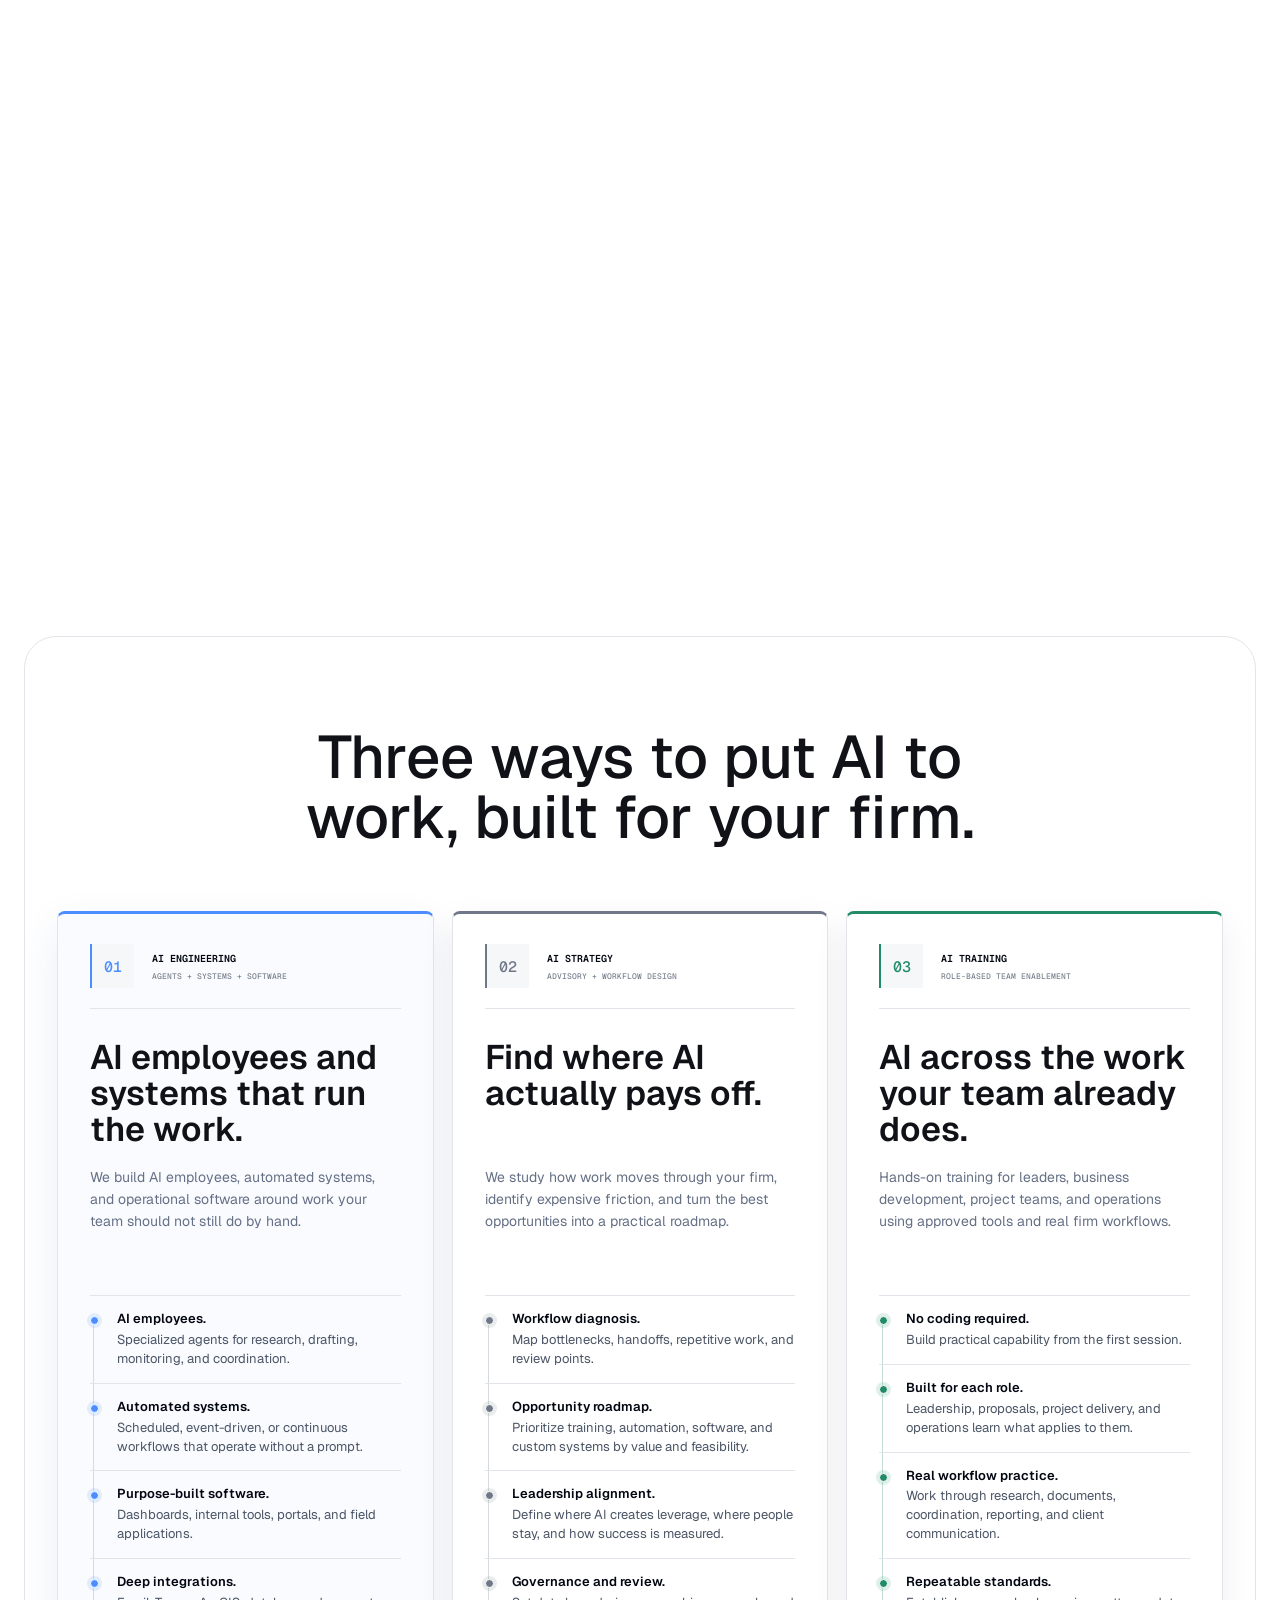
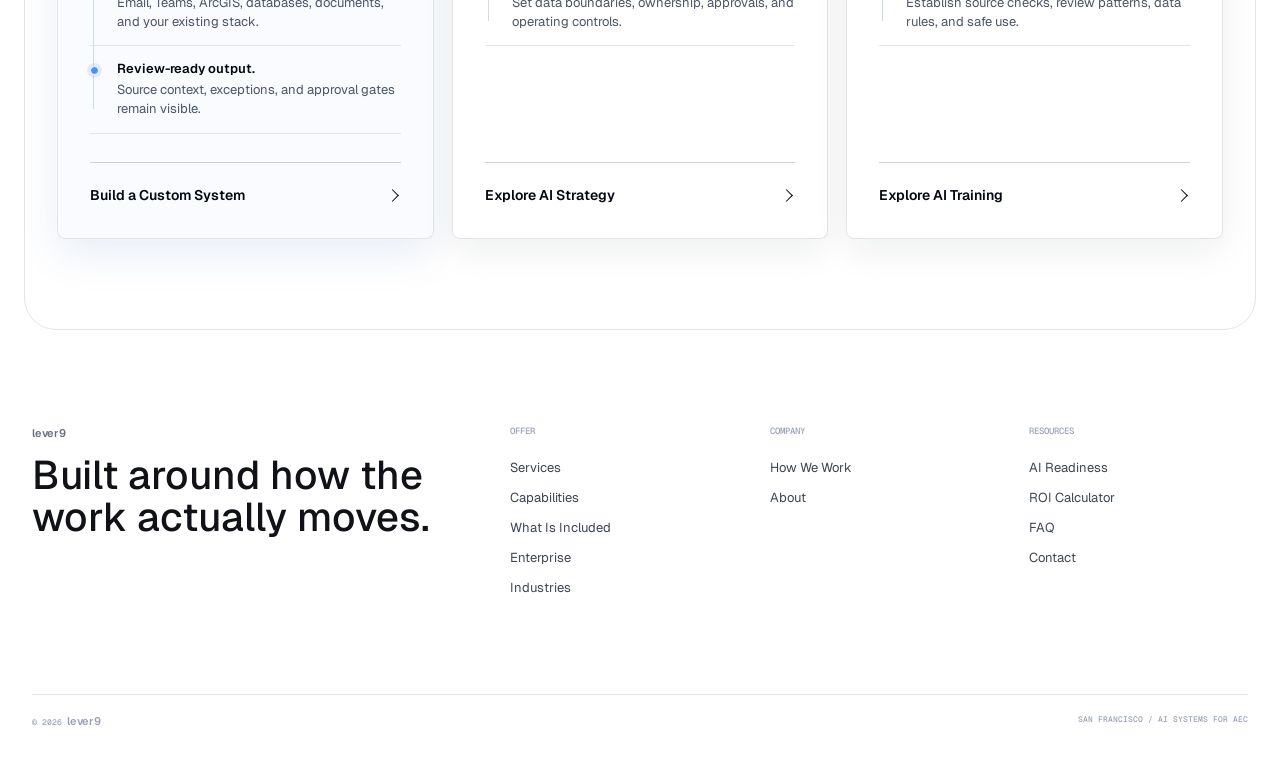
==== commit 9a32ae7a: "Deploy staging from website 69af5e6" ====
--- a/index.html
+++ b/index.html
@@ -12,7 +12,9 @@
     <link rel="alternate icon" href="public/favicon-32.png" sizes="32x32" type="image/png" />
     <link rel="apple-touch-icon" href="public/favicon-180.png" />
     <link rel="stylesheet" href="site.css?v=lever9-nav-20260812-3" />
+    <link rel="stylesheet" href="staging.css" />
     <script src="site.js?v=lever9-nav-20260812-3" defer></script>
+    <script src="staging.js" defer></script>
   </head>
   <body class="home-page">
     <div data-site-header></div>
--- a/site.css
+++ b/site.css
@@ -194,25 +194,6 @@
   font-weight: 600;
   letter-spacing: -.03em;
   line-height: 1;
-}
-
-.staging-chip {
-  display: inline-flex;
-  align-items: center;
-  min-height: 22px;
-  padding: 0 8px;
-  border: 1px solid rgba(3, 7, 18, 0.18);
-  border-radius: 999px;
-  color: var(--ink);
-  background: #ffde59;
-  font-family: var(--mono);
-  font-size: 10px;
-  font-style: normal;
-  font-weight: 600;
-  letter-spacing: 0;
-  line-height: 1;
-  text-transform: uppercase;
-  transform: translateY(1px);
 }
 
 .home-page .site-header:not(.is-scrolled) .brand::before {
--- a/staging.css
+++ b/staging.css
@@ -0,0 +1,18 @@
+.staging-chip {
+  display: inline-flex;
+  align-items: center;
+  min-height: 22px;
+  padding: 0 8px;
+  border: 1px solid rgba(3, 7, 18, 0.18);
+  border-radius: 999px;
+  color: var(--ink);
+  background: #ffde59;
+  font-family: var(--mono);
+  font-size: 10px;
+  font-style: normal;
+  font-weight: 600;
+  letter-spacing: 0;
+  line-height: 1;
+  text-transform: uppercase;
+  transform: translateY(1px);
+}
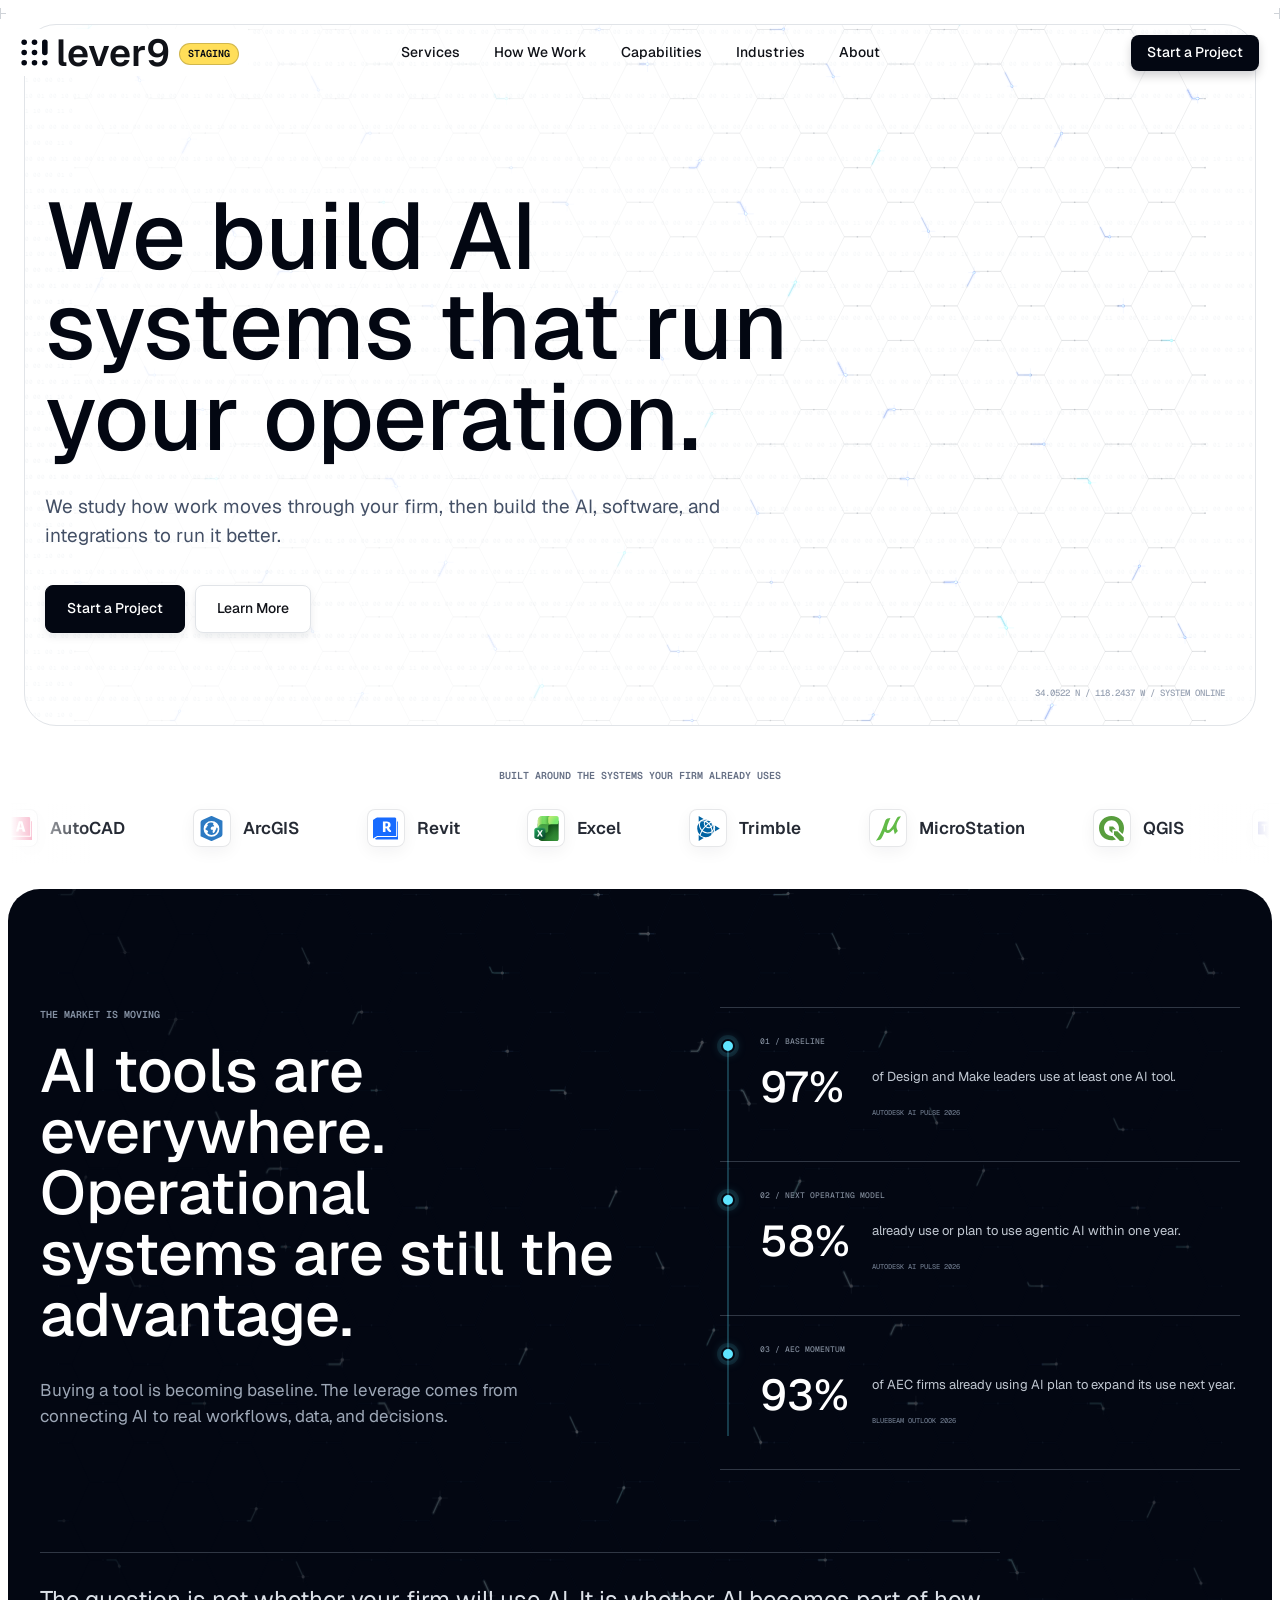
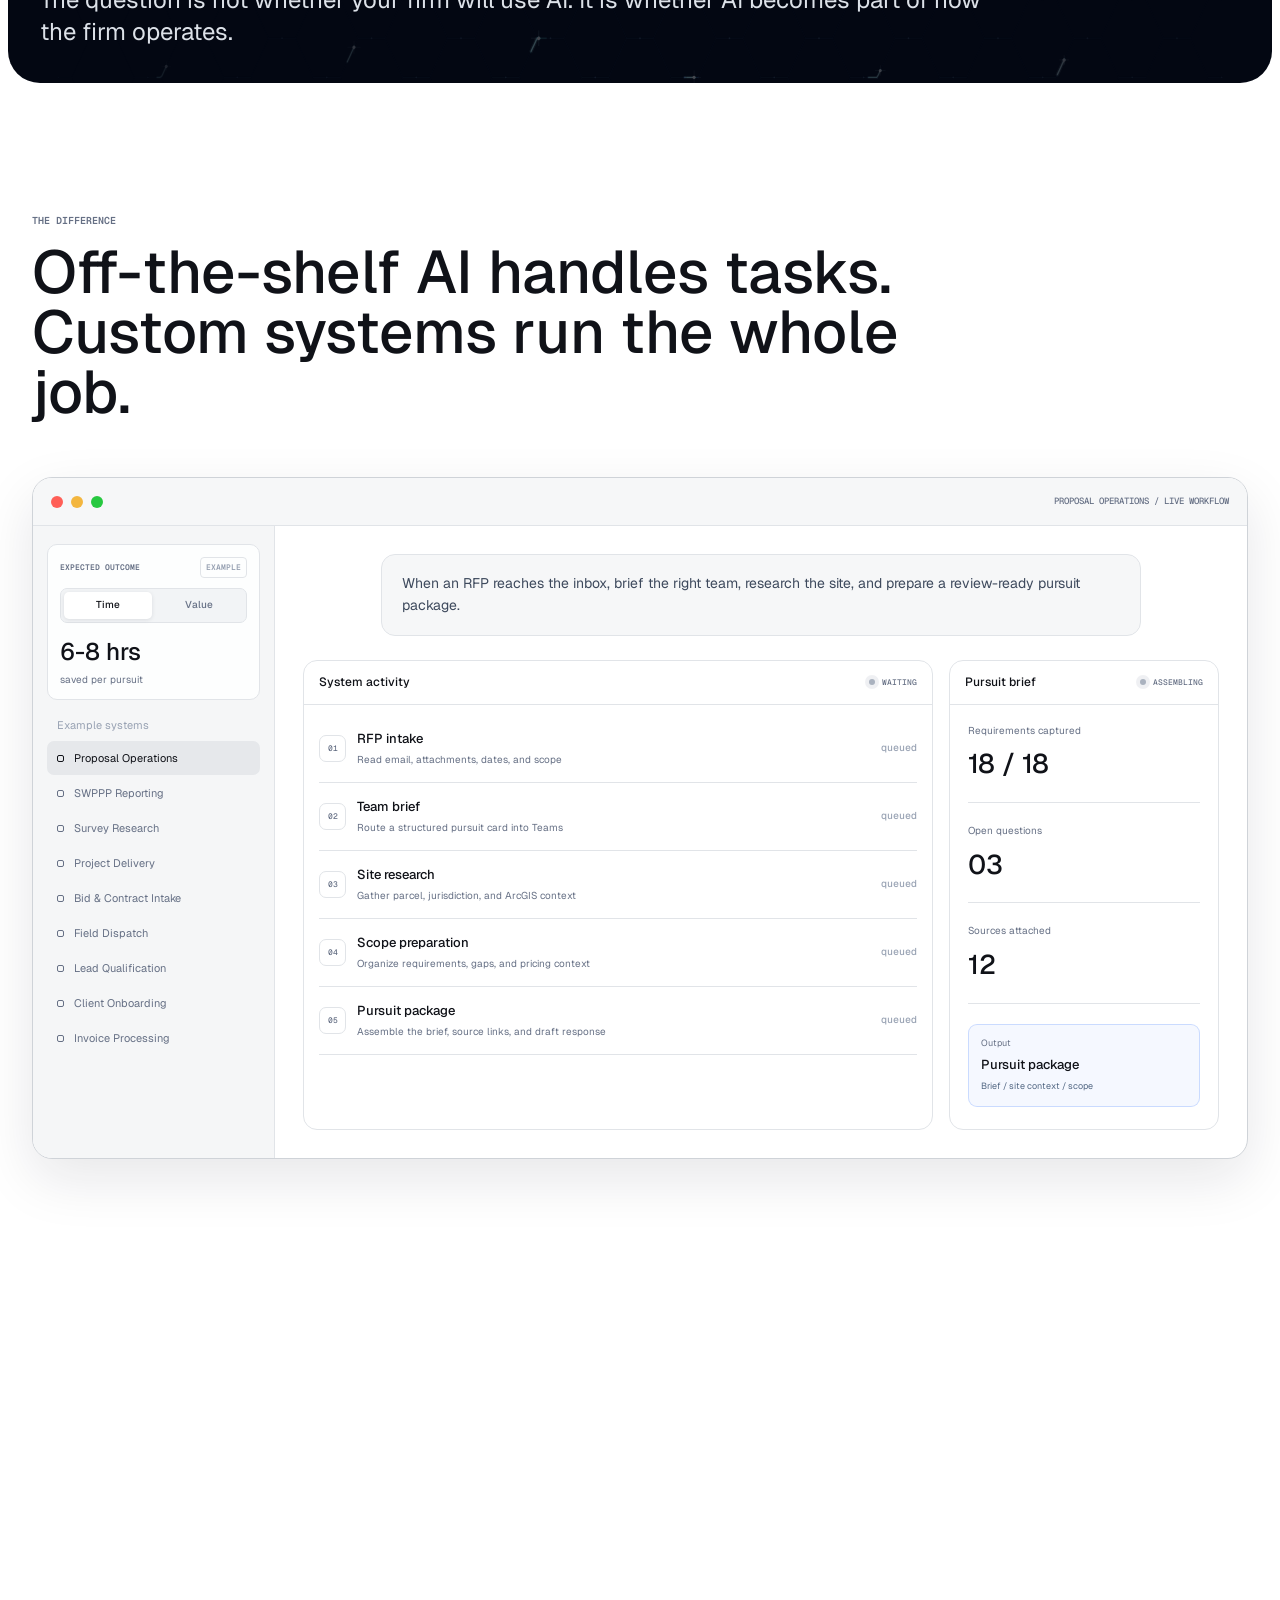
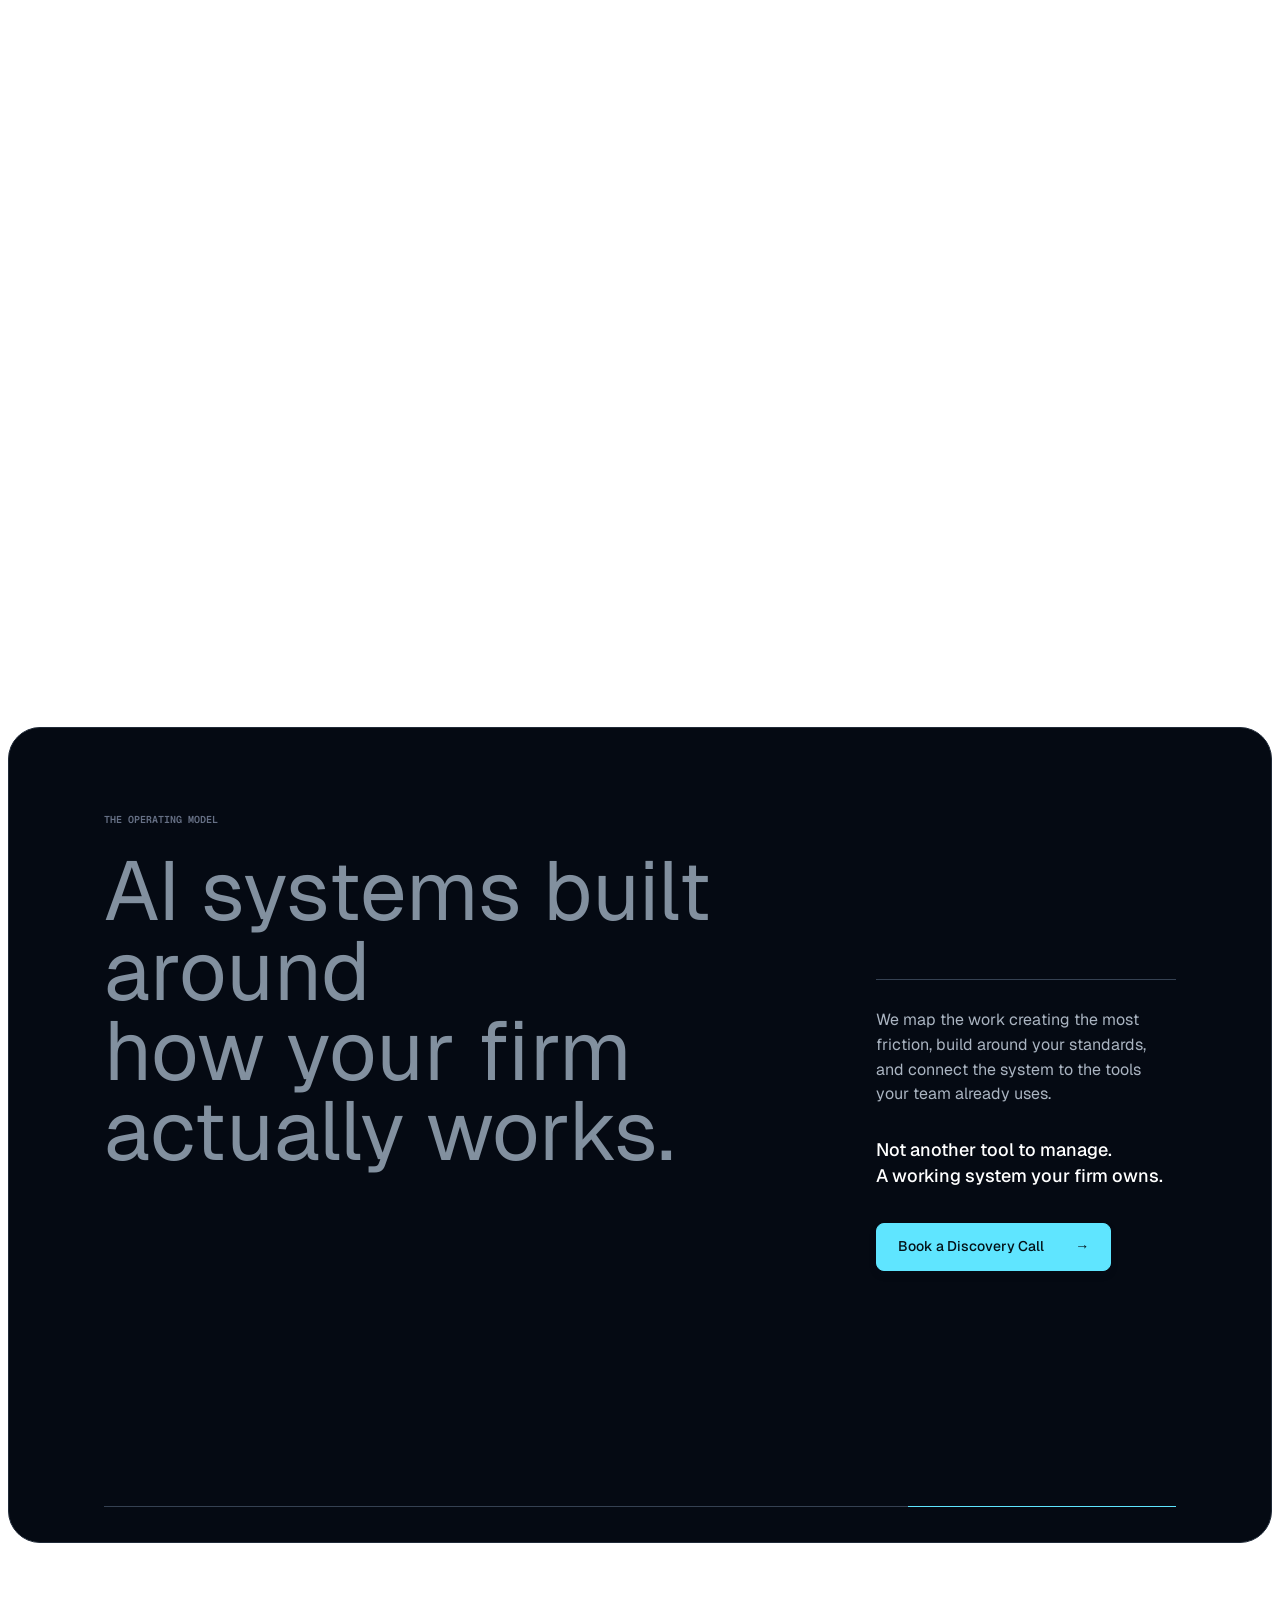
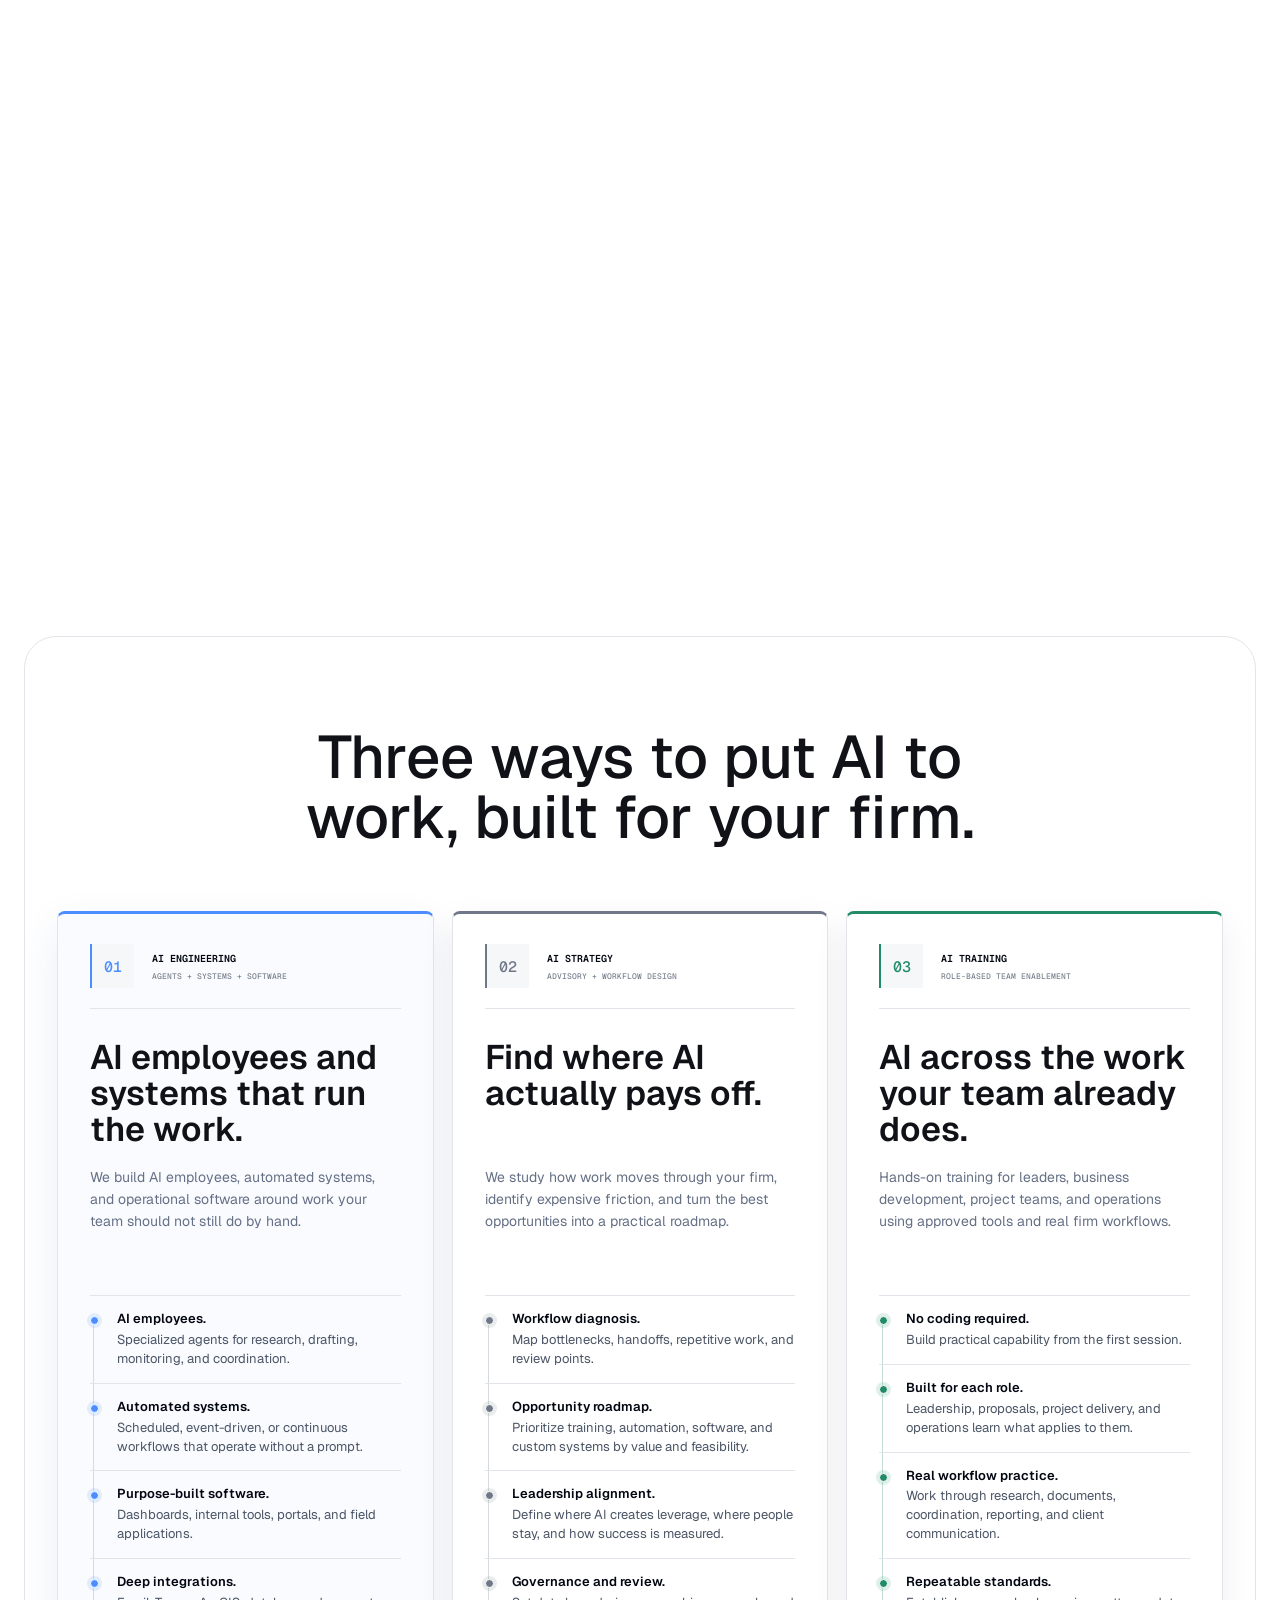
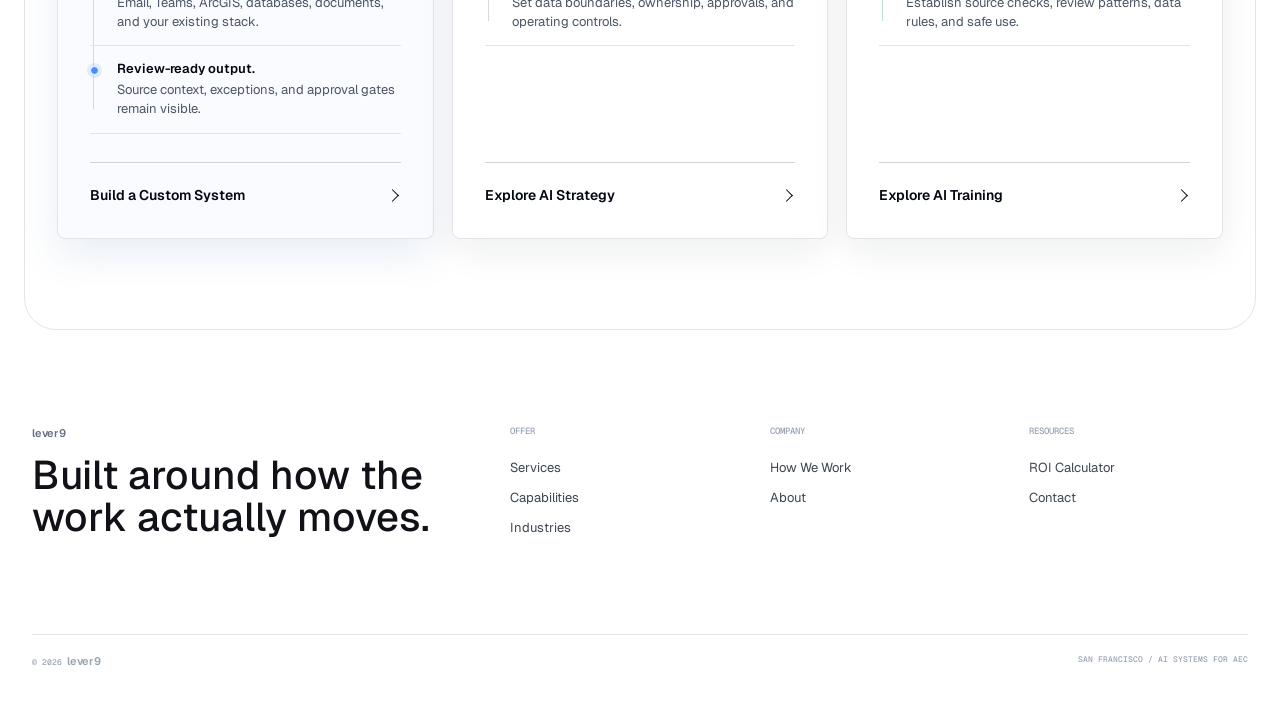
==== commit 06cea7d7: "Deploy staging from website 780537f" ====
--- a/index.html
+++ b/index.html
@@ -13,7 +13,7 @@
     <link rel="apple-touch-icon" href="public/favicon-180.png" />
     <link rel="stylesheet" href="site.css?v=lever9-nav-20260812-3" />
     <link rel="stylesheet" href="staging.css" />
-    <script src="site.js?v=lever9-nav-20260812-3" defer></script>
+    <script src="site.js?v=lever9-nav-20260812-4" defer></script>
     <script src="staging.js" defer></script>
   </head>
   <body class="home-page">
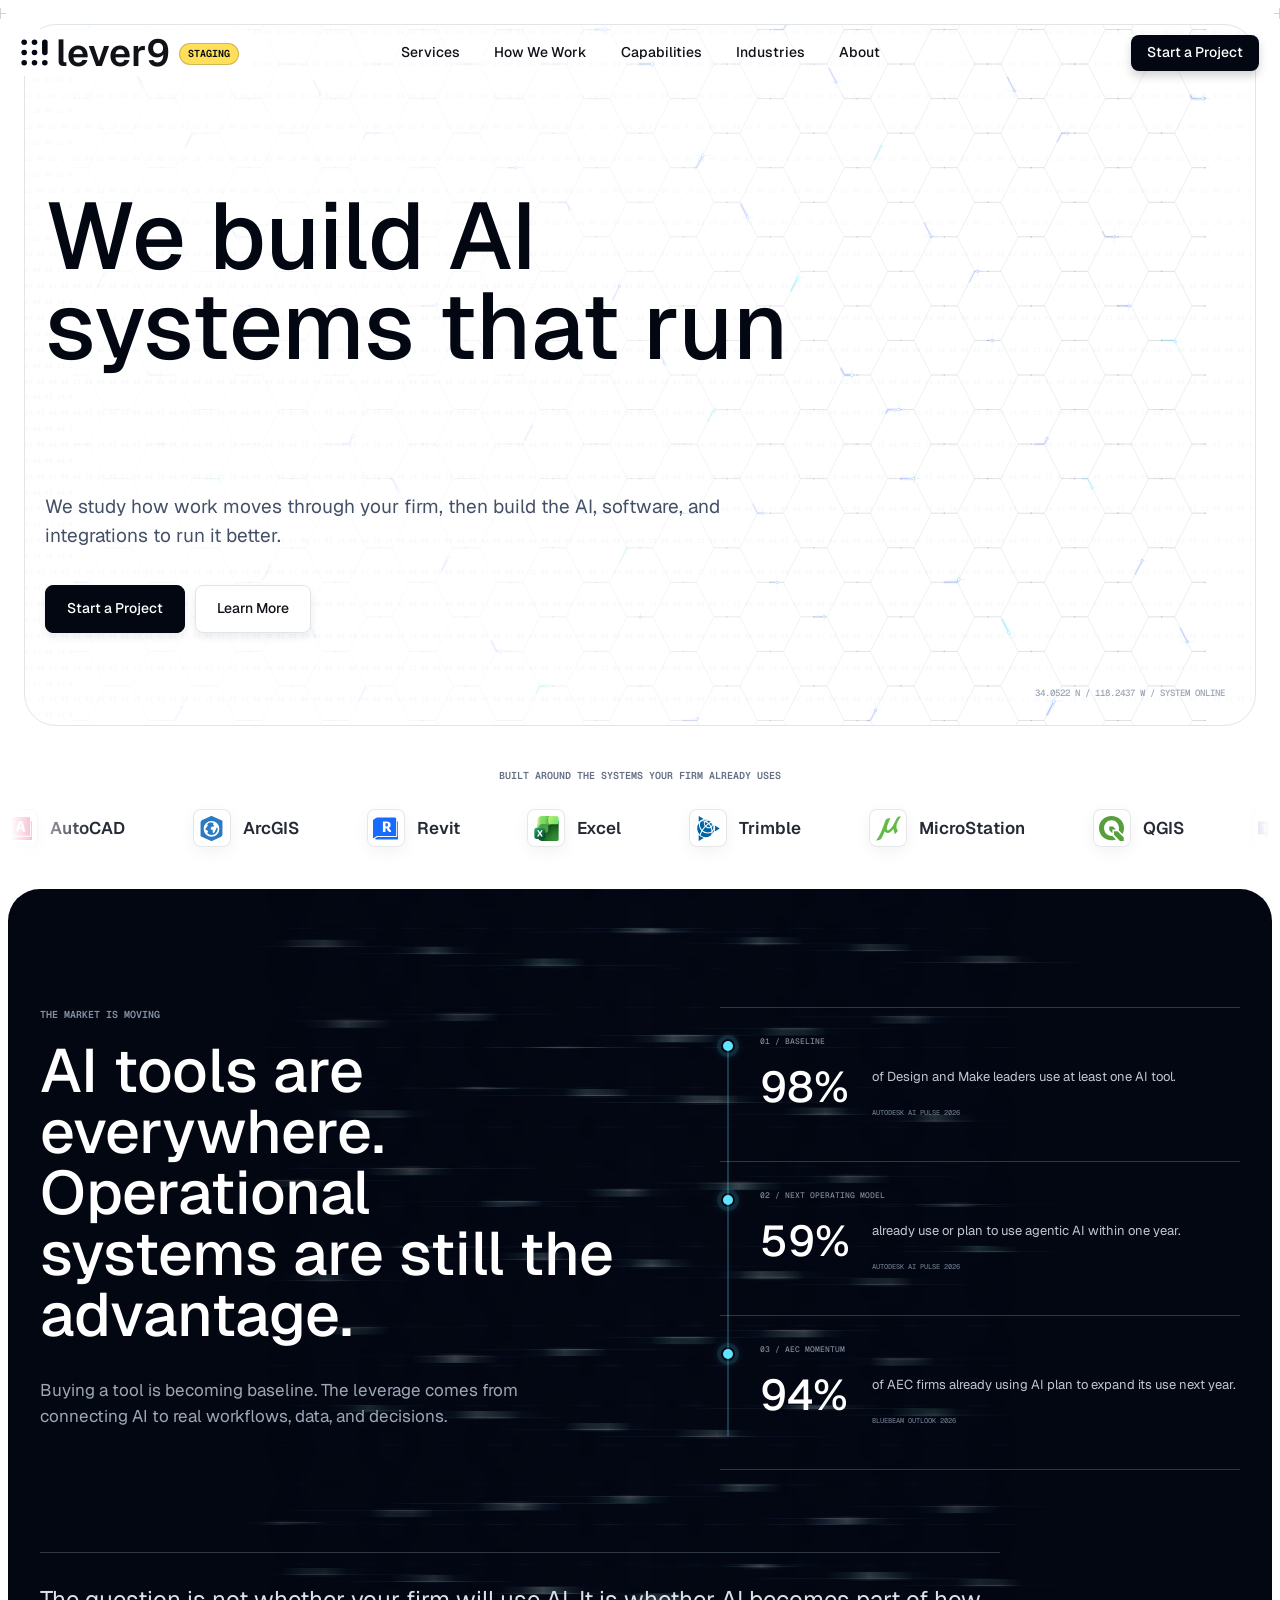
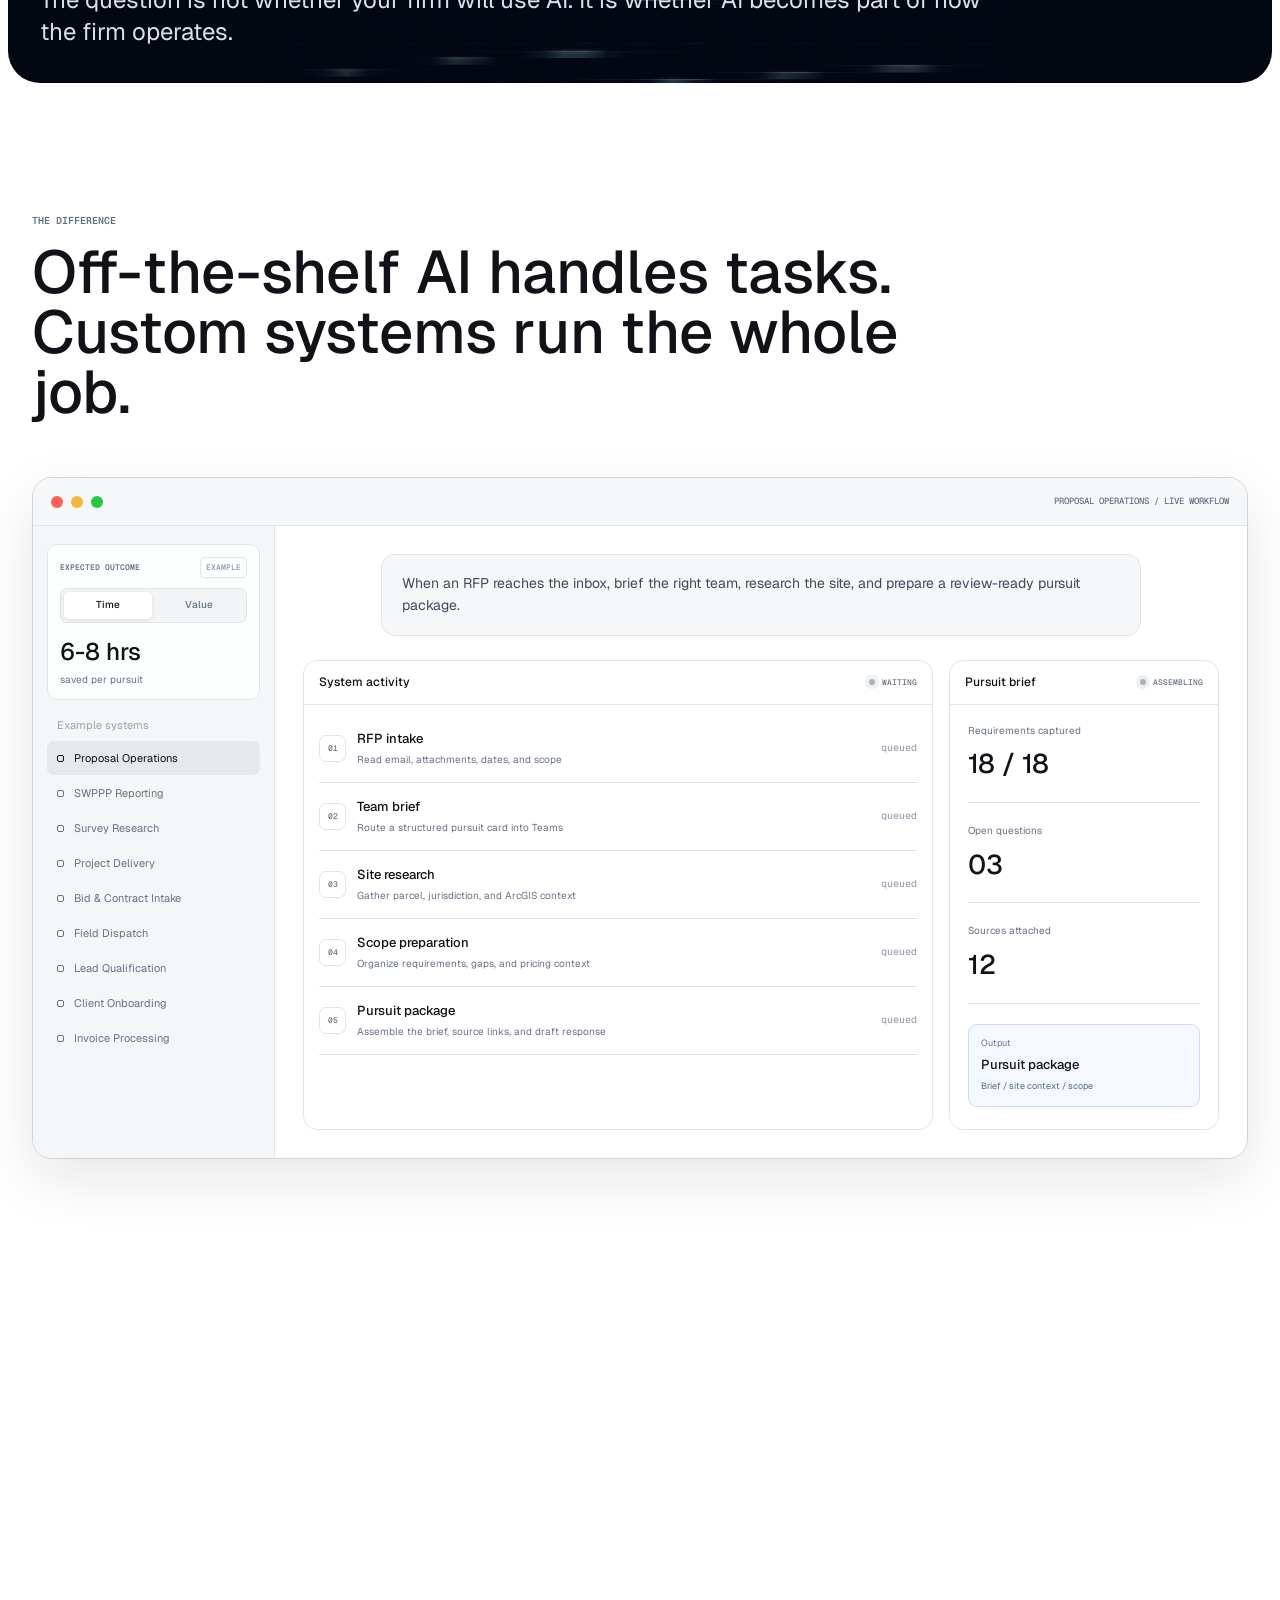
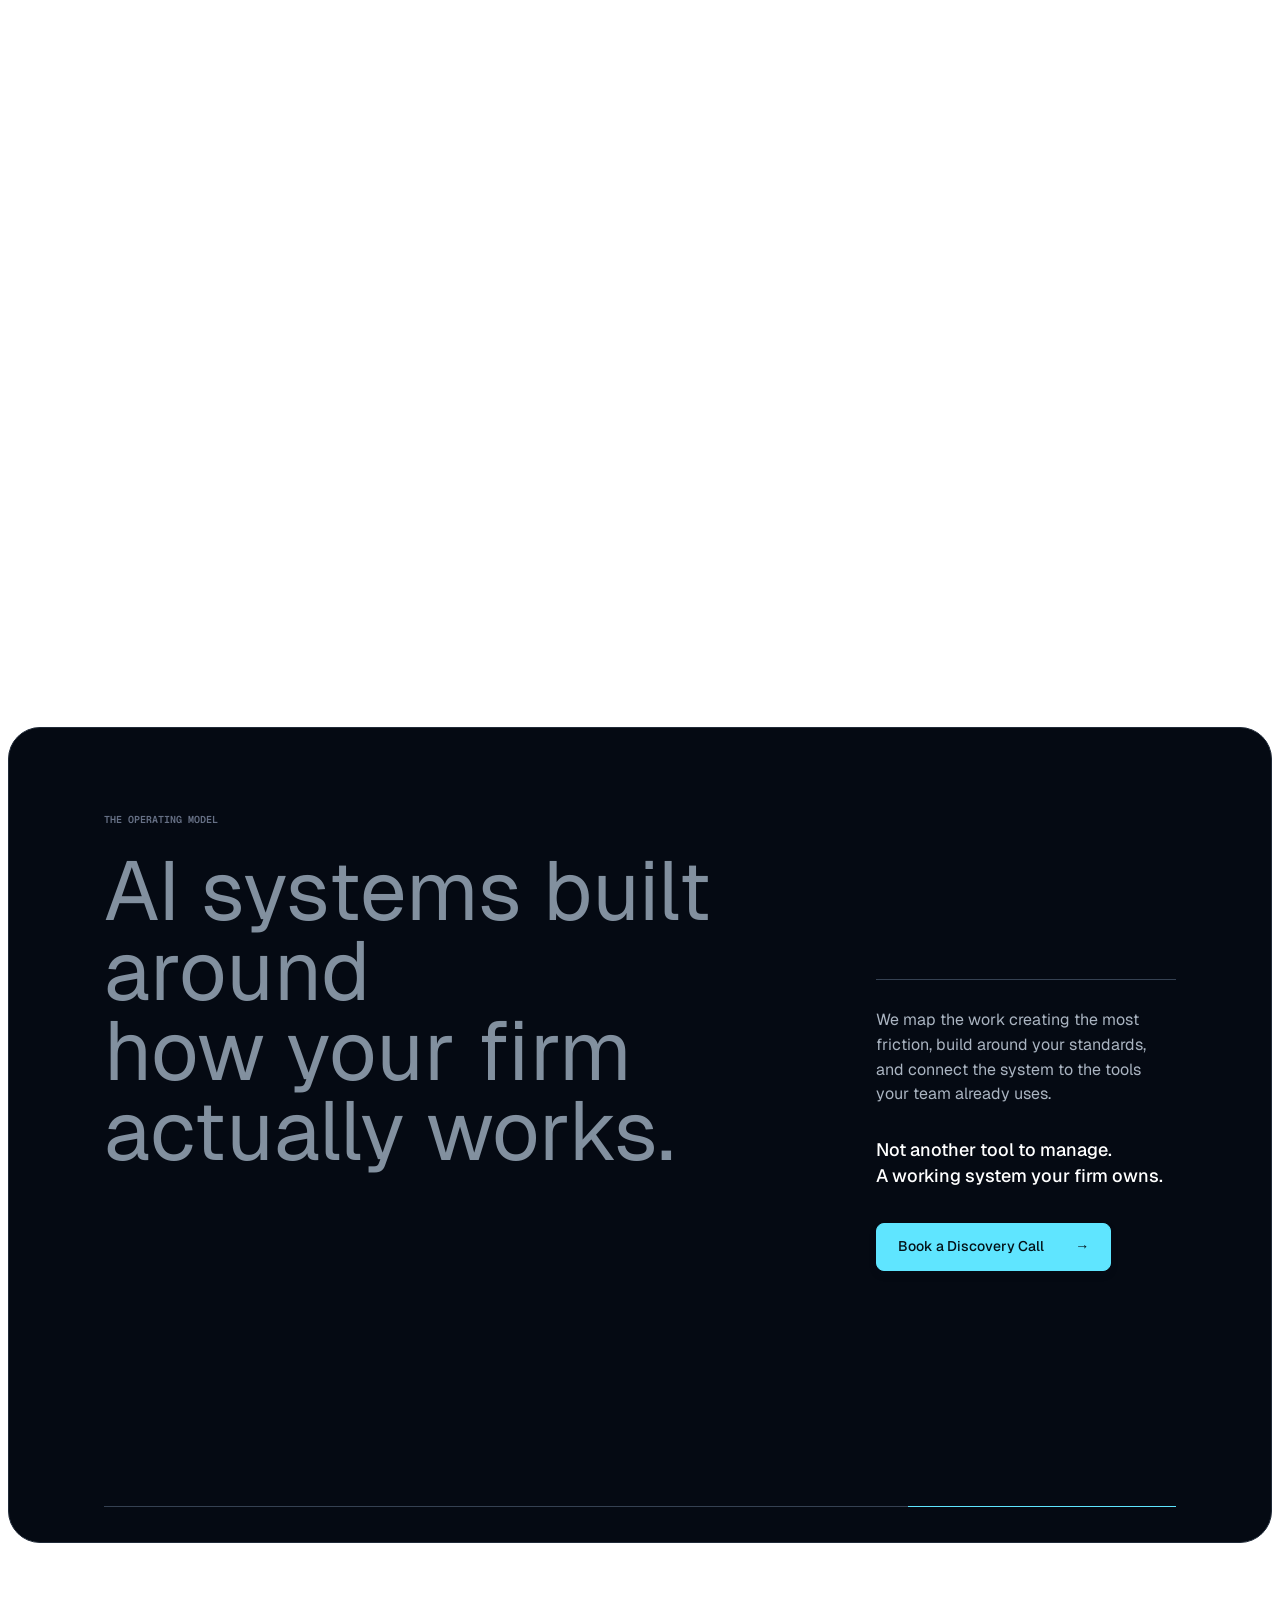
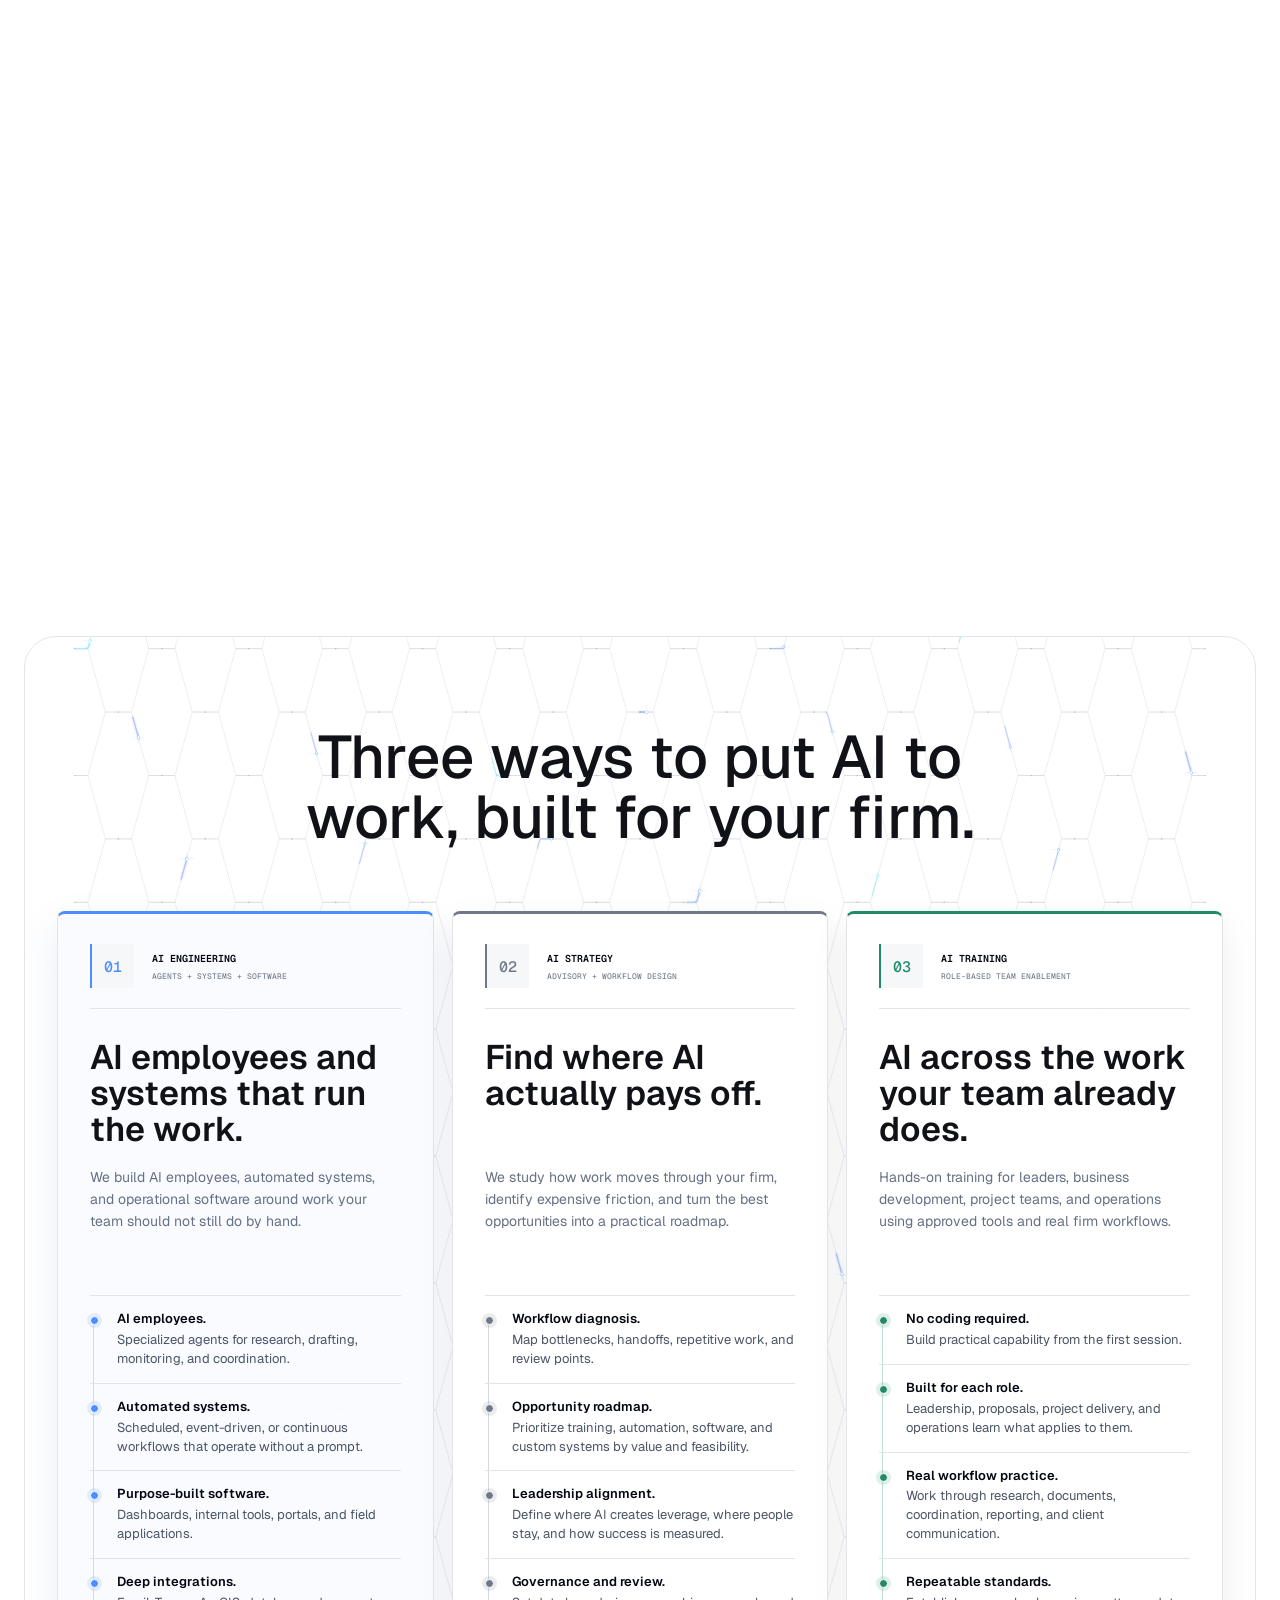
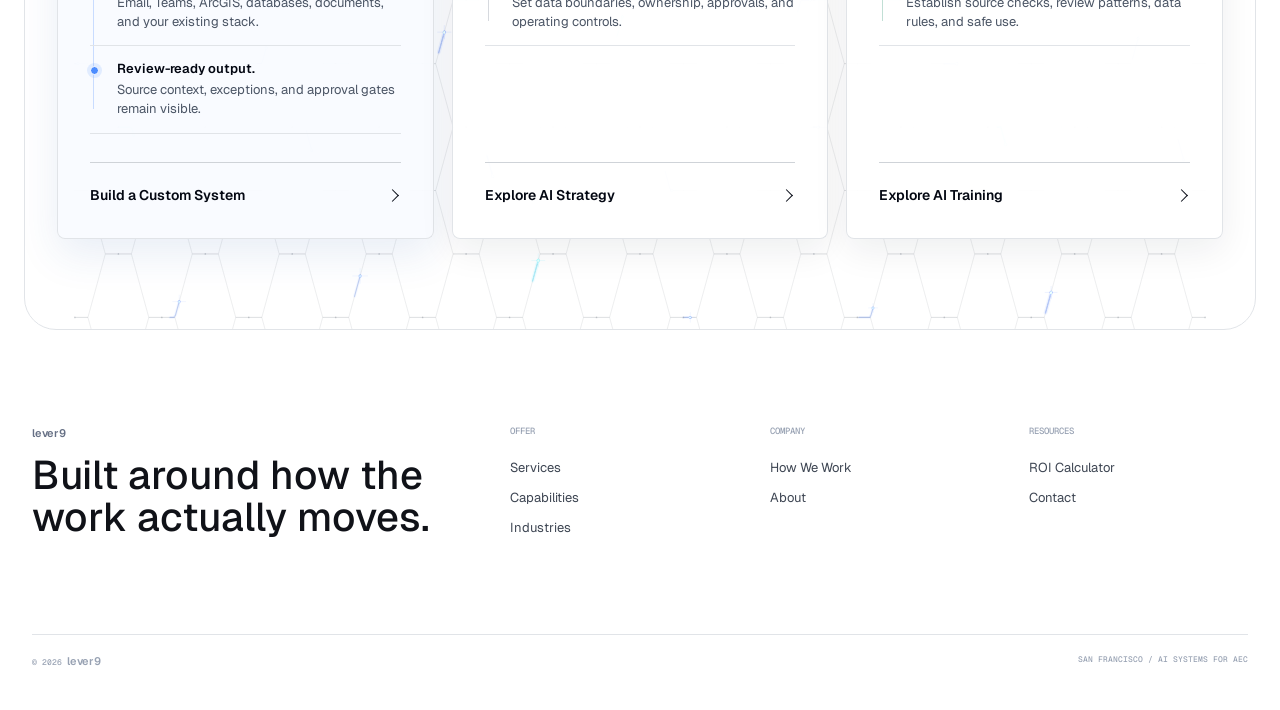
==== commit ac0b20d1: "Deploy staging from website b80ff17" ====
--- a/index.html
+++ b/index.html
@@ -11,9 +11,9 @@
     <link rel="alternate icon" href="public/favicon-16.png" sizes="16x16" type="image/png" />
     <link rel="alternate icon" href="public/favicon-32.png" sizes="32x32" type="image/png" />
     <link rel="apple-touch-icon" href="public/favicon-180.png" />
-    <link rel="stylesheet" href="site.css?v=lever9-nav-20260812-3" />
+    <link rel="stylesheet" href="site.css?v=lever9-mobile-20260822-3" />
     <link rel="stylesheet" href="staging.css" />
-    <script src="site.js?v=lever9-nav-20260812-4" defer></script>
+    <script src="site.js?v=lever9-mobile-20260822-3" defer></script>
     <script src="staging.js" defer></script>
   </head>
   <body class="home-page">
--- a/site.css
+++ b/site.css
@@ -3409,6 +3409,7 @@
   .calendly-frame { min-height: 700px; border-radius: 6px; }
   .calendly-inline-widget { width: 100%; min-width: 0; height: 700px; }
 }
+
 
 @media (prefers-reduced-motion: reduce) {
   .service-ui-status::before {
@@ -6068,3 +6069,376 @@
   .calendly-frame { min-height: 700px; border-radius: 6px; }
   .calendly-inline-widget { width: 100%; min-width: 0; height: 700px; }
 }
+
+/* Mobile layout refinement */
+@media (max-width: 760px) {
+  :root {
+    --nav-h: 80px;
+    --gutter: 20px;
+    --radius-lg: 20px;
+  }
+
+  body {
+    padding-bottom: 0;
+  }
+
+  .nav-inner {
+    padding: 0 18px;
+  }
+
+  .brand {
+    gap: 7px;
+    font-size: 31px;
+  }
+
+  .brand-mark {
+    width: 23px;
+    height: 23px;
+  }
+
+  .mobile-menu {
+    padding: 18px 20px 50px;
+  }
+
+  .mobile-menu a {
+    min-height: 54px;
+    font-size: 22px;
+  }
+
+  .mobile-sticky-cta {
+    display: none;
+  }
+
+  .gamut-hero,
+  .page-hero,
+  .offer-field,
+  .cta,
+  .system-band {
+    max-width: calc(100% - 12px);
+    margin-top: 6px;
+  }
+
+  .gamut-hero,
+  .hero-content {
+    min-height: 620px;
+  }
+
+  .hero-content {
+    padding: 92px 32px 42px;
+  }
+
+  .hero-copy h1 {
+    max-width: 295px;
+    min-height: 164px;
+    margin-bottom: 24px;
+    font-size: 43px;
+    line-height: 1;
+  }
+
+  .hero-copy > p {
+    margin-bottom: 24px;
+    font-size: 17px;
+    line-height: 1.55;
+  }
+
+  .page-hero,
+  .page-hero-copy {
+    min-height: 520px;
+  }
+
+  .page-hero-copy {
+    padding: 82px 26px 34px;
+  }
+
+  .page-hero h1 {
+    margin: 22px 0 18px;
+    font-size: 42px;
+    line-height: 1;
+  }
+
+  .page-hero-copy > div:last-child > p,
+  .page-hero-copy > p {
+    font-size: 15px;
+    line-height: 1.55;
+  }
+
+  .page-hero-art {
+    min-height: 520px;
+  }
+
+  .content-section,
+  .section {
+    padding: 68px var(--gutter);
+  }
+
+  .section-head {
+    gap: 16px;
+    margin-bottom: 34px;
+  }
+
+  .section-head h2,
+  .section-title,
+  .editorial-title,
+  .difference-title {
+    font-size: 34px;
+    line-height: 1.08;
+  }
+
+  .service-row {
+    gap: 20px;
+    min-height: 0;
+    padding: 24px 20px 20px;
+  }
+
+  .service-main h3 {
+    margin: 20px 0 16px;
+    font-size: 34px;
+    line-height: 1.03;
+  }
+
+  .service-points {
+    margin: 24px 0;
+  }
+
+  .service-main .text-link {
+    margin-top: 4px;
+  }
+
+  .service-visual {
+    min-height: 320px;
+  }
+
+  .service-ui {
+    inset: 24px 10px;
+  }
+
+  .feature-card.feature-showcase,
+  .feature-card.feature-showcase.feature-wide,
+  .feature-card.feature-showcase.feature-third {
+    min-height: 540px;
+    grid-template-rows: minmax(300px, 1fr) auto;
+  }
+
+  .feature-card.feature-full.feature-horizontal {
+    min-height: 590px;
+  }
+
+  .feature-stage,
+  .precision-target-stage,
+  .interface-stage,
+  .connected-stage,
+  .trigger-stage,
+  .anywhere-stage,
+  .model-stage,
+  .deployment-stage {
+    min-height: 300px;
+  }
+
+  .feature-copy-block {
+    padding: 24px 22px 28px;
+  }
+
+  .system-band {
+    padding: 62px 20px;
+  }
+
+  .band-grid {
+    gap: 34px;
+  }
+
+  .band-copy h2 {
+    margin-bottom: 30px;
+    font-size: 34px;
+  }
+
+  .band-visual {
+    min-height: 440px;
+  }
+
+  .about-model-grid article {
+    min-height: 160px;
+    padding: 20px;
+  }
+
+  .about-model-grid h3 {
+    margin-top: 32px;
+  }
+
+  .founder-profile {
+    padding: 24px 0 30px;
+  }
+
+  .founder-profile + .founder-profile {
+    padding: 30px 0;
+  }
+
+  .founder-profile h3 {
+    margin-top: 30px;
+    font-size: 34px;
+  }
+
+  .founder-lede {
+    font-size: 18px;
+  }
+
+  .about-sf h2,
+  .intro-statement h2 {
+    font-size: 36px;
+  }
+
+  .cta {
+    min-height: 0;
+    padding: 52px 24px;
+  }
+
+  .cta-inner {
+    min-height: 310px;
+  }
+
+  .cta h2 {
+    font-size: 38px;
+    line-height: 1.03;
+  }
+
+  .tool-aside h2 {
+    font-size: 36px;
+  }
+
+  .quiz-card,
+  .calculator-panel,
+  .contact-panel {
+    min-height: 0;
+    padding: 22px 18px;
+  }
+
+  .calendly-section {
+    padding: 38px 18px;
+    gap: 30px;
+  }
+
+  .calendly-intro {
+    padding: 0 4px;
+  }
+
+  .calendly-intro h2 {
+    font-size: 36px;
+    line-height: 1.05;
+  }
+
+  .calendly-frame,
+  .calendly-inline-widget {
+    min-height: 650px;
+    height: 650px;
+  }
+
+  .site-footer {
+    gap: 32px 24px;
+    padding: 64px 20px 30px;
+  }
+
+  .footer-brand {
+    margin-bottom: 4px;
+  }
+
+  .footer-brand h2 {
+    font-size: 34px;
+    line-height: 1.05;
+  }
+}
+
+@media (max-width: 360px) {
+  .hero-content {
+    padding-right: 26px;
+    padding-left: 26px;
+  }
+
+  .hero-copy h1,
+  .page-hero h1 {
+    font-size: 38px;
+  }
+
+  .page-hero-copy {
+    padding-right: 22px;
+    padding-left: 22px;
+  }
+}
+
+@media (min-width: 761px) and (max-width: 900px) {
+  .page-hero {
+    display: block;
+    min-height: 540px;
+  }
+
+  .page-hero-copy {
+    min-height: 540px;
+    padding: 104px 48px 46px;
+  }
+
+  .page-hero h1 {
+    max-width: 620px;
+    margin: 26px 0 20px;
+    font-size: 54px;
+  }
+
+  .page-hero-art {
+    position: absolute;
+    inset: 0;
+    min-height: 540px;
+  }
+
+  .content-section,
+  .section {
+    padding-right: 40px;
+    padding-left: 40px;
+  }
+
+  .section-head h2,
+  .section-title,
+  .editorial-title,
+  .difference-title {
+    font-size: 44px;
+  }
+
+  .service-row {
+    grid-template-columns: 44px minmax(0, 1fr);
+    gap: 24px 18px;
+    min-height: 0;
+    padding: 32px;
+  }
+
+  .service-number {
+    grid-column: 1;
+    grid-row: 1;
+  }
+
+  .service-main {
+    grid-column: 2;
+    grid-row: 1;
+  }
+
+  .service-main h3 {
+    margin-top: 28px;
+    font-size: 40px;
+  }
+
+  .service-main .text-link {
+    margin-top: 0;
+  }
+
+  .service-visual {
+    grid-column: 2;
+    grid-row: 2;
+    min-height: 390px;
+  }
+
+  .site-footer {
+    grid-template-columns: 1fr 1fr;
+    padding-right: 40px;
+    padding-left: 40px;
+  }
+
+  .footer-brand,
+  .footer-base {
+    grid-column: 1 / -1;
+  }
+}
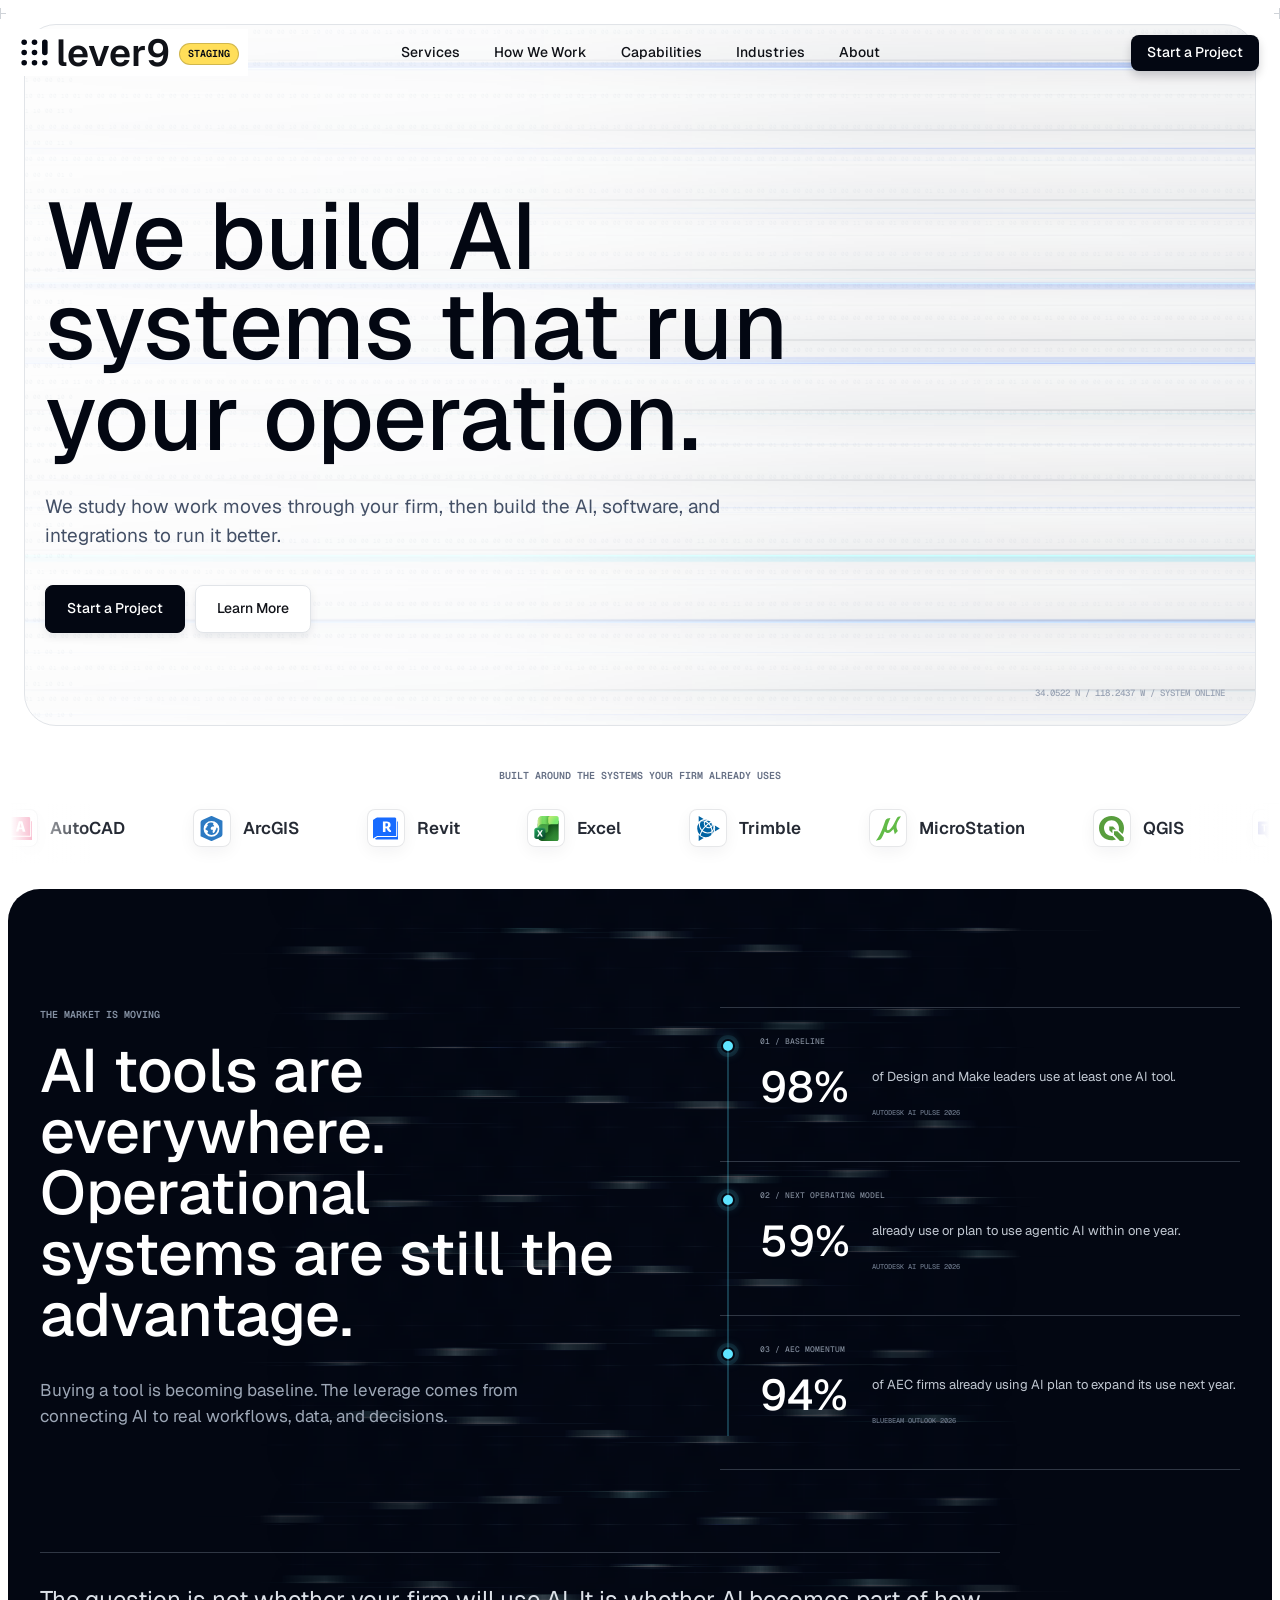
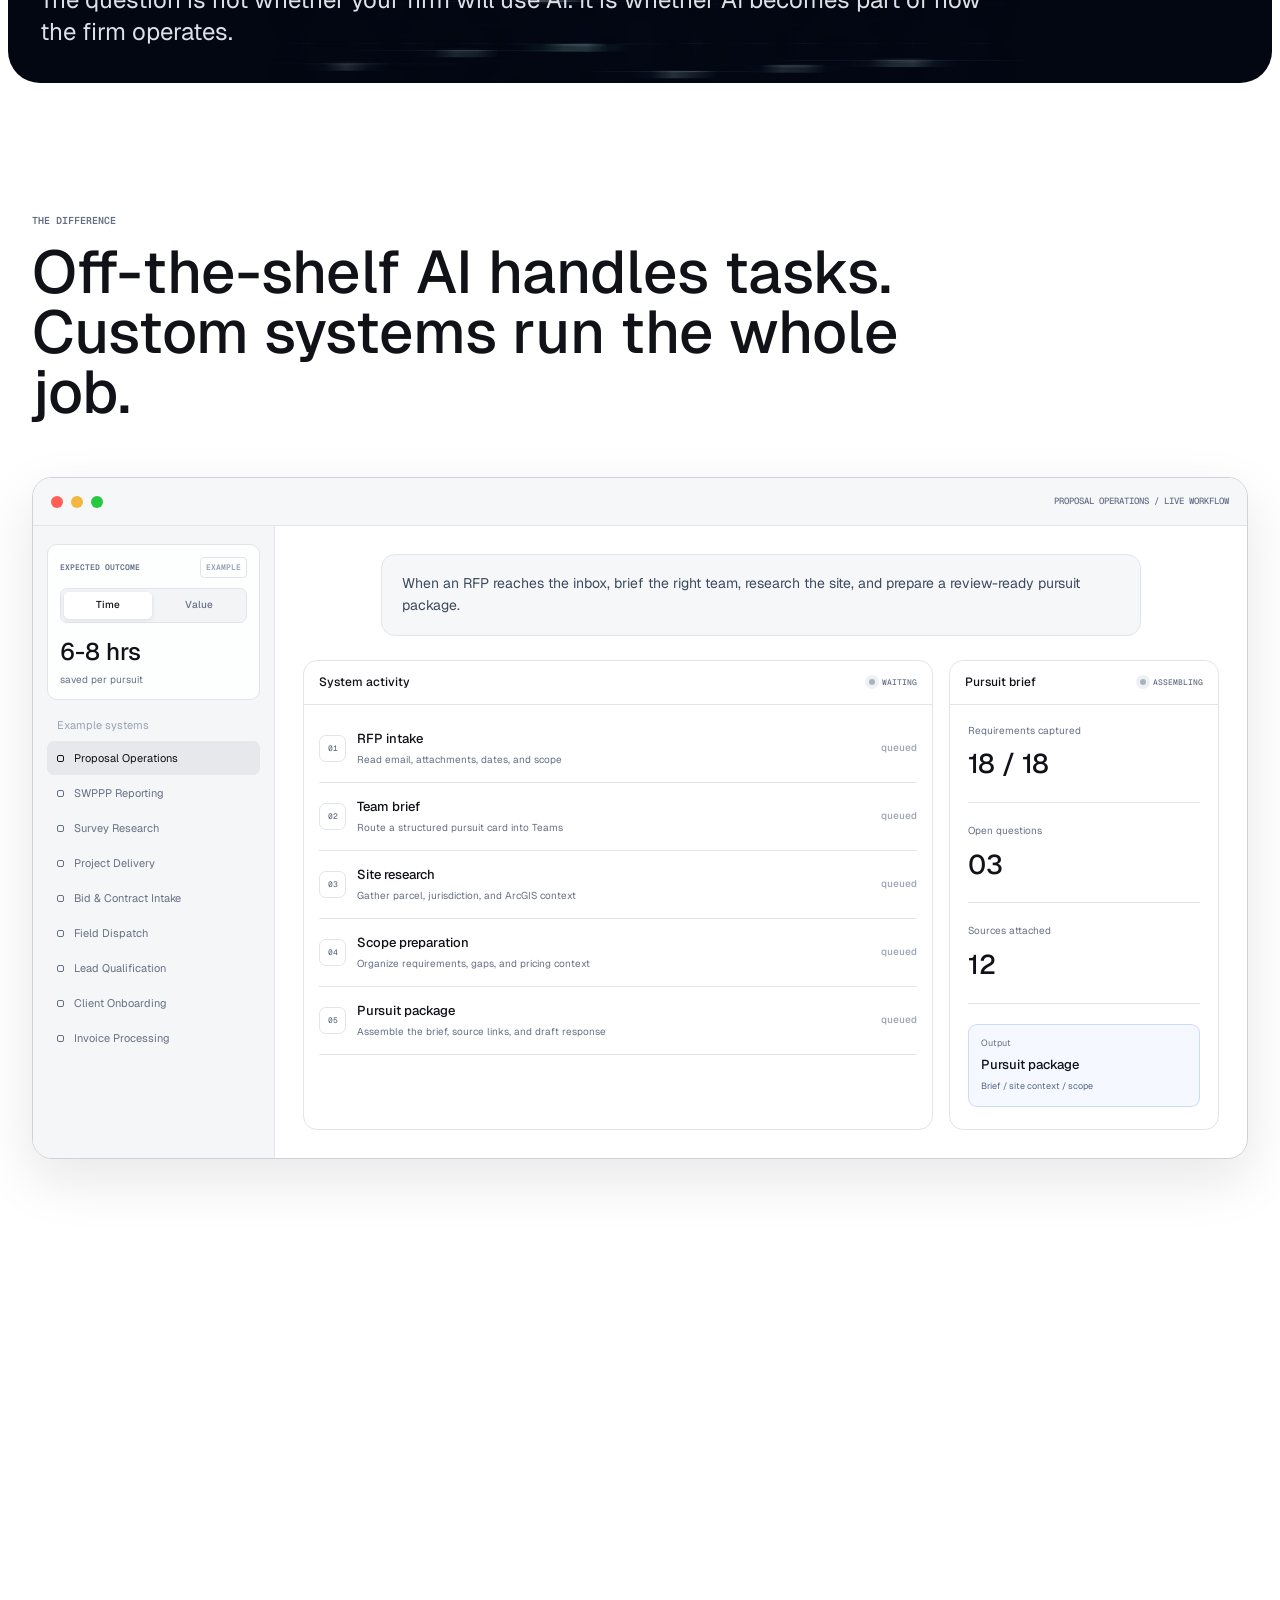
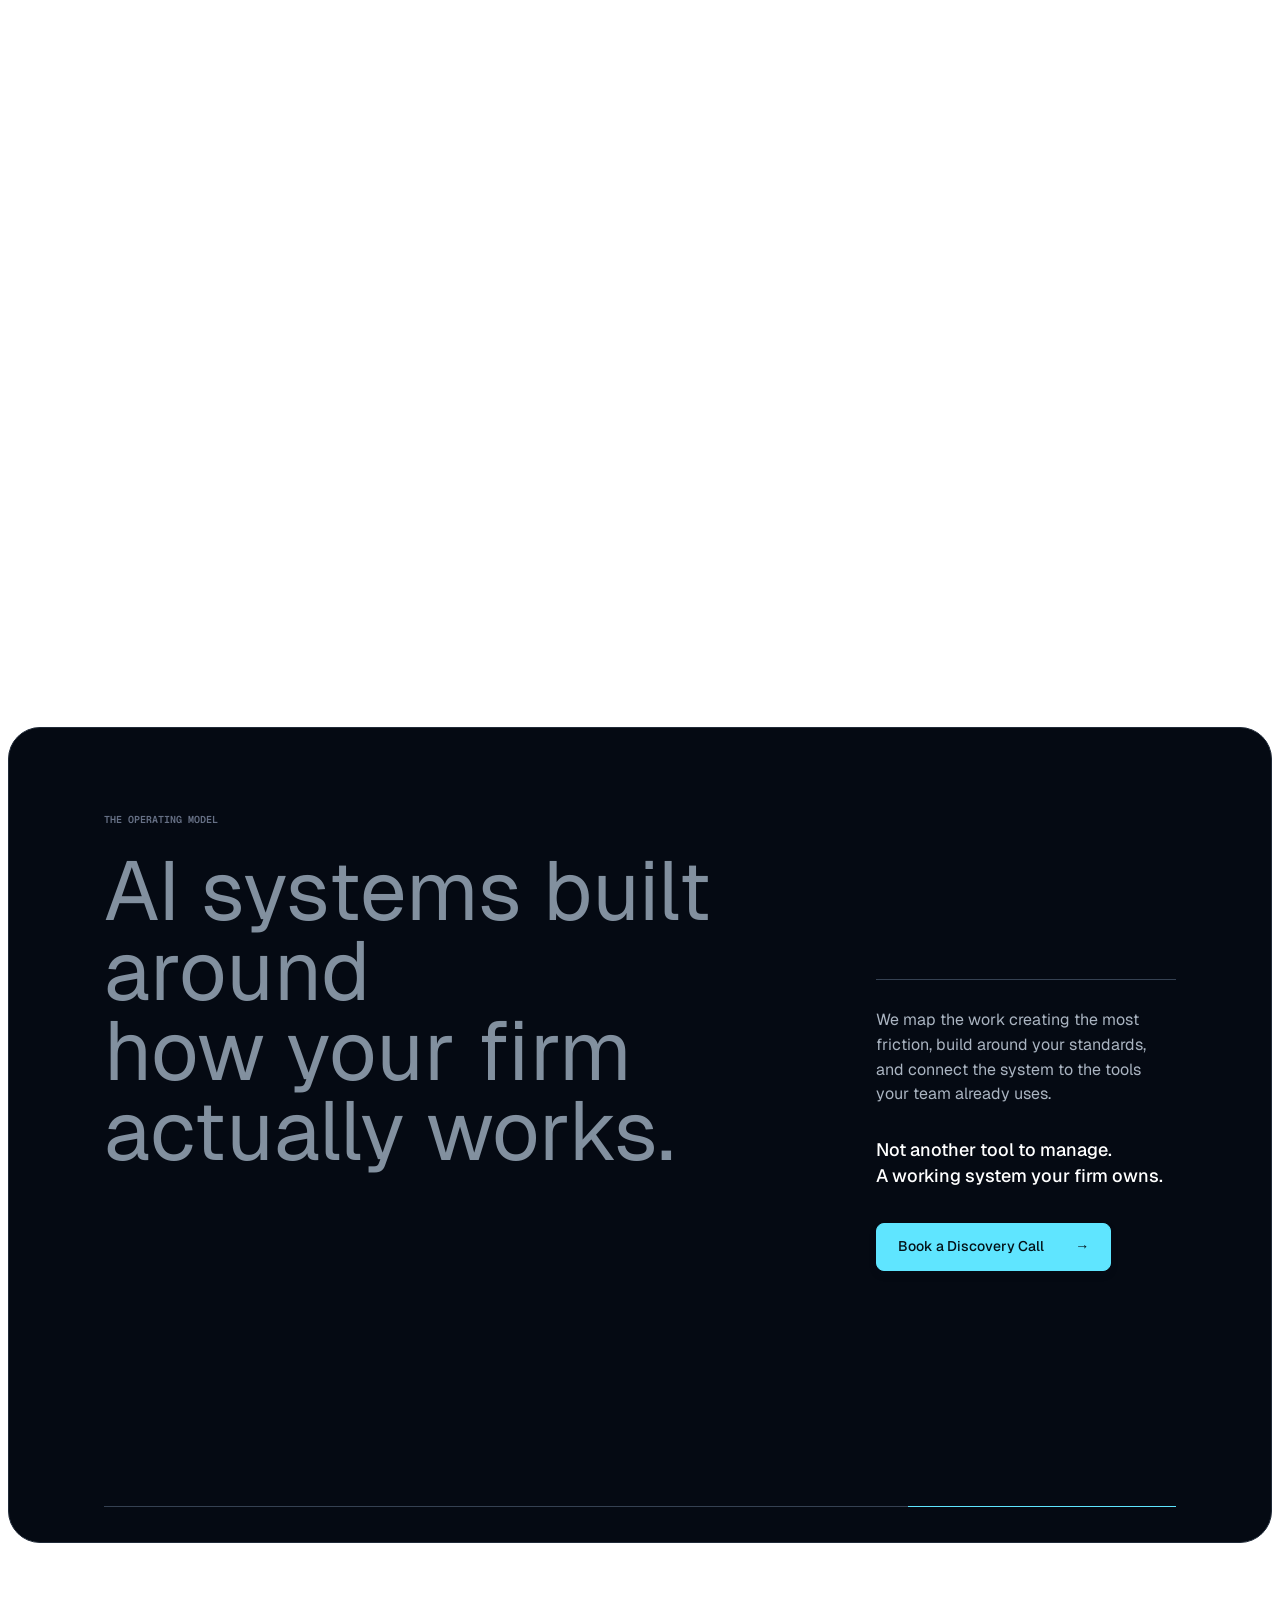
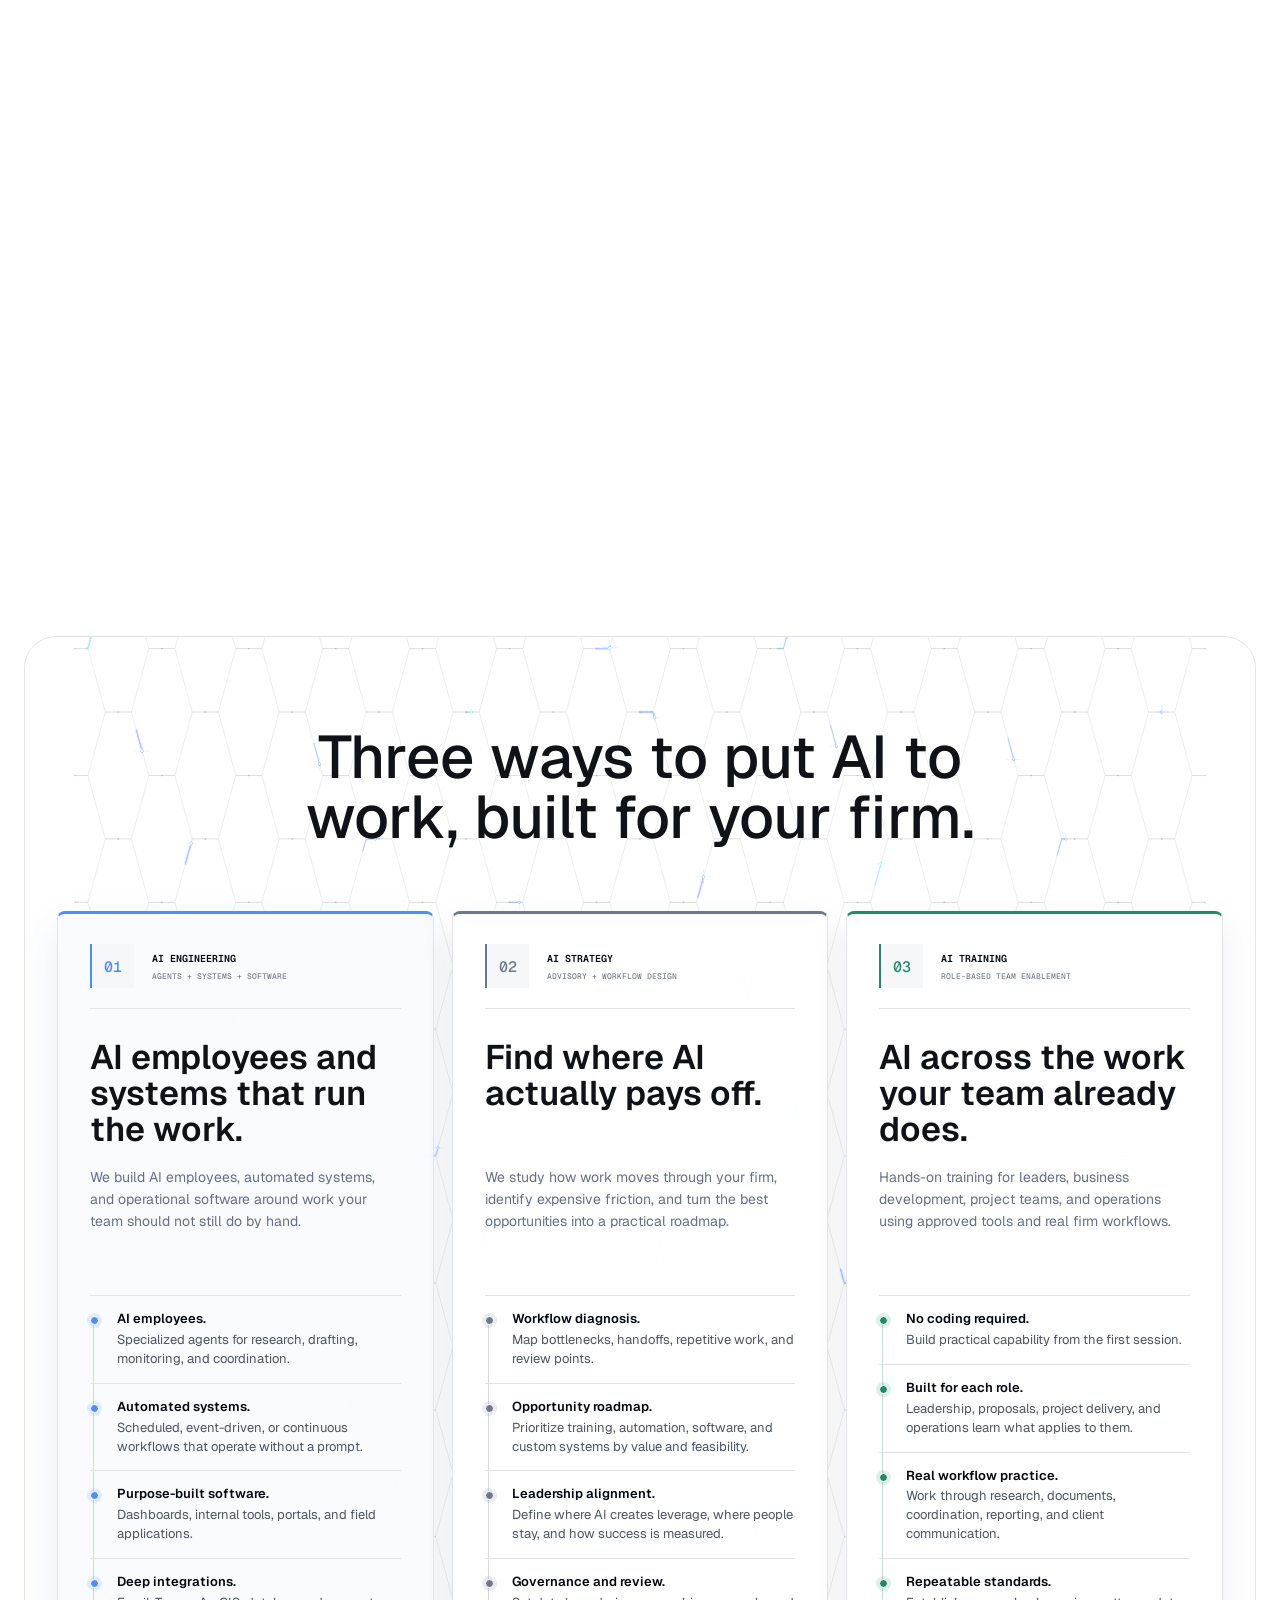
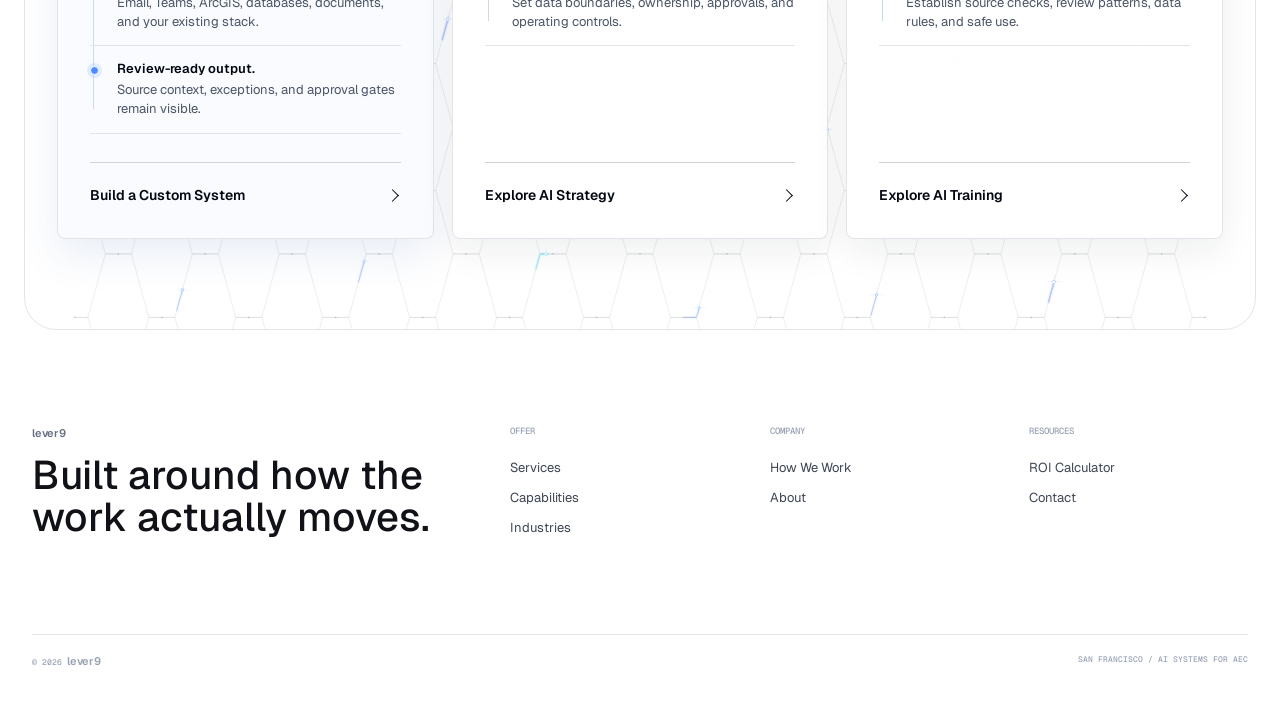
==== commit 9a1cc8c4: "Deploy staging from website 3a34872" ====
--- a/index.html
+++ b/index.html
@@ -13,7 +13,7 @@
     <link rel="apple-touch-icon" href="public/favicon-180.png" />
     <link rel="stylesheet" href="site.css?v=lever9-mobile-20260822-3" />
     <link rel="stylesheet" href="staging.css" />
-    <script src="site.js?v=lever9-mobile-20260822-3" defer></script>
+    <script src="site.js?v=lever9-mobile-20260822-4" defer></script>
     <script src="staging.js" defer></script>
   </head>
   <body class="home-page">
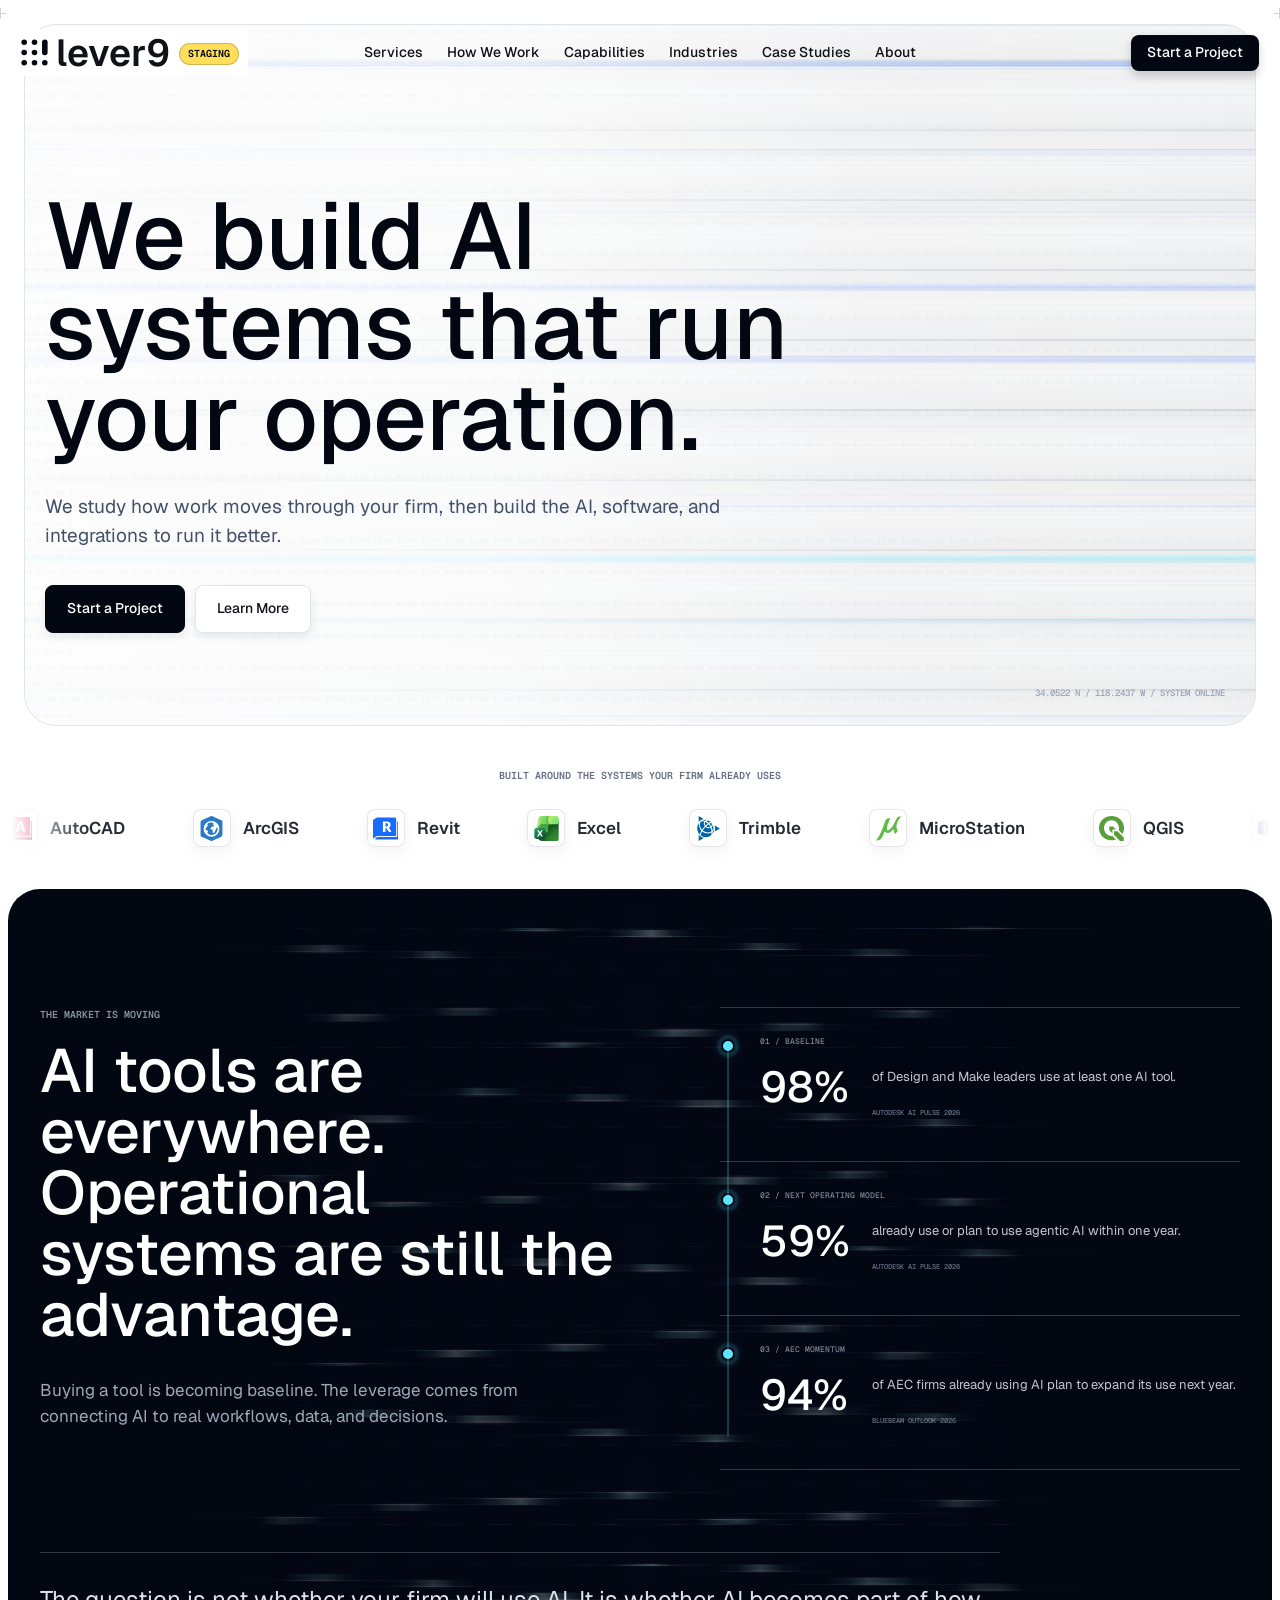
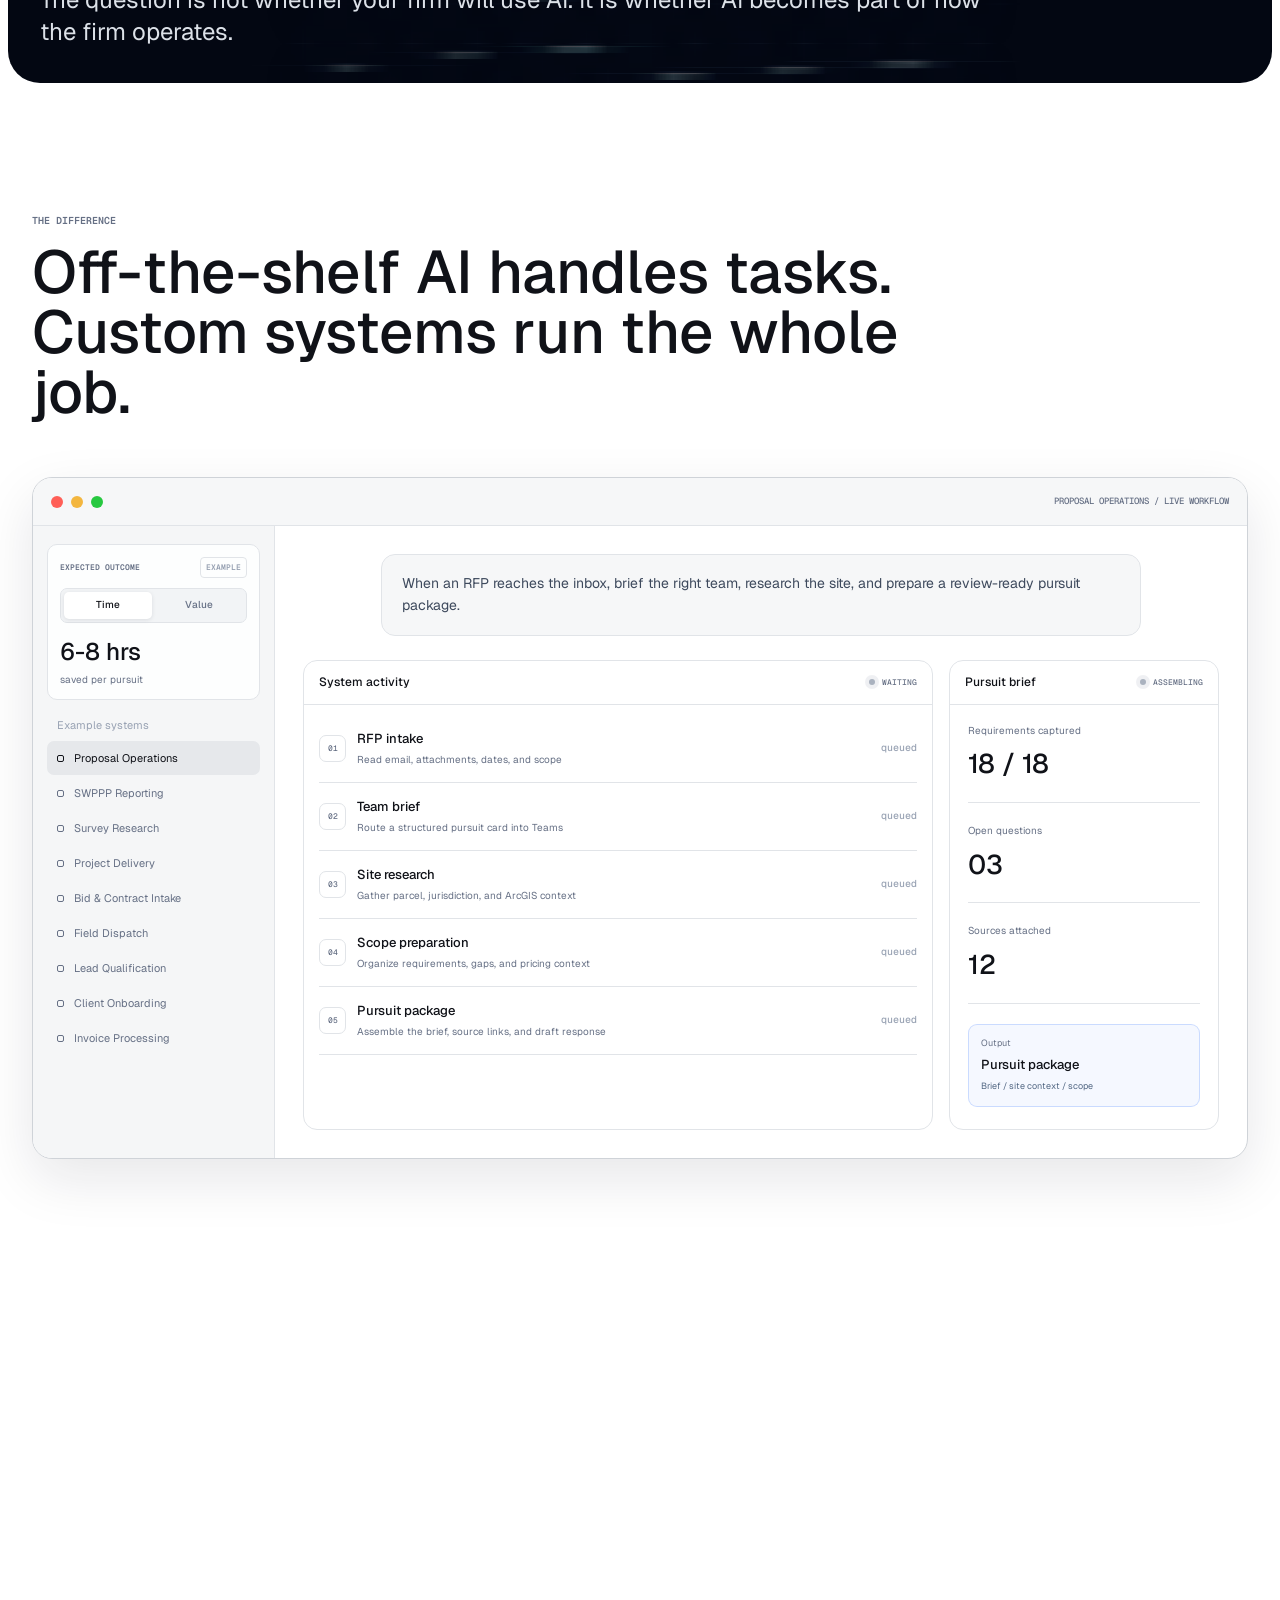
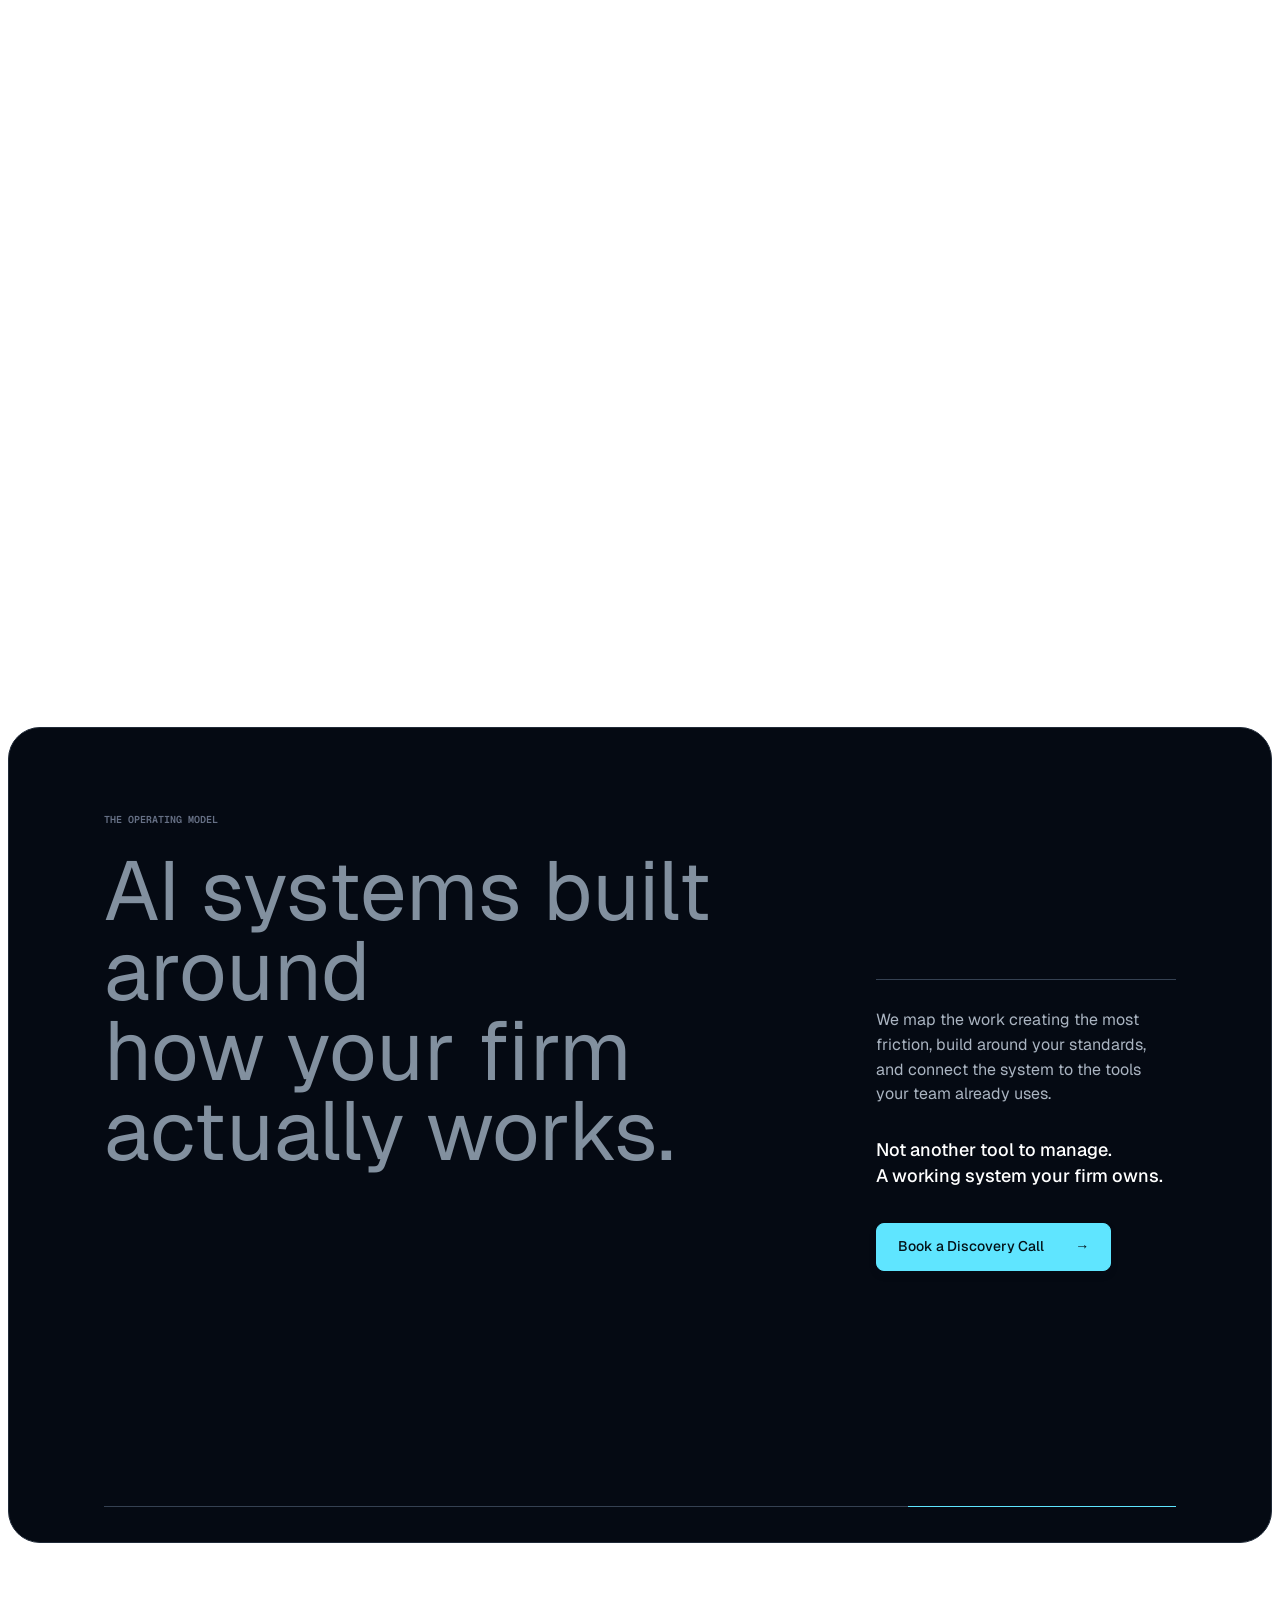
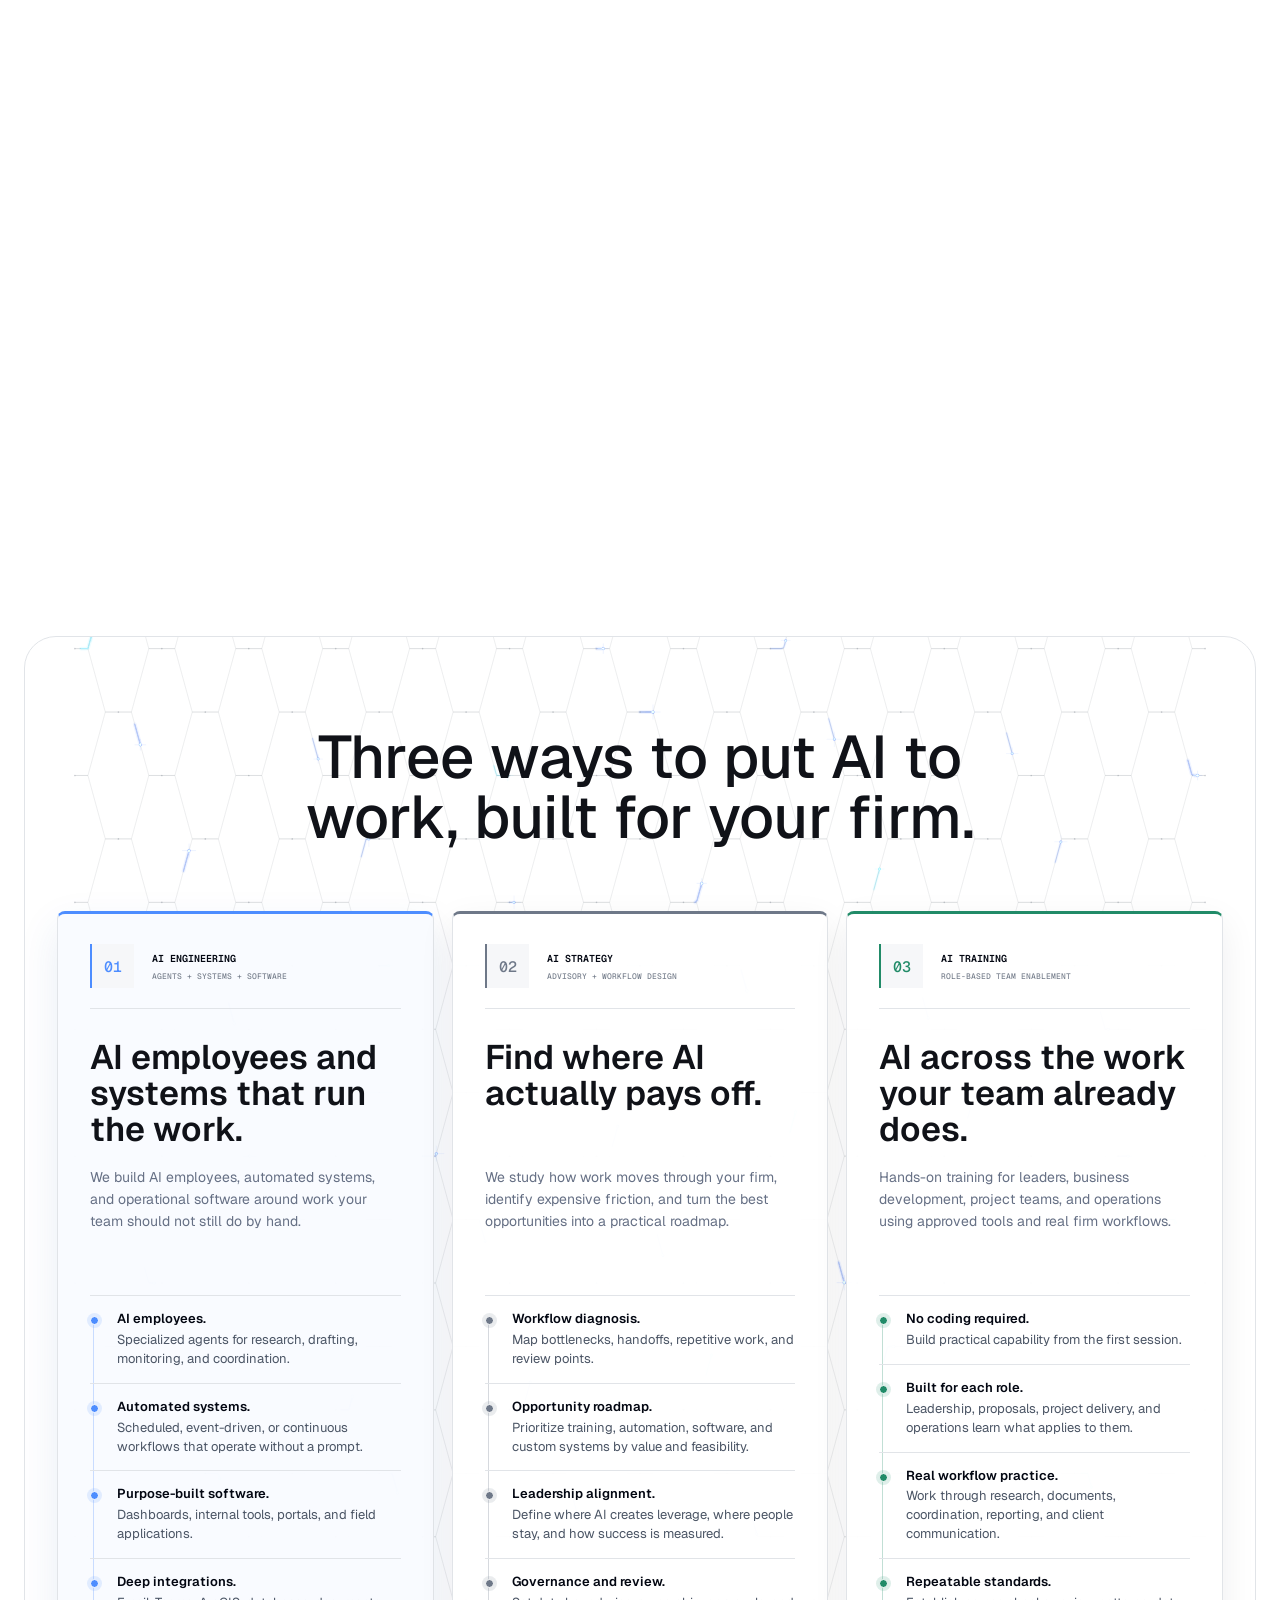
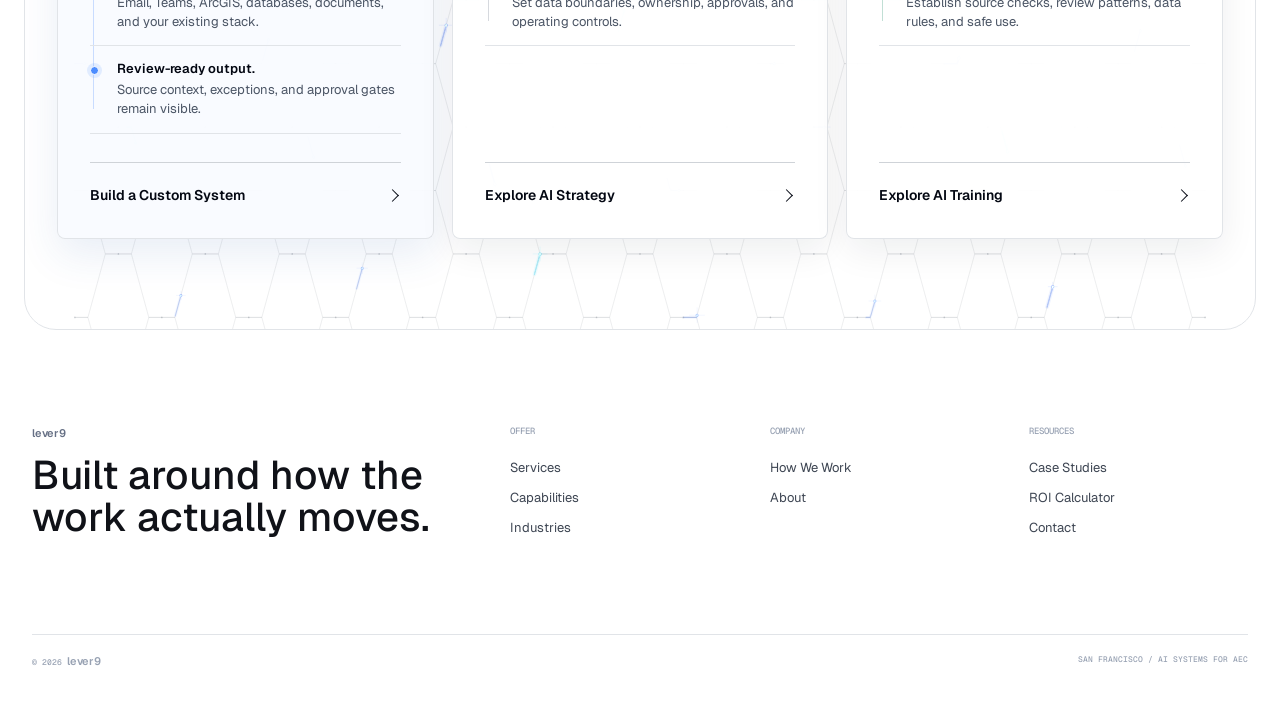
==== commit 4aa0e382: "Deploy staging from website 5052a24" ====
--- a/index.html
+++ b/index.html
@@ -11,9 +11,9 @@
     <link rel="alternate icon" href="public/favicon-16.png" sizes="16x16" type="image/png" />
     <link rel="alternate icon" href="public/favicon-32.png" sizes="32x32" type="image/png" />
     <link rel="apple-touch-icon" href="public/favicon-180.png" />
-    <link rel="stylesheet" href="site.css?v=lever9-mobile-20260822-3" />
+    <link rel="stylesheet" href="site.css?v=lever9-cases-20261105-1" />
     <link rel="stylesheet" href="staging.css" />
-    <script src="site.js?v=lever9-mobile-20260822-4" defer></script>
+    <script src="site.js?v=lever9-cases-20261105-1" defer></script>
     <script src="staging.js" defer></script>
   </head>
   <body class="home-page">
--- a/site.css
+++ b/site.css
@@ -158,7 +158,7 @@
 .nav-inner {
   position: relative;
   display: grid;
-  grid-template-columns: minmax(250px, 1fr) auto minmax(250px, 1fr);
+  grid-template-columns: minmax(180px, 1fr) auto minmax(180px, 1fr);
   align-items: center;
   max-width: var(--max);
   height: 100%;
@@ -213,7 +213,7 @@
 
 .site-nav {
   display: flex;
-  gap: 34px;
+  gap: 24px;
   align-items: center;
 }
 
@@ -286,6 +286,7 @@
   z-index: 90;
   inset: var(--nav-h) 0 0;
   display: none;
+  overflow-y: auto;
   padding: 25px 24px 100px;
   background: rgba(255, 255, 255, 0.98);
   transform: translateY(-110%);
